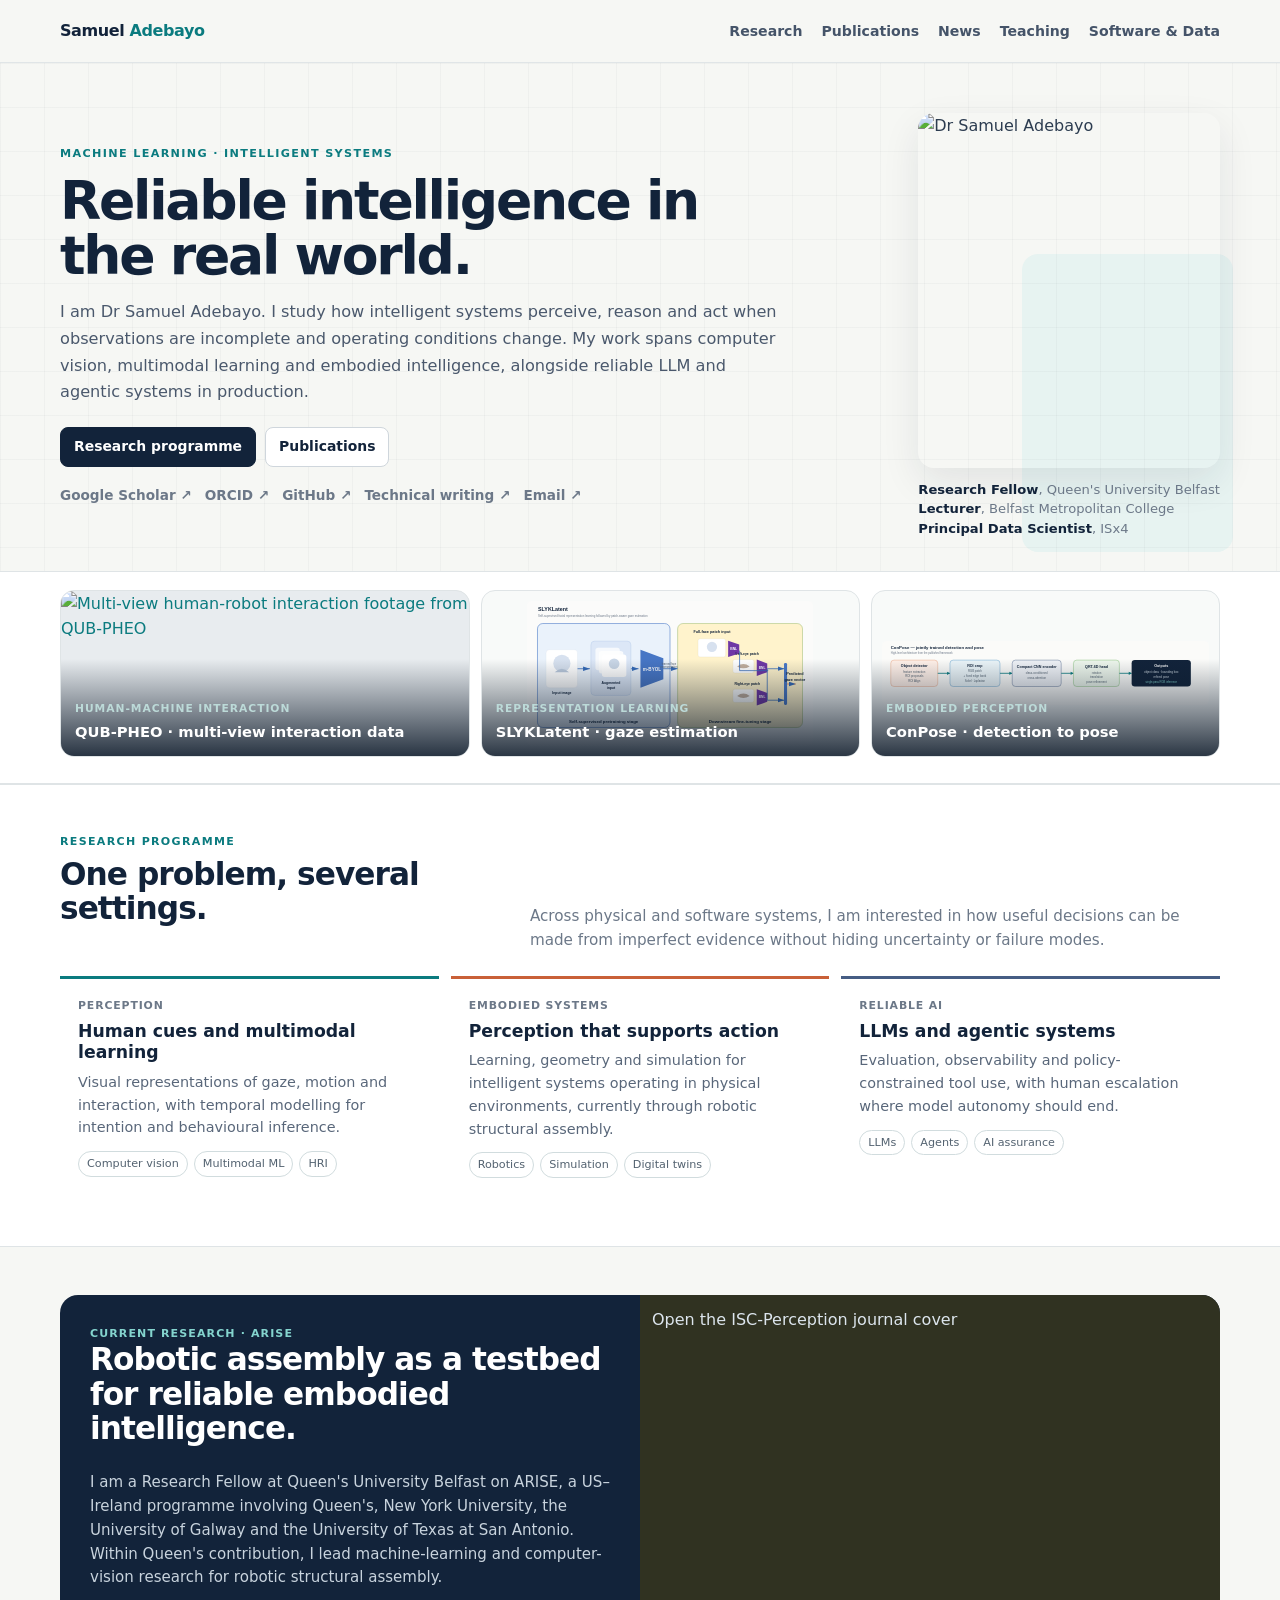
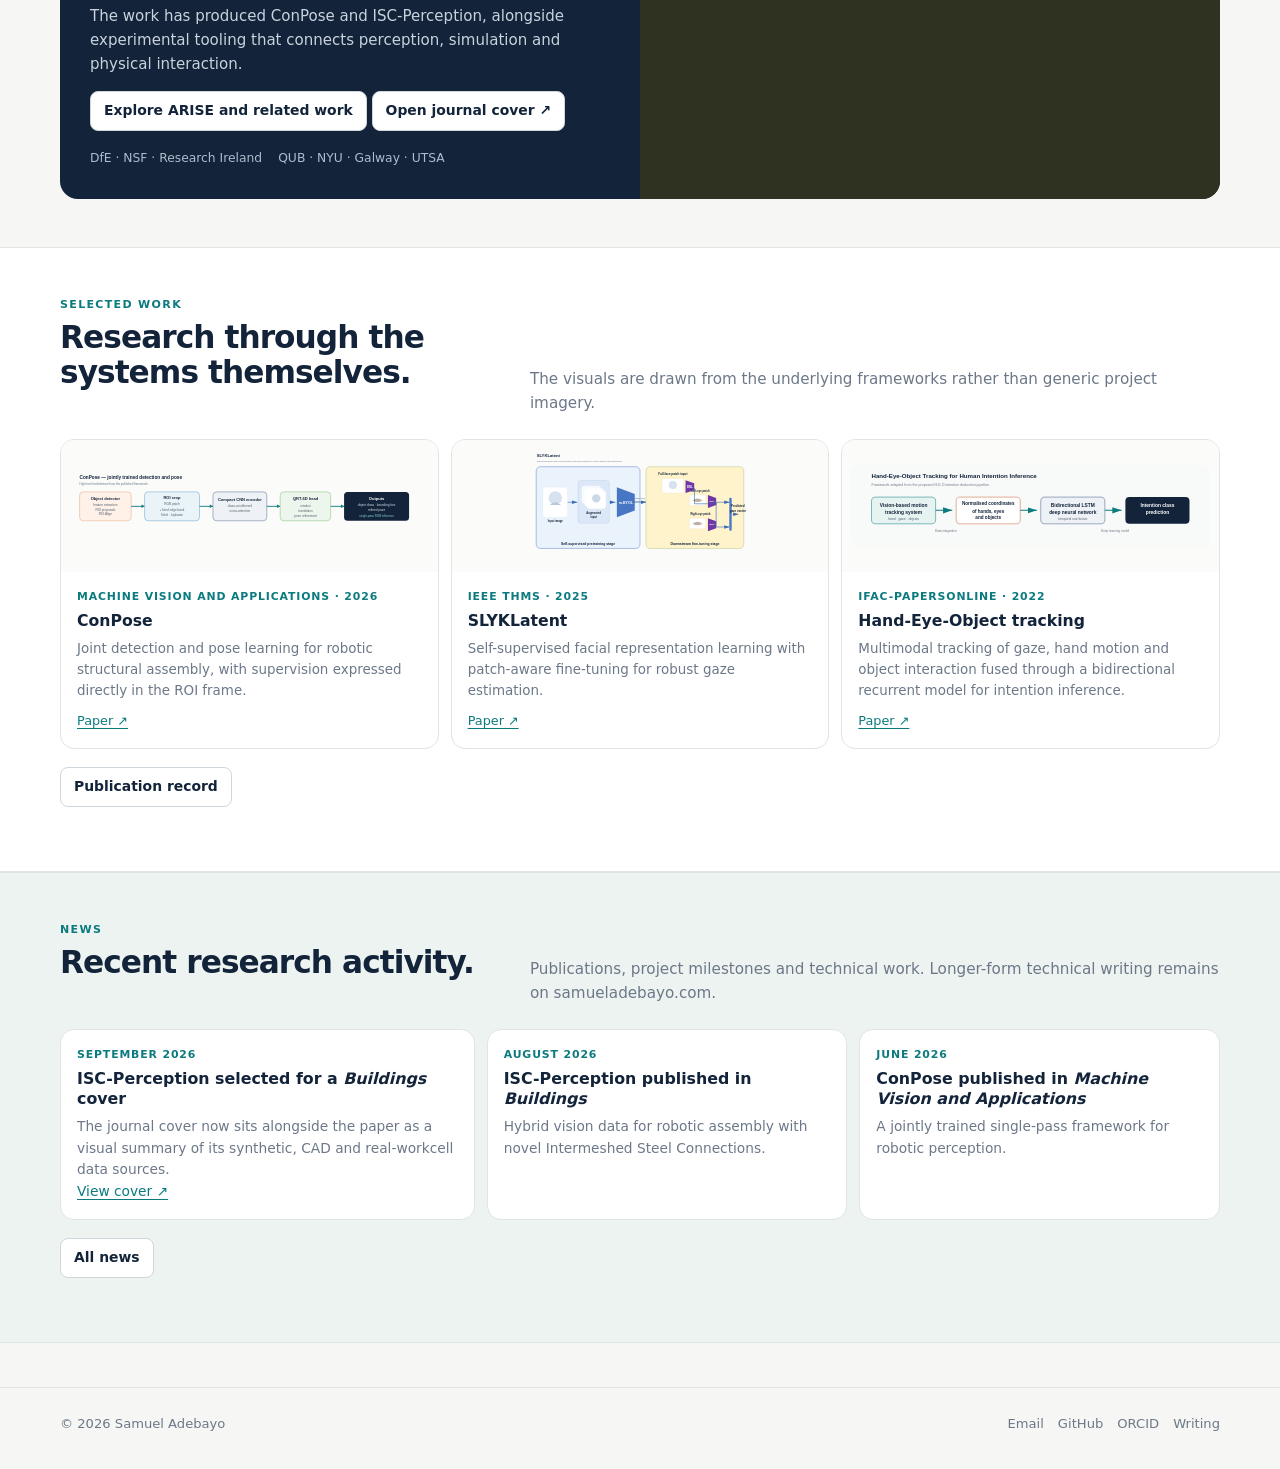
==== index.html @ 65650508 "Use authentic research graphics and correct ISC cover on homepage" ====
<!doctype html>
<html lang="en-GB">
<head>
  <meta charset="utf-8" />
  <meta name="viewport" content="width=device-width, initial-scale=1" />
  <title>Dr Samuel Adebayo — Machine Learning & Intelligent Systems</title>
  <meta name="description" content="Academic profile of Dr Samuel Adebayo: machine learning, intelligent systems, computer vision, embodied AI, agentic systems, research, teaching and software." />
  <link rel="canonical" href="https://academic.samueladebayo.com/" />
  <meta property="og:title" content="Dr Samuel Adebayo — Machine Learning & Intelligent Systems" />
  <meta property="og:description" content="Research in reliable intelligent systems, multimodal learning, embodied intelligence and agentic AI." />
  <meta property="og:type" content="website" />
  <meta property="og:url" content="https://academic.samueladebayo.com/" />
  <link rel="icon" href="assets/favicon.svg" type="image/svg+xml" />
  <link rel="stylesheet" href="assets/styles.css" />
  <script defer src="assets/site.js"></script>
</head>
<body>
<header class="site-header"><div class="container nav"><a class="brand" href="index.html">Samuel <span>Adebayo</span></a><button class="nav-toggle" data-nav-toggle aria-expanded="false" aria-label="Open navigation">☰</button><nav class="nav-links" data-nav-menu aria-label="Primary"><a href="research.html">Research</a><a href="publications.html">Publications</a><a href="news.html">News</a><a href="teaching.html">Teaching</a><a href="software.html">Software & Data</a></nav></div></header>
<main>
  <section class="hero">
    <div class="container hero-grid">
      <div>
        <p class="eyebrow">Machine learning · intelligent systems</p>
        <h1>Reliable intelligence in the real world.</h1>
        <p class="lead">I am Dr Samuel Adebayo. I study how intelligent systems perceive, reason and act when observations are incomplete and operating conditions change. My work spans computer vision, multimodal learning and embodied intelligence, alongside reliable LLM and agentic systems in production.</p>
        <div class="hero-actions"><a class="button primary" href="research.html">Research programme</a><a class="button" href="publications.html">Publications</a></div>
        <div class="social-row"><a href="https://scholar.google.com/citations?user=spfLwBEAAAAJ&hl=en">Google Scholar ↗</a><a href="https://orcid.org/0000-0002-8592-1196">ORCID ↗</a><a href="https://github.com/exponentialR">GitHub ↗</a><a href="https://samueladebayo.com/">Technical writing ↗</a><a href="mailto:samueladebayo@ieee.org">Email ↗</a></div>
      </div>
      <div class="profile-card"><img class="headshot" src="https://avatars.githubusercontent.com/u/73752977?v=4" alt="Dr Samuel Adebayo" /><p class="role-note"><strong>Research Fellow</strong>, Queen's University Belfast<br><strong>Lecturer</strong>, Belfast Metropolitan College<br><strong>Principal Data Scientist</strong>, ISx4</p></div>
    </div>
  </section>

  <section class="visual-strip" aria-label="Research visuals">
    <div class="container visual-grid">
      <a class="visual-tile" href="https://github.com/exponentialR/QUB-PHEO" aria-label="QUB-PHEO dataset"><img src="https://raw.githubusercontent.com/exponentialR/QUB-PHEO/master/media/qub-pheo.gif" alt="Multi-view human-robot interaction footage from QUB-PHEO" /><div class="shade"><small>Human-machine interaction</small><strong>QUB-PHEO · multi-view interaction data</strong></div></a>
      <a class="visual-tile diagram" href="publications.html#slyklatent" aria-label="SLYKLatent"><img src="assets/slyklatent-framework.svg" alt="SLYKLatent self-supervised gaze-estimation framework" /><div class="shade"><small>Representation learning</small><strong>SLYKLatent · gaze estimation</strong></div></a>
      <a class="visual-tile diagram" href="publications.html#conpose" aria-label="ConPose"><img src="assets/conpose-architecture.svg" alt="ConPose detection and pose architecture" /><div class="shade"><small>Embodied perception</small><strong>ConPose · detection to pose</strong></div></a>
    </div>
  </section>

  <section class="section white">
    <div class="container">
      <div class="section-heading"><div><div class="section-kicker">Research programme</div><h2>One problem, several settings.</h2></div><p>Across physical and software systems, I am interested in how useful decisions can be made from imperfect evidence without hiding uncertainty or failure modes.</p></div>
      <div class="research-lines">
        <article class="research-line"><div class="label">Perception</div><h3>Human cues and multimodal learning</h3><p>Visual representations of gaze, motion and interaction, with temporal modelling for intention and behavioural inference.</p><div class="tags"><span class="tag">Computer vision</span><span class="tag">Multimodal ML</span><span class="tag">HRI</span></div></article>
        <article class="research-line"><div class="label">Embodied systems</div><h3>Perception that supports action</h3><p>Learning, geometry and simulation for intelligent systems operating in physical environments, currently through robotic structural assembly.</p><div class="tags"><span class="tag">Robotics</span><span class="tag">Simulation</span><span class="tag">Digital twins</span></div></article>
        <article class="research-line"><div class="label">Reliable AI</div><h3>LLMs and agentic systems</h3><p>Evaluation, observability and policy-constrained tool use, with human escalation where model autonomy should end.</p><div class="tags"><span class="tag">LLMs</span><span class="tag">Agents</span><span class="tag">AI assurance</span></div></article>
      </div>
    </div>
  </section>

  <section class="section">
    <div class="container feature">
      <div class="feature-copy"><div class="feature-label">Current research · ARISE</div><h2>Robotic assembly as a testbed for reliable embodied intelligence.</h2><p>I am a Research Fellow at Queen's University Belfast on ARISE, a US–Ireland programme involving Queen's, New York University, the University of Galway and the University of Texas at San Antonio. Within Queen's contribution, I lead machine-learning and computer-vision research for robotic structural assembly.</p><p>The work has produced ConPose and ISC-Perception, alongside experimental tooling that connects perception, simulation and physical interaction.</p><p><a class="button" href="research.html#arise">Explore ARISE and related work</a> <a class="button" href="assets/isc-perception-cover-art.pdf">Open journal cover ↗</a></p><div class="feature-meta"><span>DfE · NSF · Research Ireland</span><span>QUB · NYU · Galway · UTSA</span></div></div>
      <a class="feature-image cover-preview cover-link" href="assets/isc-perception-cover-art.pdf" aria-label="Open the ISC-Perception Buildings cover"><object data="assets/isc-perception-cover-art.pdf#page=1&toolbar=0&navpanes=0&scrollbar=0" type="application/pdf" aria-label="ISC-Perception Buildings journal cover"><span>Open the ISC-Perception journal cover</span></object></a>
    </div>
  </section>

  <section class="section white">
    <div class="container">
      <div class="section-heading"><div><div class="section-kicker">Selected work</div><h2>Research through the systems themselves.</h2></div><p>The visuals are drawn from the underlying frameworks rather than generic project imagery.</p></div>
      <div class="paper-grid">
        <article class="paper-card" id="conpose"><div class="thumb diagram-thumb"><img src="assets/conpose-architecture.svg" alt="ConPose detection and pose architecture" /></div><div class="body"><div class="venue">Machine Vision and Applications · 2026</div><h3>ConPose</h3><p>Joint detection and pose learning for robotic structural assembly, with supervision expressed directly in the ROI frame.</p><div class="links"><a href="https://doi.org/10.1007/s00138-026-01863-4">Paper ↗</a></div></div></article>
        <article class="paper-card" id="slyklatent"><div class="thumb diagram-thumb"><img src="assets/slyklatent-framework.svg" alt="SLYKLatent framework for self-supervised gaze estimation" /></div><div class="body"><div class="venue">IEEE THMS · 2025</div><h3>SLYKLatent</h3><p>Self-supervised facial representation learning with patch-aware fine-tuning for robust gaze estimation.</p><div class="links"><a href="https://doi.org/10.1109/THMS.2025.3553404">Paper ↗</a></div></div></article>
        <article class="paper-card"><div class="thumb diagram-thumb"><img src="assets/hand-eye-object-framework.svg" alt="Hand-Eye-Object intention inference framework" /></div><div class="body"><div class="venue">IFAC-PapersOnLine · 2022</div><h3>Hand-Eye-Object tracking</h3><p>Multimodal tracking of gaze, hand motion and object interaction fused through a bidirectional recurrent model for intention inference.</p><div class="links"><a href="https://doi.org/10.1016/j.ifacol.2022.07.627">Paper ↗</a></div></div></article>
      </div>
      <p style="margin-top:18px"><a class="button" href="publications.html">Publication record</a></p>
    </div>
  </section>

  <section class="section tint">
    <div class="container">
      <div class="section-heading"><div><div class="section-kicker">News</div><h2>Recent research activity.</h2></div><p>Publications, project milestones and technical work. Longer-form technical writing remains on samueladebayo.com.</p></div>
      <div class="news-grid">
        <article class="news-card"><div class="news-card-body"><div class="news-date">September 2026</div><h3>ISC-Perception selected for a <em>Buildings</em> cover</h3><p>The journal cover now sits alongside the paper as a visual summary of its synthetic, CAD and real-workcell data sources.</p><p><a href="assets/isc-perception-cover-art.pdf">View cover ↗</a></p></div></article>
        <article class="news-card"><div class="news-card-body"><div class="news-date">August 2026</div><h3>ISC-Perception published in <em>Buildings</em></h3><p>Hybrid vision data for robotic assembly with novel Intermeshed Steel Connections.</p></div></article>
        <article class="news-card"><div class="news-card-body"><div class="news-date">June 2026</div><h3>ConPose published in <em>Machine Vision and Applications</em></h3><p>A jointly trained single-pass framework for robotic perception.</p></div></article>
      </div>
      <p style="margin-top:18px"><a class="button" href="news.html">All news</a></p>
    </div>
  </section>
</main>
<footer class="site-footer"><div class="container footer-row"><span>© 2026 Samuel Adebayo</span><div class="footer-links"><a href="mailto:samueladebayo@ieee.org">Email</a><a href="https://github.com/exponentialR">GitHub</a><a href="https://orcid.org/0000-0002-8592-1196">ORCID</a><a href="https://samueladebayo.com/">Writing</a></div></div></footer>
</body>
</html>
---- assets/styles.css ----
:root{
  --ink:#12233a;--text:#2c3c50;--muted:#6c7888;--accent:#0b7b7f;--accent-soft:#e7f3f1;
  --warm:#c96038;--paper:#f6f7f4;--surface:#fff;--line:#dfe4e6;--dark:#12233a;
  --shadow:0 14px 38px rgba(18,35,58,.09);--radius:16px;--max:1160px
}
*{box-sizing:border-box}html{scroll-behavior:smooth}body{margin:0;color:var(--text);background:var(--paper);font-family:Aptos,"Segoe UI",Inter,system-ui,-apple-system,BlinkMacSystemFont,sans-serif;font-size:16px;line-height:1.58;-webkit-font-smoothing:antialiased}img{max-width:100%;display:block}a{color:var(--accent);text-underline-offset:3px}a:hover{color:var(--ink)}.container{width:min(calc(100% - 44px),var(--max));margin:0 auto}
.site-header{position:sticky;top:0;z-index:50;background:rgba(246,247,244,.95);backdrop-filter:blur(14px);border-bottom:1px solid rgba(223,228,230,.95)}.nav{height:62px;display:flex;align-items:center;justify-content:space-between;gap:24px}.brand{color:var(--ink);text-decoration:none;font-weight:800;letter-spacing:-.025em;font-size:1rem}.brand span{color:var(--accent)}.nav-links{display:flex;align-items:center;gap:19px}.nav-links a{text-decoration:none;color:#455469;font-size:.88rem;font-weight:620}.nav-links a:hover,.nav-links a[aria-current="page"]{color:var(--ink)}.nav-toggle{display:none;border:0;background:transparent;color:var(--ink);font-size:1.3rem;padding:7px}
.hero{padding:50px 0 32px;background:linear-gradient(rgba(18,35,58,.032) 1px,transparent 1px),linear-gradient(90deg,rgba(18,35,58,.032) 1px,transparent 1px);background-size:44px 44px;border-bottom:1px solid var(--line)}.hero-grid{display:grid;grid-template-columns:minmax(0,1.32fr) minmax(260px,.68fr);gap:54px;align-items:center}.eyebrow{margin:0 0 10px;color:var(--accent);font-weight:800;letter-spacing:.12em;text-transform:uppercase;font-size:.7rem}h1,h2,h3{color:var(--ink);margin-top:0}h1{font-size:clamp(2.35rem,4.2vw,3.35rem);line-height:1.03;letter-spacing:-.042em;margin-bottom:16px;max-width:760px}h2{font-size:clamp(1.55rem,2.45vw,1.95rem);line-height:1.1;letter-spacing:-.03em}h3{font-size:1.1rem;line-height:1.25}.hero .lead{max-width:760px;font-size:1.01rem;line-height:1.65;color:#4a586c;margin:0}.hero-actions{display:flex;gap:9px;flex-wrap:wrap;margin:21px 0 18px}.button{display:inline-flex;align-items:center;justify-content:center;gap:7px;border-radius:8px;padding:8px 13px;text-decoration:none;font-weight:720;font-size:.87rem;border:1px solid #cfd6dc;background:var(--surface);color:var(--ink)}.button.primary{background:var(--ink);border-color:var(--ink);color:#fff}.button:hover{transform:translateY(-1px)}.social-row{display:flex;flex-wrap:wrap;gap:13px;font-size:.85rem}.social-row a{color:var(--muted);text-decoration:none;font-weight:600}.social-row a:hover{color:var(--ink)}.profile-card{position:relative;max-width:350px;justify-self:end}.headshot{width:100%;aspect-ratio:4/4.7;object-fit:cover;border-radius:16px;box-shadow:var(--shadow)}.profile-card::after{content:"";position:absolute;z-index:-1;width:70%;height:70%;right:-13px;bottom:-13px;background:var(--accent-soft);border-radius:16px}.role-note{margin:12px 0 0;color:var(--muted);font-size:.82rem;line-height:1.5}.role-note strong{color:var(--ink)}
.visual-strip{padding:18px 0 26px;border-bottom:1px solid var(--line);background:#fff}.visual-grid{display:grid;grid-template-columns:1.08fr 1fr .92fr;gap:11px}.visual-tile{position:relative;min-height:165px;border-radius:14px;overflow:hidden;background:#e8ecef;border:1px solid var(--line)}.visual-tile img{width:100%;height:100%;object-fit:cover;position:absolute;inset:0}.visual-tile .shade{position:absolute;inset:auto 0 0;background:linear-gradient(transparent,rgba(9,22,38,.86));padding:42px 14px 12px;color:#fff}.visual-tile .shade small{display:block;color:#bcdad8;font-size:.67rem;letter-spacing:.09em;text-transform:uppercase;font-weight:800}.visual-tile .shade strong{display:block;font-size:.92rem;margin-top:2px}.visual-tile.diagram{background:#f8faf9;padding:10px;display:flex;align-items:center;justify-content:center}.visual-tile.diagram img{position:static;object-fit:contain;max-height:145px}.visual-tile.cover-tile{background:#323421}.visual-tile.cover-tile object{width:100%;height:100%;min-height:165px;border:0;pointer-events:none}
.section{padding:48px 0}.section.white{background:var(--surface);border-block:1px solid var(--line)}.section.tint{background:#edf3f1;border-block:1px solid #d9e6e3}.section-heading{display:grid;grid-template-columns:.62fr 1fr;gap:42px;align-items:end;margin-bottom:24px}.section-heading p{margin:0;color:var(--muted);max-width:700px;font-size:.95rem}.section-kicker{color:var(--accent);font-size:.69rem;font-weight:800;letter-spacing:.12em;text-transform:uppercase;margin-bottom:7px}
.research-lines{display:grid;grid-template-columns:repeat(3,1fr);gap:12px}.research-line{border-top:3px solid var(--accent);background:rgba(255,255,255,.78);padding:18px 18px 20px;min-height:175px}.research-line:nth-child(2){border-top-color:var(--warm)}.research-line:nth-child(3){border-top-color:#465d84}.research-line .label{font-size:.68rem;text-transform:uppercase;letter-spacing:.08em;color:var(--muted);font-weight:800}.research-line h3{margin:7px 0;font-size:1.08rem}.research-line p{margin:0;color:#59677a;font-size:.9rem}.tags{display:flex;gap:6px;flex-wrap:wrap;margin-top:12px}.tag{border:1px solid #d1dcde;border-radius:999px;padding:3px 8px;font-size:.7rem;color:#536270;background:#fff}
.feature{display:grid;grid-template-columns:1fr 1fr;gap:0;background:var(--dark);border-radius:18px;overflow:hidden;color:#dce5ed}.feature-copy{padding:30px}.feature h2,.feature h3{color:#fff}.feature p{color:#c8d3dd;font-size:.94rem}.feature .feature-label{color:#84d4ce;text-transform:uppercase;font-weight:800;font-size:.69rem;letter-spacing:.1em}.feature-image{min-height:310px;background:#d9e2e8;display:flex;align-items:center;justify-content:center;overflow:hidden}.feature-image img{width:100%;height:100%;object-fit:cover}.feature-image.contain img{object-fit:contain;padding:18px;background:#fff}.feature-image.cover-preview{background:#303221;padding:12px}.feature-image.cover-preview object{width:100%;height:100%;min-height:310px;border:0;background:#303221;pointer-events:none}.feature-meta{display:flex;gap:16px;flex-wrap:wrap;margin-top:18px;font-size:.77rem;color:#aebdcc}
.paper-grid{display:grid;grid-template-columns:repeat(3,1fr);gap:12px}.paper-grid.four{grid-template-columns:repeat(4,1fr)}.paper-card{background:#fff;border:1px solid var(--line);border-radius:14px;overflow:hidden}.paper-card .thumb{height:132px;background:#e7ebee;overflow:hidden;display:flex;align-items:center;justify-content:center}.paper-card .thumb img{width:100%;height:100%;object-fit:cover}.paper-card .thumb.diagram-thumb{background:#fbfbfa;padding:9px}.paper-card .thumb.diagram-thumb img{object-fit:contain}.paper-card .body{padding:16px}.paper-card .venue{font-size:.68rem;text-transform:uppercase;letter-spacing:.08em;font-weight:800;color:var(--accent)}.paper-card h3{margin:6px 0 7px;font-size:.98rem}.paper-card p{margin:0;color:var(--muted);font-size:.84rem}.paper-card .links{margin-top:10px;font-size:.8rem;display:flex;gap:9px}
.pub-list{display:grid;gap:0;border-top:1px solid var(--line)}.pub{display:grid;grid-template-columns:76px 1fr;gap:20px;padding:18px 0;border-bottom:1px solid var(--line)}.pub-year{color:var(--muted);font-weight:700;font-size:.9rem}.pub-title{color:var(--ink);font-weight:750;line-height:1.35;font-size:.94rem}.pub-meta{color:var(--muted);font-size:.86rem;margin-top:4px}.pub-links{display:flex;gap:11px;margin-top:6px;font-size:.8rem}
.news-grid{display:grid;grid-template-columns:1.15fr 1fr 1fr;gap:12px}.news-card{background:#fff;border:1px solid var(--line);border-radius:14px;overflow:hidden}.news-card img{width:100%;aspect-ratio:16/9;object-fit:cover}.news-card-body{padding:16px}.news-date{color:var(--accent);font-size:.68rem;text-transform:uppercase;font-weight:800;letter-spacing:.08em}.news-card h3{margin:6px 0 7px;font-size:.99rem}.news-card p{color:var(--muted);margin:0;font-size:.86rem}
.page-hero{padding:42px 0 25px;border-bottom:1px solid var(--line)}.page-hero h1{max-width:830px;font-size:clamp(2rem,3.5vw,2.55rem);margin-bottom:11px}.page-hero p{max-width:820px;font-size:.97rem;color:var(--muted);margin-bottom:0}.content-grid{display:grid;grid-template-columns:200px 1fr;gap:46px}.side-index{position:sticky;top:86px;align-self:start;border-top:1px solid var(--line)}.side-index a{display:block;padding:8px 0;border-bottom:1px solid var(--line);color:var(--muted);text-decoration:none;font-size:.84rem}.side-index a:hover{color:var(--ink)}.prose{max-width:820px}.prose h2{font-size:1.48rem;letter-spacing:-.02em;margin-top:44px}.prose h2:first-child{margin-top:0}.prose h3{margin-top:23px;font-size:1.08rem}.prose p,.prose li{color:#526176;font-size:.95rem}.callout{border-left:3px solid var(--accent);background:#edf6f4;padding:14px 18px;border-radius:0 10px 10px 0;margin:20px 0}.research-visual{margin:20px 0;border-radius:14px;overflow:hidden;border:1px solid var(--line);background:#fff}.research-visual img{width:100%;max-height:410px;object-fit:cover}.research-visual.diagram{max-width:780px;margin:20px auto}.research-visual.diagram img{max-height:330px;object-fit:contain;padding:12px;background:#fff}.research-visual.compact{max-width:740px;margin:20px auto}.research-visual figcaption{padding:9px 13px;color:var(--muted);font-size:.76rem;border-top:1px solid var(--line)}.research-pair{display:grid;grid-template-columns:1fr 1fr;gap:12px;margin:20px 0}.research-pair .research-visual{margin:0}.cover-object{display:block;width:100%;height:100%;min-height:420px;border:0;background:#303221}.cover-link{display:block;text-decoration:none;color:inherit}
.timeline{border-left:1px solid var(--line);margin-left:7px;padding-left:22px}.timeline-item{position:relative;margin-bottom:26px}.timeline-item::before{content:"";position:absolute;width:8px;height:8px;border-radius:50%;background:var(--accent);left:-26px;top:7px;box-shadow:0 0 0 4px var(--paper)}.timeline-item .date{color:var(--accent);text-transform:uppercase;font-size:.68rem;letter-spacing:.08em;font-weight:800}.timeline-item h2,.timeline-item h3{margin:3px 0 6px;font-size:1.05rem}.timeline-item p{margin:.3em 0;color:var(--muted);font-size:.9rem}
.tool-grid{display:grid;grid-template-columns:repeat(2,1fr);gap:12px}.tool-card{border:1px solid var(--line);background:#fff;border-radius:14px;overflow:hidden}.tool-card .tool-visual{height:155px;background:#e8ecef;overflow:hidden}.tool-card .tool-visual img{width:100%;height:100%;object-fit:cover}.tool-card .tool-body{padding:18px}.tool-card h3{margin:0 0 7px}.tool-card p{color:var(--muted);margin:0;font-size:.9rem}.tool-card .links{display:flex;gap:11px;margin-top:11px;font-size:.82rem}.tool-terminal{height:100%;background:#14233a;padding:18px;color:#d9e7e5;font-family:ui-monospace,SFMono-Regular,Menlo,monospace;font-size:.76rem;line-height:1.65}.tool-terminal .green{color:#78d6cb}
.split{display:grid;grid-template-columns:1fr 1fr;gap:16px}.cards{display:grid;grid-template-columns:repeat(3,1fr);gap:12px}.card{background:#fff;border:1px solid var(--line);border-radius:14px;padding:20px}.number{font-size:.68rem;text-transform:uppercase;letter-spacing:.08em;font-weight:800;color:var(--accent)}.card h2{font-size:1.25rem}.card h3{margin:8px 0 7px}.card p{color:var(--muted);font-size:.9rem}.module-list{columns:2;column-gap:25px;padding-left:18px}.cta{padding:22px;border-radius:14px;border:1px solid var(--line);background:#fff;display:flex;justify-content:space-between;align-items:center;gap:20px}.cta h3{margin-bottom:4px}.cta p{margin:0;color:var(--muted)}
.site-footer{border-top:1px solid var(--line);padding:26px 0 34px;margin-top:44px;color:var(--muted);font-size:.82rem}.footer-row{display:flex;justify-content:space-between;gap:18px;flex-wrap:wrap}.footer-links{display:flex;gap:14px;flex-wrap:wrap}.footer-links a{color:var(--muted);text-decoration:none}
@media(max-width:980px){.paper-grid.four{grid-template-columns:repeat(2,1fr)}}
@media(max-width:900px){.hero-grid,.section-heading,.feature,.content-grid,.split{grid-template-columns:1fr}.hero-grid{gap:30px}.profile-card{max-width:360px;justify-self:start}.visual-grid{grid-template-columns:1fr 1fr}.visual-tile:last-child{grid-column:1/-1}.research-lines,.paper-grid,.cards{grid-template-columns:1fr}.news-grid{grid-template-columns:1fr 1fr}.side-index{position:static}.feature-image{min-height:280px}.tool-grid{grid-template-columns:1fr}.research-pair{grid-template-columns:1fr}}
@media(max-width:720px){.container{width:min(calc(100% - 28px),var(--max))}.nav-toggle{display:block}.nav-links{display:none;position:absolute;left:14px;right:14px;top:56px;background:#fff;border:1px solid var(--line);border-radius:12px;padding:9px;box-shadow:var(--shadow);flex-direction:column;align-items:stretch;gap:2px}.nav-links.is-open{display:flex}.nav-links a{padding:8px}.hero{padding-top:34px}h1{font-size:clamp(2rem,10vw,2.7rem)}.section{padding:39px 0}.visual-grid,.news-grid,.paper-grid.four{grid-template-columns:1fr}.visual-tile:last-child{grid-column:auto}.pub{grid-template-columns:1fr;gap:4px}.module-list{columns:1}.cta{align-items:flex-start;flex-direction:column}.page-hero{padding-top:34px}.cover-object{min-height:360px}}
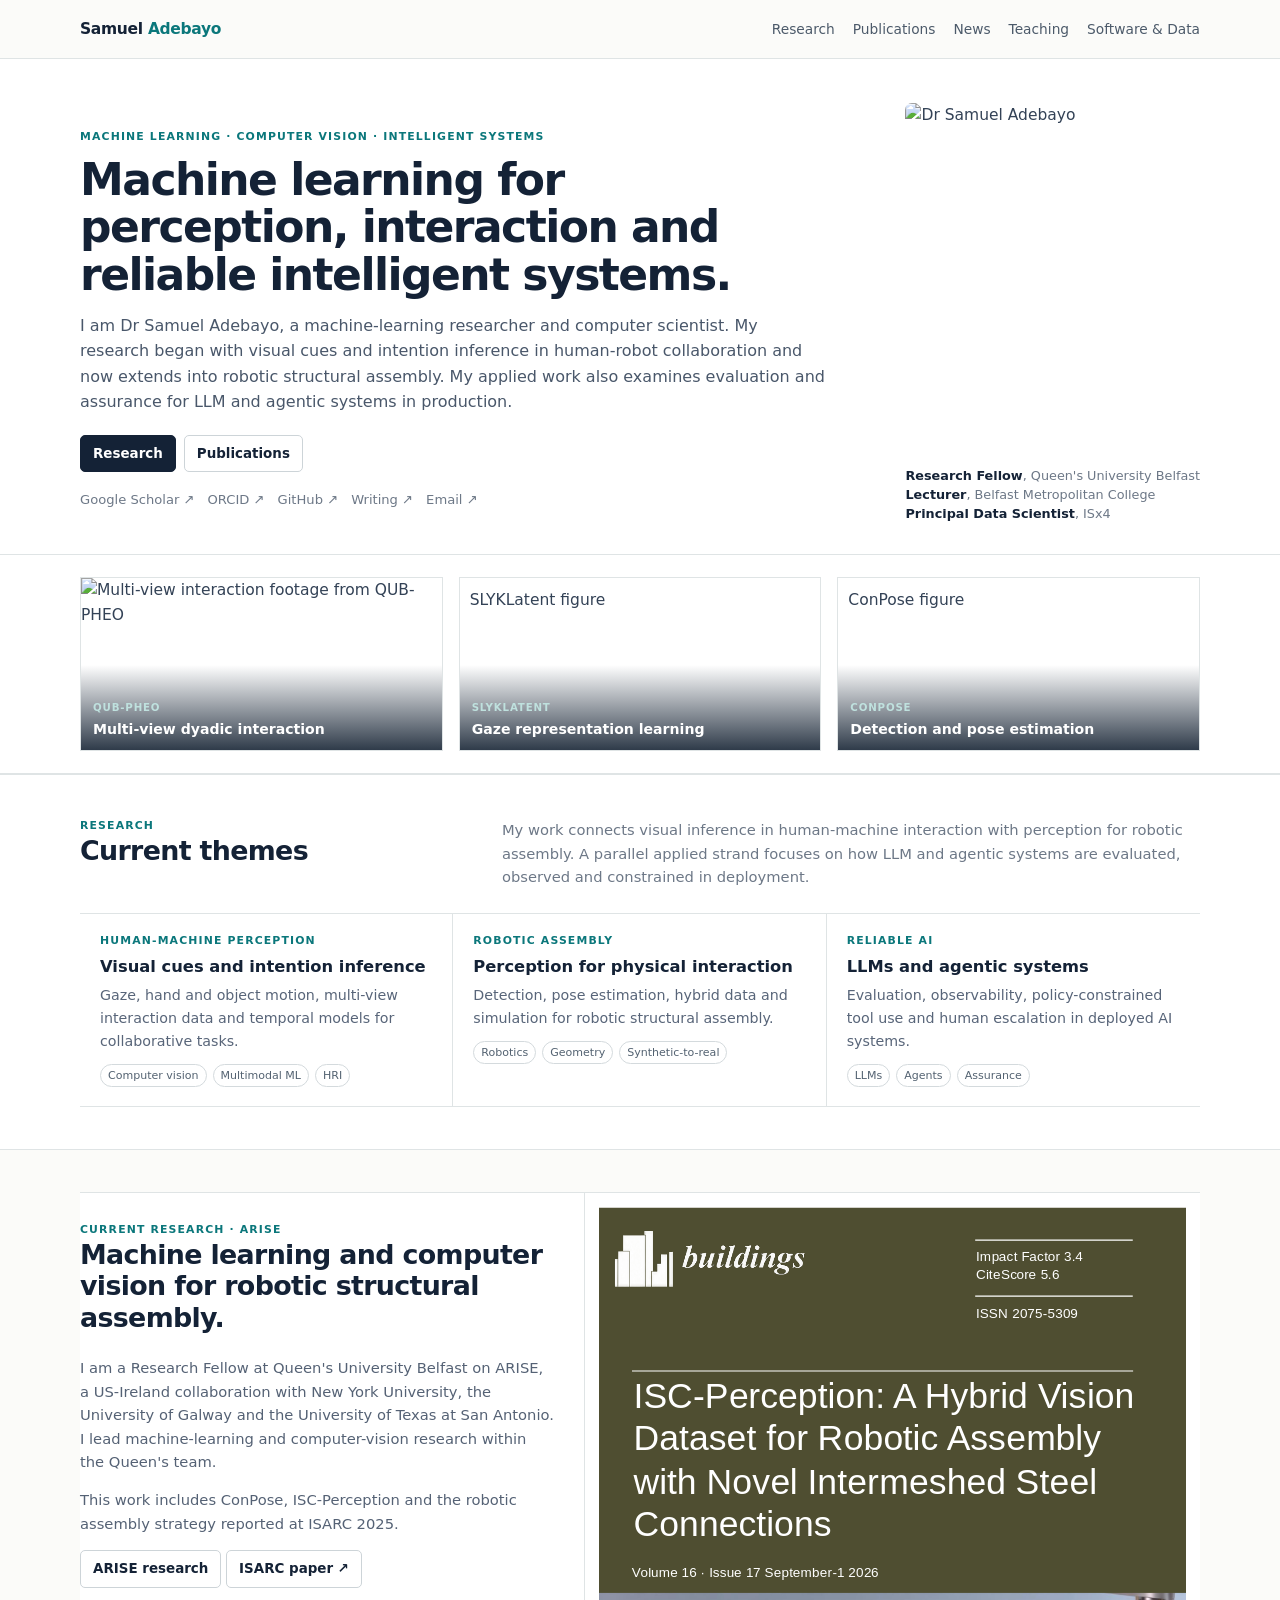
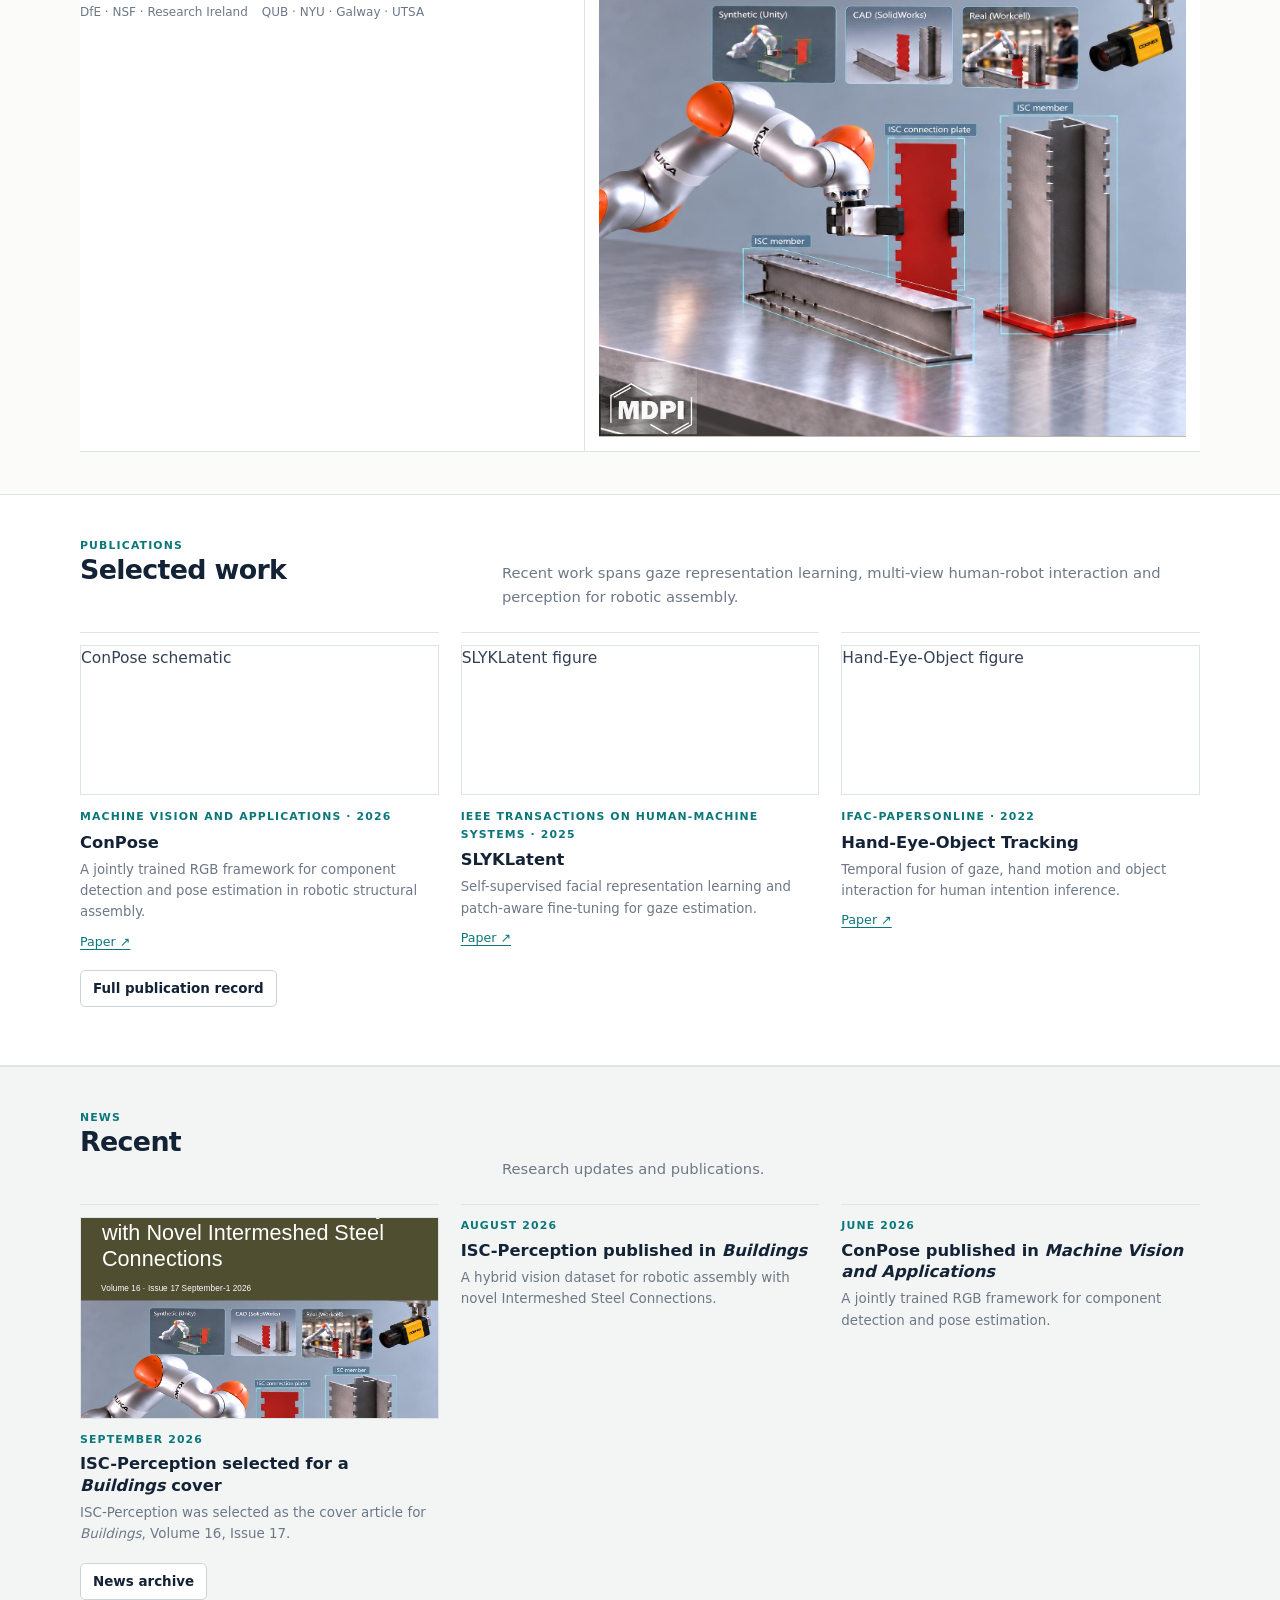
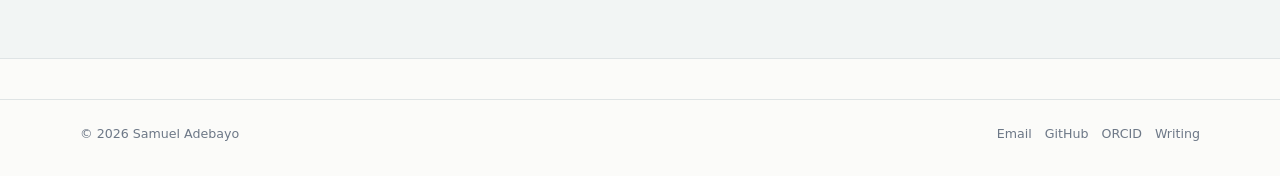
==== commit d2bf877f: "Clean homepage copy and use paper figures" ====
--- a/index.html
+++ b/index.html
@@ -4,10 +4,10 @@
   <meta charset="utf-8" />
   <meta name="viewport" content="width=device-width, initial-scale=1" />
   <title>Dr Samuel Adebayo — Machine Learning & Intelligent Systems</title>
-  <meta name="description" content="Academic profile of Dr Samuel Adebayo: machine learning, intelligent systems, computer vision, embodied AI, agentic systems, research, teaching and software." />
+  <meta name="description" content="Academic profile of Dr Samuel Adebayo: machine learning, computer vision, human-machine interaction, robotic perception and reliable AI systems." />
   <link rel="canonical" href="https://academic.samueladebayo.com/" />
   <meta property="og:title" content="Dr Samuel Adebayo — Machine Learning & Intelligent Systems" />
-  <meta property="og:description" content="Research in reliable intelligent systems, multimodal learning, embodied intelligence and agentic AI." />
+  <meta property="og:description" content="Research in machine learning, visual perception, human-machine interaction, robotic assembly and reliable AI systems." />
   <meta property="og:type" content="website" />
   <meta property="og:url" content="https://academic.samueladebayo.com/" />
   <link rel="icon" href="assets/favicon.svg" type="image/svg+xml" />
@@ -17,69 +17,18 @@
 <body>
 <header class="site-header"><div class="container nav"><a class="brand" href="index.html">Samuel <span>Adebayo</span></a><button class="nav-toggle" data-nav-toggle aria-expanded="false" aria-label="Open navigation">☰</button><nav class="nav-links" data-nav-menu aria-label="Primary"><a href="research.html">Research</a><a href="publications.html">Publications</a><a href="news.html">News</a><a href="teaching.html">Teaching</a><a href="software.html">Software & Data</a></nav></div></header>
 <main>
-  <section class="hero">
-    <div class="container hero-grid">
-      <div>
-        <p class="eyebrow">Machine learning · intelligent systems</p>
-        <h1>Reliable intelligence in the real world.</h1>
-        <p class="lead">I am Dr Samuel Adebayo. I study how intelligent systems perceive, reason and act when observations are incomplete and operating conditions change. My work spans computer vision, multimodal learning and embodied intelligence, alongside reliable LLM and agentic systems in production.</p>
-        <div class="hero-actions"><a class="button primary" href="research.html">Research programme</a><a class="button" href="publications.html">Publications</a></div>
-        <div class="social-row"><a href="https://scholar.google.com/citations?user=spfLwBEAAAAJ&hl=en">Google Scholar ↗</a><a href="https://orcid.org/0000-0002-8592-1196">ORCID ↗</a><a href="https://github.com/exponentialR">GitHub ↗</a><a href="https://samueladebayo.com/">Technical writing ↗</a><a href="mailto:samueladebayo@ieee.org">Email ↗</a></div>
-      </div>
-      <div class="profile-card"><img class="headshot" src="https://avatars.githubusercontent.com/u/73752977?v=4" alt="Dr Samuel Adebayo" /><p class="role-note"><strong>Research Fellow</strong>, Queen's University Belfast<br><strong>Lecturer</strong>, Belfast Metropolitan College<br><strong>Principal Data Scientist</strong>, ISx4</p></div>
-    </div>
-  </section>
+<section class="hero"><div class="container hero-grid"><div><p class="eyebrow">Machine learning · computer vision · intelligent systems</p><h1>Machine learning for perception, interaction and reliable intelligent systems.</h1><p class="lead">I am Dr Samuel Adebayo, a machine-learning researcher and computer scientist. My research began with visual cues and intention inference in human-robot collaboration and now extends into robotic structural assembly. My applied work also examines evaluation and assurance for LLM and agentic systems in production.</p><div class="hero-actions"><a class="button primary" href="research.html">Research</a><a class="button" href="publications.html">Publications</a></div><div class="social-row"><a href="https://scholar.google.com/citations?user=spfLwBEAAAAJ&hl=en">Google Scholar ↗</a><a href="https://orcid.org/0000-0002-8592-1196">ORCID ↗</a><a href="https://github.com/exponentialR">GitHub ↗</a><a href="https://samueladebayo.com/">Writing ↗</a><a href="mailto:samueladebayo@ieee.org">Email ↗</a></div></div><div class="profile-card"><img class="headshot" src="https://avatars.githubusercontent.com/u/73752977?v=4" alt="Dr Samuel Adebayo" /><p class="role-note"><strong>Research Fellow</strong>, Queen's University Belfast<br><strong>Lecturer</strong>, Belfast Metropolitan College<br><strong>Principal Data Scientist</strong>, ISx4</p></div></div></section>
 
-  <section class="visual-strip" aria-label="Research visuals">
-    <div class="container visual-grid">
-      <a class="visual-tile" href="https://github.com/exponentialR/QUB-PHEO" aria-label="QUB-PHEO dataset"><img src="https://raw.githubusercontent.com/exponentialR/QUB-PHEO/master/media/qub-pheo.gif" alt="Multi-view human-robot interaction footage from QUB-PHEO" /><div class="shade"><small>Human-machine interaction</small><strong>QUB-PHEO · multi-view interaction data</strong></div></a>
-      <a class="visual-tile diagram" href="publications.html#slyklatent" aria-label="SLYKLatent"><img src="assets/slyklatent-framework.svg" alt="SLYKLatent self-supervised gaze-estimation framework" /><div class="shade"><small>Representation learning</small><strong>SLYKLatent · gaze estimation</strong></div></a>
-      <a class="visual-tile diagram" href="publications.html#conpose" aria-label="ConPose"><img src="assets/conpose-architecture.svg" alt="ConPose detection and pose architecture" /><div class="shade"><small>Embodied perception</small><strong>ConPose · detection to pose</strong></div></a>
-    </div>
-  </section>
+<section class="visual-strip" aria-label="Research figures"><div class="container visual-grid"><a class="visual-tile" href="https://github.com/exponentialR/QUB-PHEO"><img src="https://raw.githubusercontent.com/exponentialR/QUB-PHEO/master/media/qub-pheo.gif" alt="Multi-view interaction footage from QUB-PHEO"/><div class="shade"><small>QUB-PHEO</small><strong>Multi-view dyadic interaction</strong></div></a><a class="visual-tile figure-tile" href="publications.html#slyklatent"><object data="assets/papers/slyklatent/highlevel-view.pdf#page=1&toolbar=0&navpanes=0&scrollbar=0&view=FitH" type="application/pdf" aria-label="SLYKLatent high-level framework"><span>SLYKLatent figure</span></object><div class="shade"><small>SLYKLatent</small><strong>Gaze representation learning</strong></div></a><a class="visual-tile figure-tile" href="publications.html#conpose"><object data="assets/papers/conpose/conpose_schematic.pdf#page=1&toolbar=0&navpanes=0&scrollbar=0&view=FitH" type="application/pdf" aria-label="ConPose architecture"><span>ConPose figure</span></object><div class="shade"><small>ConPose</small><strong>Detection and pose estimation</strong></div></a></div></section>
 
-  <section class="section white">
-    <div class="container">
-      <div class="section-heading"><div><div class="section-kicker">Research programme</div><h2>One problem, several settings.</h2></div><p>Across physical and software systems, I am interested in how useful decisions can be made from imperfect evidence without hiding uncertainty or failure modes.</p></div>
-      <div class="research-lines">
-        <article class="research-line"><div class="label">Perception</div><h3>Human cues and multimodal learning</h3><p>Visual representations of gaze, motion and interaction, with temporal modelling for intention and behavioural inference.</p><div class="tags"><span class="tag">Computer vision</span><span class="tag">Multimodal ML</span><span class="tag">HRI</span></div></article>
-        <article class="research-line"><div class="label">Embodied systems</div><h3>Perception that supports action</h3><p>Learning, geometry and simulation for intelligent systems operating in physical environments, currently through robotic structural assembly.</p><div class="tags"><span class="tag">Robotics</span><span class="tag">Simulation</span><span class="tag">Digital twins</span></div></article>
-        <article class="research-line"><div class="label">Reliable AI</div><h3>LLMs and agentic systems</h3><p>Evaluation, observability and policy-constrained tool use, with human escalation where model autonomy should end.</p><div class="tags"><span class="tag">LLMs</span><span class="tag">Agents</span><span class="tag">AI assurance</span></div></article>
-      </div>
-    </div>
-  </section>
+<section class="section white"><div class="container"><div class="section-heading"><div><div class="section-kicker">Research</div><h2>Current themes</h2></div><p>My work connects visual inference in human-machine interaction with perception for robotic assembly. A parallel applied strand focuses on how LLM and agentic systems are evaluated, observed and constrained in deployment.</p></div><div class="research-lines"><article class="research-line"><div class="label">Human-machine perception</div><h3>Visual cues and intention inference</h3><p>Gaze, hand and object motion, multi-view interaction data and temporal models for collaborative tasks.</p><div class="tags"><span class="tag">Computer vision</span><span class="tag">Multimodal ML</span><span class="tag">HRI</span></div></article><article class="research-line"><div class="label">Robotic assembly</div><h3>Perception for physical interaction</h3><p>Detection, pose estimation, hybrid data and simulation for robotic structural assembly.</p><div class="tags"><span class="tag">Robotics</span><span class="tag">Geometry</span><span class="tag">Synthetic-to-real</span></div></article><article class="research-line"><div class="label">Reliable AI</div><h3>LLMs and agentic systems</h3><p>Evaluation, observability, policy-constrained tool use and human escalation in deployed AI systems.</p><div class="tags"><span class="tag">LLMs</span><span class="tag">Agents</span><span class="tag">Assurance</span></div></article></div></div></section>
 
-  <section class="section">
-    <div class="container feature">
-      <div class="feature-copy"><div class="feature-label">Current research · ARISE</div><h2>Robotic assembly as a testbed for reliable embodied intelligence.</h2><p>I am a Research Fellow at Queen's University Belfast on ARISE, a US–Ireland programme involving Queen's, New York University, the University of Galway and the University of Texas at San Antonio. Within Queen's contribution, I lead machine-learning and computer-vision research for robotic structural assembly.</p><p>The work has produced ConPose and ISC-Perception, alongside experimental tooling that connects perception, simulation and physical interaction.</p><p><a class="button" href="research.html#arise">Explore ARISE and related work</a> <a class="button" href="assets/isc-perception-cover-art.pdf">Open journal cover ↗</a></p><div class="feature-meta"><span>DfE · NSF · Research Ireland</span><span>QUB · NYU · Galway · UTSA</span></div></div>
-      <a class="feature-image cover-preview cover-link" href="assets/isc-perception-cover-art.pdf" aria-label="Open the ISC-Perception Buildings cover"><object data="assets/isc-perception-cover-art.pdf#page=1&toolbar=0&navpanes=0&scrollbar=0" type="application/pdf" aria-label="ISC-Perception Buildings journal cover"><span>Open the ISC-Perception journal cover</span></object></a>
-    </div>
-  </section>
+<section class="section"><div class="container feature"><div class="feature-copy"><div class="feature-label">Current research · ARISE</div><h2>Machine learning and computer vision for robotic structural assembly.</h2><p>I am a Research Fellow at Queen's University Belfast on ARISE, a US-Ireland collaboration with New York University, the University of Galway and the University of Texas at San Antonio. I lead machine-learning and computer-vision research within the Queen's team.</p><p>This work includes ConPose, ISC-Perception and the robotic assembly strategy reported at ISARC 2025.</p><p><a class="button" href="research.html#arise">ARISE research</a> <a class="button" href="https://doi.org/10.22260/ISARC2025/0063">ISARC paper ↗</a></p><div class="feature-meta"><span>DfE · NSF · Research Ireland</span><span>QUB · NYU · Galway · UTSA</span></div></div><a class="feature-image cover-preview" href="assets/papers/isc-perception/isc-perception-cover-art.pdf" aria-label="Open ISC-Perception Buildings cover"><img src="assets/papers/isc-perception/isc-perception-cover-art.svg" alt="ISC-Perception Buildings cover artwork"/></a></div></section>
 
-  <section class="section white">
-    <div class="container">
-      <div class="section-heading"><div><div class="section-kicker">Selected work</div><h2>Research through the systems themselves.</h2></div><p>The visuals are drawn from the underlying frameworks rather than generic project imagery.</p></div>
-      <div class="paper-grid">
-        <article class="paper-card" id="conpose"><div class="thumb diagram-thumb"><img src="assets/conpose-architecture.svg" alt="ConPose detection and pose architecture" /></div><div class="body"><div class="venue">Machine Vision and Applications · 2026</div><h3>ConPose</h3><p>Joint detection and pose learning for robotic structural assembly, with supervision expressed directly in the ROI frame.</p><div class="links"><a href="https://doi.org/10.1007/s00138-026-01863-4">Paper ↗</a></div></div></article>
-        <article class="paper-card" id="slyklatent"><div class="thumb diagram-thumb"><img src="assets/slyklatent-framework.svg" alt="SLYKLatent framework for self-supervised gaze estimation" /></div><div class="body"><div class="venue">IEEE THMS · 2025</div><h3>SLYKLatent</h3><p>Self-supervised facial representation learning with patch-aware fine-tuning for robust gaze estimation.</p><div class="links"><a href="https://doi.org/10.1109/THMS.2025.3553404">Paper ↗</a></div></div></article>
-        <article class="paper-card"><div class="thumb diagram-thumb"><img src="assets/hand-eye-object-framework.svg" alt="Hand-Eye-Object intention inference framework" /></div><div class="body"><div class="venue">IFAC-PapersOnLine · 2022</div><h3>Hand-Eye-Object tracking</h3><p>Multimodal tracking of gaze, hand motion and object interaction fused through a bidirectional recurrent model for intention inference.</p><div class="links"><a href="https://doi.org/10.1016/j.ifacol.2022.07.627">Paper ↗</a></div></div></article>
-      </div>
-      <p style="margin-top:18px"><a class="button" href="publications.html">Publication record</a></p>
-    </div>
-  </section>
+<section class="section white"><div class="container"><div class="section-heading"><div><div class="section-kicker">Publications</div><h2>Selected work</h2></div><p>Recent work spans gaze representation learning, multi-view human-robot interaction and perception for robotic assembly.</p></div><div class="paper-grid"><article class="paper-card" id="conpose"><div class="thumb"><object data="assets/papers/conpose/conpose_schematic.pdf#page=1&toolbar=0&navpanes=0&scrollbar=0&view=FitH" type="application/pdf" aria-label="ConPose schematic"><span>ConPose schematic</span></object></div><div class="body"><div class="venue">Machine Vision and Applications · 2026</div><h3>ConPose</h3><p>A jointly trained RGB framework for component detection and pose estimation in robotic structural assembly.</p><div class="links"><a href="https://doi.org/10.1007/s00138-026-01863-4">Paper ↗</a></div></div></article><article class="paper-card" id="slyklatent"><div class="thumb"><object data="assets/papers/slyklatent/highlevel-view.pdf#page=1&toolbar=0&navpanes=0&scrollbar=0&view=FitH" type="application/pdf" aria-label="SLYKLatent framework"><span>SLYKLatent figure</span></object></div><div class="body"><div class="venue">IEEE Transactions on Human-Machine Systems · 2025</div><h3>SLYKLatent</h3><p>Self-supervised facial representation learning and patch-aware fine-tuning for gaze estimation.</p><div class="links"><a href="https://doi.org/10.1109/THMS.2025.3553404">Paper ↗</a></div></div></article><article class="paper-card"><div class="thumb"><object data="assets/papers/hand-eye-object/data_generation_HEO.pdf#page=1&toolbar=0&navpanes=0&scrollbar=0&view=FitH" type="application/pdf" aria-label="Hand-Eye-Object data generation framework"><span>Hand-Eye-Object figure</span></object></div><div class="body"><div class="venue">IFAC-PapersOnLine · 2022</div><h3>Hand-Eye-Object Tracking</h3><p>Temporal fusion of gaze, hand motion and object interaction for human intention inference.</p><div class="links"><a href="https://doi.org/10.1016/j.ifacol.2022.07.627">Paper ↗</a></div></div></article></div><p style="margin-top:18px"><a class="button" href="publications.html">Full publication record</a></p></div></section>
 
-  <section class="section tint">
-    <div class="container">
-      <div class="section-heading"><div><div class="section-kicker">News</div><h2>Recent research activity.</h2></div><p>Publications, project milestones and technical work. Longer-form technical writing remains on samueladebayo.com.</p></div>
-      <div class="news-grid">
-        <article class="news-card"><div class="news-card-body"><div class="news-date">September 2026</div><h3>ISC-Perception selected for a <em>Buildings</em> cover</h3><p>The journal cover now sits alongside the paper as a visual summary of its synthetic, CAD and real-workcell data sources.</p><p><a href="assets/isc-perception-cover-art.pdf">View cover ↗</a></p></div></article>
-        <article class="news-card"><div class="news-card-body"><div class="news-date">August 2026</div><h3>ISC-Perception published in <em>Buildings</em></h3><p>Hybrid vision data for robotic assembly with novel Intermeshed Steel Connections.</p></div></article>
-        <article class="news-card"><div class="news-card-body"><div class="news-date">June 2026</div><h3>ConPose published in <em>Machine Vision and Applications</em></h3><p>A jointly trained single-pass framework for robotic perception.</p></div></article>
-      </div>
-      <p style="margin-top:18px"><a class="button" href="news.html">All news</a></p>
-    </div>
-  </section>
+<section class="section tint"><div class="container"><div class="section-heading"><div><div class="section-kicker">News</div><h2>Recent</h2></div><p>Research updates and publications.</p></div><div class="news-grid"><article class="news-card"><img src="assets/papers/isc-perception/isc-perception-cover-art.svg" alt="ISC-Perception Buildings cover"/><div class="news-card-body"><div class="news-date">September 2026</div><h3>ISC-Perception selected for a <em>Buildings</em> cover</h3><p>ISC-Perception was selected as the cover article for <em>Buildings</em>, Volume 16, Issue 17.</p></div></article><article class="news-card"><div class="news-card-body"><div class="news-date">August 2026</div><h3>ISC-Perception published in <em>Buildings</em></h3><p>A hybrid vision dataset for robotic assembly with novel Intermeshed Steel Connections.</p></div></article><article class="news-card"><div class="news-card-body"><div class="news-date">June 2026</div><h3>ConPose published in <em>Machine Vision and Applications</em></h3><p>A jointly trained RGB framework for component detection and pose estimation.</p></div></article></div><p style="margin-top:18px"><a class="button" href="news.html">News archive</a></p></div></section>
 </main>
 <footer class="site-footer"><div class="container footer-row"><span>© 2026 Samuel Adebayo</span><div class="footer-links"><a href="mailto:samueladebayo@ieee.org">Email</a><a href="https://github.com/exponentialR">GitHub</a><a href="https://orcid.org/0000-0002-8592-1196">ORCID</a><a href="https://samueladebayo.com/">Writing</a></div></div></footer>
 </body>
-</html>
+</html>
--- a/assets/styles.css
+++ b/assets/styles.css
@@ -1,23 +1,35 @@
 :root{
-  --ink:#12233a;--text:#2c3c50;--muted:#6c7888;--accent:#0b7b7f;--accent-soft:#e7f3f1;
-  --warm:#c96038;--paper:#f6f7f4;--surface:#fff;--line:#dfe4e6;--dark:#12233a;
-  --shadow:0 14px 38px rgba(18,35,58,.09);--radius:16px;--max:1160px
+  --ink:#142236;
+  --text:#334256;
+  --muted:#6d7887;
+  --accent:#0b777b;
+  --paper:#fbfbf9;
+  --surface:#ffffff;
+  --line:#dfe4e5;
+  --soft:#f2f5f4;
+  --max:1120px;
 }
-*{box-sizing:border-box}html{scroll-behavior:smooth}body{margin:0;color:var(--text);background:var(--paper);font-family:Aptos,"Segoe UI",Inter,system-ui,-apple-system,BlinkMacSystemFont,sans-serif;font-size:16px;line-height:1.58;-webkit-font-smoothing:antialiased}img{max-width:100%;display:block}a{color:var(--accent);text-underline-offset:3px}a:hover{color:var(--ink)}.container{width:min(calc(100% - 44px),var(--max));margin:0 auto}
-.site-header{position:sticky;top:0;z-index:50;background:rgba(246,247,244,.95);backdrop-filter:blur(14px);border-bottom:1px solid rgba(223,228,230,.95)}.nav{height:62px;display:flex;align-items:center;justify-content:space-between;gap:24px}.brand{color:var(--ink);text-decoration:none;font-weight:800;letter-spacing:-.025em;font-size:1rem}.brand span{color:var(--accent)}.nav-links{display:flex;align-items:center;gap:19px}.nav-links a{text-decoration:none;color:#455469;font-size:.88rem;font-weight:620}.nav-links a:hover,.nav-links a[aria-current="page"]{color:var(--ink)}.nav-toggle{display:none;border:0;background:transparent;color:var(--ink);font-size:1.3rem;padding:7px}
-.hero{padding:50px 0 32px;background:linear-gradient(rgba(18,35,58,.032) 1px,transparent 1px),linear-gradient(90deg,rgba(18,35,58,.032) 1px,transparent 1px);background-size:44px 44px;border-bottom:1px solid var(--line)}.hero-grid{display:grid;grid-template-columns:minmax(0,1.32fr) minmax(260px,.68fr);gap:54px;align-items:center}.eyebrow{margin:0 0 10px;color:var(--accent);font-weight:800;letter-spacing:.12em;text-transform:uppercase;font-size:.7rem}h1,h2,h3{color:var(--ink);margin-top:0}h1{font-size:clamp(2.35rem,4.2vw,3.35rem);line-height:1.03;letter-spacing:-.042em;margin-bottom:16px;max-width:760px}h2{font-size:clamp(1.55rem,2.45vw,1.95rem);line-height:1.1;letter-spacing:-.03em}h3{font-size:1.1rem;line-height:1.25}.hero .lead{max-width:760px;font-size:1.01rem;line-height:1.65;color:#4a586c;margin:0}.hero-actions{display:flex;gap:9px;flex-wrap:wrap;margin:21px 0 18px}.button{display:inline-flex;align-items:center;justify-content:center;gap:7px;border-radius:8px;padding:8px 13px;text-decoration:none;font-weight:720;font-size:.87rem;border:1px solid #cfd6dc;background:var(--surface);color:var(--ink)}.button.primary{background:var(--ink);border-color:var(--ink);color:#fff}.button:hover{transform:translateY(-1px)}.social-row{display:flex;flex-wrap:wrap;gap:13px;font-size:.85rem}.social-row a{color:var(--muted);text-decoration:none;font-weight:600}.social-row a:hover{color:var(--ink)}.profile-card{position:relative;max-width:350px;justify-self:end}.headshot{width:100%;aspect-ratio:4/4.7;object-fit:cover;border-radius:16px;box-shadow:var(--shadow)}.profile-card::after{content:"";position:absolute;z-index:-1;width:70%;height:70%;right:-13px;bottom:-13px;background:var(--accent-soft);border-radius:16px}.role-note{margin:12px 0 0;color:var(--muted);font-size:.82rem;line-height:1.5}.role-note strong{color:var(--ink)}
-.visual-strip{padding:18px 0 26px;border-bottom:1px solid var(--line);background:#fff}.visual-grid{display:grid;grid-template-columns:1.08fr 1fr .92fr;gap:11px}.visual-tile{position:relative;min-height:165px;border-radius:14px;overflow:hidden;background:#e8ecef;border:1px solid var(--line)}.visual-tile img{width:100%;height:100%;object-fit:cover;position:absolute;inset:0}.visual-tile .shade{position:absolute;inset:auto 0 0;background:linear-gradient(transparent,rgba(9,22,38,.86));padding:42px 14px 12px;color:#fff}.visual-tile .shade small{display:block;color:#bcdad8;font-size:.67rem;letter-spacing:.09em;text-transform:uppercase;font-weight:800}.visual-tile .shade strong{display:block;font-size:.92rem;margin-top:2px}.visual-tile.diagram{background:#f8faf9;padding:10px;display:flex;align-items:center;justify-content:center}.visual-tile.diagram img{position:static;object-fit:contain;max-height:145px}.visual-tile.cover-tile{background:#323421}.visual-tile.cover-tile object{width:100%;height:100%;min-height:165px;border:0;pointer-events:none}
-.section{padding:48px 0}.section.white{background:var(--surface);border-block:1px solid var(--line)}.section.tint{background:#edf3f1;border-block:1px solid #d9e6e3}.section-heading{display:grid;grid-template-columns:.62fr 1fr;gap:42px;align-items:end;margin-bottom:24px}.section-heading p{margin:0;color:var(--muted);max-width:700px;font-size:.95rem}.section-kicker{color:var(--accent);font-size:.69rem;font-weight:800;letter-spacing:.12em;text-transform:uppercase;margin-bottom:7px}
-.research-lines{display:grid;grid-template-columns:repeat(3,1fr);gap:12px}.research-line{border-top:3px solid var(--accent);background:rgba(255,255,255,.78);padding:18px 18px 20px;min-height:175px}.research-line:nth-child(2){border-top-color:var(--warm)}.research-line:nth-child(3){border-top-color:#465d84}.research-line .label{font-size:.68rem;text-transform:uppercase;letter-spacing:.08em;color:var(--muted);font-weight:800}.research-line h3{margin:7px 0;font-size:1.08rem}.research-line p{margin:0;color:#59677a;font-size:.9rem}.tags{display:flex;gap:6px;flex-wrap:wrap;margin-top:12px}.tag{border:1px solid #d1dcde;border-radius:999px;padding:3px 8px;font-size:.7rem;color:#536270;background:#fff}
-.feature{display:grid;grid-template-columns:1fr 1fr;gap:0;background:var(--dark);border-radius:18px;overflow:hidden;color:#dce5ed}.feature-copy{padding:30px}.feature h2,.feature h3{color:#fff}.feature p{color:#c8d3dd;font-size:.94rem}.feature .feature-label{color:#84d4ce;text-transform:uppercase;font-weight:800;font-size:.69rem;letter-spacing:.1em}.feature-image{min-height:310px;background:#d9e2e8;display:flex;align-items:center;justify-content:center;overflow:hidden}.feature-image img{width:100%;height:100%;object-fit:cover}.feature-image.contain img{object-fit:contain;padding:18px;background:#fff}.feature-image.cover-preview{background:#303221;padding:12px}.feature-image.cover-preview object{width:100%;height:100%;min-height:310px;border:0;background:#303221;pointer-events:none}.feature-meta{display:flex;gap:16px;flex-wrap:wrap;margin-top:18px;font-size:.77rem;color:#aebdcc}
-.paper-grid{display:grid;grid-template-columns:repeat(3,1fr);gap:12px}.paper-grid.four{grid-template-columns:repeat(4,1fr)}.paper-card{background:#fff;border:1px solid var(--line);border-radius:14px;overflow:hidden}.paper-card .thumb{height:132px;background:#e7ebee;overflow:hidden;display:flex;align-items:center;justify-content:center}.paper-card .thumb img{width:100%;height:100%;object-fit:cover}.paper-card .thumb.diagram-thumb{background:#fbfbfa;padding:9px}.paper-card .thumb.diagram-thumb img{object-fit:contain}.paper-card .body{padding:16px}.paper-card .venue{font-size:.68rem;text-transform:uppercase;letter-spacing:.08em;font-weight:800;color:var(--accent)}.paper-card h3{margin:6px 0 7px;font-size:.98rem}.paper-card p{margin:0;color:var(--muted);font-size:.84rem}.paper-card .links{margin-top:10px;font-size:.8rem;display:flex;gap:9px}
-.pub-list{display:grid;gap:0;border-top:1px solid var(--line)}.pub{display:grid;grid-template-columns:76px 1fr;gap:20px;padding:18px 0;border-bottom:1px solid var(--line)}.pub-year{color:var(--muted);font-weight:700;font-size:.9rem}.pub-title{color:var(--ink);font-weight:750;line-height:1.35;font-size:.94rem}.pub-meta{color:var(--muted);font-size:.86rem;margin-top:4px}.pub-links{display:flex;gap:11px;margin-top:6px;font-size:.8rem}
-.news-grid{display:grid;grid-template-columns:1.15fr 1fr 1fr;gap:12px}.news-card{background:#fff;border:1px solid var(--line);border-radius:14px;overflow:hidden}.news-card img{width:100%;aspect-ratio:16/9;object-fit:cover}.news-card-body{padding:16px}.news-date{color:var(--accent);font-size:.68rem;text-transform:uppercase;font-weight:800;letter-spacing:.08em}.news-card h3{margin:6px 0 7px;font-size:.99rem}.news-card p{color:var(--muted);margin:0;font-size:.86rem}
-.page-hero{padding:42px 0 25px;border-bottom:1px solid var(--line)}.page-hero h1{max-width:830px;font-size:clamp(2rem,3.5vw,2.55rem);margin-bottom:11px}.page-hero p{max-width:820px;font-size:.97rem;color:var(--muted);margin-bottom:0}.content-grid{display:grid;grid-template-columns:200px 1fr;gap:46px}.side-index{position:sticky;top:86px;align-self:start;border-top:1px solid var(--line)}.side-index a{display:block;padding:8px 0;border-bottom:1px solid var(--line);color:var(--muted);text-decoration:none;font-size:.84rem}.side-index a:hover{color:var(--ink)}.prose{max-width:820px}.prose h2{font-size:1.48rem;letter-spacing:-.02em;margin-top:44px}.prose h2:first-child{margin-top:0}.prose h3{margin-top:23px;font-size:1.08rem}.prose p,.prose li{color:#526176;font-size:.95rem}.callout{border-left:3px solid var(--accent);background:#edf6f4;padding:14px 18px;border-radius:0 10px 10px 0;margin:20px 0}.research-visual{margin:20px 0;border-radius:14px;overflow:hidden;border:1px solid var(--line);background:#fff}.research-visual img{width:100%;max-height:410px;object-fit:cover}.research-visual.diagram{max-width:780px;margin:20px auto}.research-visual.diagram img{max-height:330px;object-fit:contain;padding:12px;background:#fff}.research-visual.compact{max-width:740px;margin:20px auto}.research-visual figcaption{padding:9px 13px;color:var(--muted);font-size:.76rem;border-top:1px solid var(--line)}.research-pair{display:grid;grid-template-columns:1fr 1fr;gap:12px;margin:20px 0}.research-pair .research-visual{margin:0}.cover-object{display:block;width:100%;height:100%;min-height:420px;border:0;background:#303221}.cover-link{display:block;text-decoration:none;color:inherit}
-.timeline{border-left:1px solid var(--line);margin-left:7px;padding-left:22px}.timeline-item{position:relative;margin-bottom:26px}.timeline-item::before{content:"";position:absolute;width:8px;height:8px;border-radius:50%;background:var(--accent);left:-26px;top:7px;box-shadow:0 0 0 4px var(--paper)}.timeline-item .date{color:var(--accent);text-transform:uppercase;font-size:.68rem;letter-spacing:.08em;font-weight:800}.timeline-item h2,.timeline-item h3{margin:3px 0 6px;font-size:1.05rem}.timeline-item p{margin:.3em 0;color:var(--muted);font-size:.9rem}
-.tool-grid{display:grid;grid-template-columns:repeat(2,1fr);gap:12px}.tool-card{border:1px solid var(--line);background:#fff;border-radius:14px;overflow:hidden}.tool-card .tool-visual{height:155px;background:#e8ecef;overflow:hidden}.tool-card .tool-visual img{width:100%;height:100%;object-fit:cover}.tool-card .tool-body{padding:18px}.tool-card h3{margin:0 0 7px}.tool-card p{color:var(--muted);margin:0;font-size:.9rem}.tool-card .links{display:flex;gap:11px;margin-top:11px;font-size:.82rem}.tool-terminal{height:100%;background:#14233a;padding:18px;color:#d9e7e5;font-family:ui-monospace,SFMono-Regular,Menlo,monospace;font-size:.76rem;line-height:1.65}.tool-terminal .green{color:#78d6cb}
-.split{display:grid;grid-template-columns:1fr 1fr;gap:16px}.cards{display:grid;grid-template-columns:repeat(3,1fr);gap:12px}.card{background:#fff;border:1px solid var(--line);border-radius:14px;padding:20px}.number{font-size:.68rem;text-transform:uppercase;letter-spacing:.08em;font-weight:800;color:var(--accent)}.card h2{font-size:1.25rem}.card h3{margin:8px 0 7px}.card p{color:var(--muted);font-size:.9rem}.module-list{columns:2;column-gap:25px;padding-left:18px}.cta{padding:22px;border-radius:14px;border:1px solid var(--line);background:#fff;display:flex;justify-content:space-between;align-items:center;gap:20px}.cta h3{margin-bottom:4px}.cta p{margin:0;color:var(--muted)}
-.site-footer{border-top:1px solid var(--line);padding:26px 0 34px;margin-top:44px;color:var(--muted);font-size:.82rem}.footer-row{display:flex;justify-content:space-between;gap:18px;flex-wrap:wrap}.footer-links{display:flex;gap:14px;flex-wrap:wrap}.footer-links a{color:var(--muted);text-decoration:none}
-@media(max-width:980px){.paper-grid.four{grid-template-columns:repeat(2,1fr)}}
-@media(max-width:900px){.hero-grid,.section-heading,.feature,.content-grid,.split{grid-template-columns:1fr}.hero-grid{gap:30px}.profile-card{max-width:360px;justify-self:start}.visual-grid{grid-template-columns:1fr 1fr}.visual-tile:last-child{grid-column:1/-1}.research-lines,.paper-grid,.cards{grid-template-columns:1fr}.news-grid{grid-template-columns:1fr 1fr}.side-index{position:static}.feature-image{min-height:280px}.tool-grid{grid-template-columns:1fr}.research-pair{grid-template-columns:1fr}}
-@media(max-width:720px){.container{width:min(calc(100% - 28px),var(--max))}.nav-toggle{display:block}.nav-links{display:none;position:absolute;left:14px;right:14px;top:56px;background:#fff;border:1px solid var(--line);border-radius:12px;padding:9px;box-shadow:var(--shadow);flex-direction:column;align-items:stretch;gap:2px}.nav-links.is-open{display:flex}.nav-links a{padding:8px}.hero{padding-top:34px}h1{font-size:clamp(2rem,10vw,2.7rem)}.section{padding:39px 0}.visual-grid,.news-grid,.paper-grid.four{grid-template-columns:1fr}.visual-tile:last-child{grid-column:auto}.pub{grid-template-columns:1fr;gap:4px}.module-list{columns:1}.cta{align-items:flex-start;flex-direction:column}.page-hero{padding-top:34px}.cover-object{min-height:360px}}
+*{box-sizing:border-box}
+html{scroll-behavior:smooth}
+body{margin:0;background:var(--paper);color:var(--text);font-family:Aptos,"Segoe UI",Inter,system-ui,-apple-system,BlinkMacSystemFont,sans-serif;font-size:15.5px;line-height:1.6;-webkit-font-smoothing:antialiased}
+img{max-width:100%;display:block}a{color:var(--accent);text-underline-offset:3px}.container{width:min(calc(100% - 48px),var(--max));margin:0 auto}
+.site-header{position:sticky;top:0;z-index:40;background:rgba(251,251,249,.95);backdrop-filter:blur(12px);border-bottom:1px solid var(--line)}
+.nav{height:58px;display:flex;align-items:center;justify-content:space-between;gap:24px}.brand{font-weight:800;text-decoration:none;color:var(--ink);letter-spacing:-.02em}.brand span{color:var(--accent)}.nav-links{display:flex;gap:18px;align-items:center}.nav-links a{font-size:.86rem;color:#4c5a6a;text-decoration:none}.nav-links a:hover,.nav-links a[aria-current="page"]{color:var(--ink)}.nav-toggle{display:none;border:0;background:transparent;color:var(--ink);font-size:1.25rem;padding:6px}
+.eyebrow,.section-kicker,.feature-label,.venue,.news-date,.number,.label{font-size:.68rem;font-weight:800;letter-spacing:.105em;text-transform:uppercase;color:var(--accent)}
+h1,h2,h3{color:var(--ink);margin-top:0}h1{font-size:clamp(2.05rem,3.8vw,2.75rem);line-height:1.08;letter-spacing:-.035em;margin-bottom:14px;max-width:820px}h2{font-size:clamp(1.4rem,2.1vw,1.7rem);line-height:1.18;letter-spacing:-.025em}h3{font-size:1.02rem;line-height:1.3}
+.hero{padding:44px 0 30px;background:var(--surface);border-bottom:1px solid var(--line)}.hero-grid{display:grid;grid-template-columns:minmax(0,1.4fr) minmax(245px,.6fr);gap:48px;align-items:center}.hero .lead{max-width:760px;font-size:1rem;color:#49576a;margin:0}.hero-actions{display:flex;gap:8px;flex-wrap:wrap;margin:20px 0 17px}.button{display:inline-flex;align-items:center;justify-content:center;padding:7px 12px;border:1px solid #cdd4d8;border-radius:5px;background:#fff;color:var(--ink);text-decoration:none;font-size:.84rem;font-weight:700}.button.primary{background:var(--ink);border-color:var(--ink);color:#fff}.social-row{display:flex;flex-wrap:wrap;gap:13px;font-size:.82rem}.social-row a{color:var(--muted);text-decoration:none}.social-row a:hover{color:var(--ink)}.profile-card{max-width:310px;justify-self:end}.headshot{width:100%;aspect-ratio:4/4.8;object-fit:cover;border-radius:7px}.role-note{margin:11px 0 0;color:var(--muted);font-size:.8rem;line-height:1.48}.role-note strong{color:var(--ink)}
+.visual-strip{padding:22px 0;background:#fff;border-bottom:1px solid var(--line)}.visual-grid{display:grid;grid-template-columns:repeat(3,1fr);gap:16px}.visual-tile{position:relative;min-height:172px;border:1px solid var(--line);background:#fff;overflow:hidden;text-decoration:none;color:inherit}.visual-tile img{width:100%;height:100%;object-fit:cover;position:absolute;inset:0}.visual-tile.figure-tile{padding:10px;display:flex;align-items:center;justify-content:center}.visual-tile object{width:100%;height:152px;border:0;pointer-events:none;background:#fff}.visual-tile .shade{position:absolute;left:0;right:0;bottom:0;padding:34px 12px 10px;background:linear-gradient(transparent,rgba(13,27,44,.86));color:#fff}.visual-tile .shade small{display:block;font-size:.64rem;letter-spacing:.08em;text-transform:uppercase;color:#bfe1de;font-weight:800}.visual-tile .shade strong{display:block;font-size:.88rem;margin-top:2px}
+.section{padding:42px 0}.section.white{background:#fff;border-block:1px solid var(--line)}.section.tint{background:var(--soft);border-block:1px solid var(--line)}.section.tight{padding:32px 0}.section-heading{display:grid;grid-template-columns:.55fr 1fr;gap:38px;align-items:end;margin-bottom:24px}.section-heading p{margin:0;color:var(--muted);font-size:.92rem;max-width:690px}
+.research-lines{display:grid;grid-template-columns:repeat(3,1fr);gap:0;border-top:1px solid var(--line);border-bottom:1px solid var(--line)}.research-line{padding:18px 20px 19px;border-right:1px solid var(--line);background:transparent;min-height:160px}.research-line:last-child{border-right:0}.research-line h3{margin:7px 0 7px}.research-line p{margin:0;color:#586579;font-size:.89rem}.tags{display:flex;gap:6px;flex-wrap:wrap;margin-top:11px}.tag{font-size:.69rem;color:#536271;border:1px solid #d4dadd;padding:2px 7px;border-radius:999px;background:#fff}
+.feature{display:grid;grid-template-columns:.9fr 1.1fr;border-top:1px solid var(--line);border-bottom:1px solid var(--line);background:#fff}.feature-copy{padding:28px 30px 28px 0}.feature h2,.feature h3{color:var(--ink)}.feature p{font-size:.92rem;color:#556275}.feature-image{min-height:300px;display:flex;align-items:center;justify-content:center;border-left:1px solid var(--line);background:#fff;overflow:hidden}.feature-image img{width:100%;height:100%;object-fit:cover}.feature-image.cover-preview img{object-fit:contain;padding:14px}.feature-image object{width:100%;height:300px;border:0;pointer-events:none}.feature-meta{display:flex;gap:14px;flex-wrap:wrap;margin-top:15px;font-size:.75rem;color:var(--muted)}
+.paper-grid{display:grid;grid-template-columns:repeat(3,1fr);gap:22px}.paper-grid.four{grid-template-columns:repeat(4,1fr)}.paper-card{border-top:1px solid var(--line);padding-top:12px}.paper-card .thumb{height:150px;background:#fff;border:1px solid var(--line);display:flex;align-items:center;justify-content:center;overflow:hidden}.paper-card .thumb img{width:100%;height:100%;object-fit:cover}.paper-card .thumb.contain img{object-fit:contain;padding:9px}.paper-card .thumb object{width:100%;height:148px;border:0;pointer-events:none;background:#fff}.paper-card .body{padding:13px 0 0}.paper-card h3{margin:6px 0}.paper-card p{margin:0;color:var(--muted);font-size:.83rem}.paper-card .links{display:flex;gap:10px;margin-top:9px;font-size:.79rem}
+.pub-list{border-top:1px solid var(--line)}.pub{display:grid;grid-template-columns:68px 1fr;gap:18px;padding:16px 0;border-bottom:1px solid var(--line)}.pub-year{font-size:.86rem;color:var(--muted);font-weight:700}.pub-title{font-size:.92rem;line-height:1.38;color:var(--ink);font-weight:730}.pub-meta{font-size:.83rem;color:var(--muted);margin-top:3px}.pub-links{display:flex;gap:11px;margin-top:5px;font-size:.78rem}
+.news-grid{display:grid;grid-template-columns:repeat(3,1fr);gap:22px}.news-card{border-top:1px solid var(--line);padding-top:12px}.news-card img{width:100%;aspect-ratio:16/9;object-fit:cover;border:1px solid var(--line);margin-bottom:12px}.news-card-body{padding:0}.news-card h3{margin:5px 0 6px}.news-card p{margin:0;color:var(--muted);font-size:.84rem}
+.page-hero{padding:38px 0 24px;background:#fff;border-bottom:1px solid var(--line)}.page-hero h1{font-size:clamp(1.9rem,3.2vw,2.35rem);margin-bottom:10px}.page-hero p{max-width:830px;margin:0;color:var(--muted);font-size:.94rem}.content-grid{display:grid;grid-template-columns:180px 1fr;gap:44px}.side-index{position:sticky;top:80px;align-self:start;border-top:1px solid var(--line)}.side-index a{display:block;padding:7px 0;border-bottom:1px solid var(--line);font-size:.81rem;color:var(--muted);text-decoration:none}.side-index a:hover{color:var(--ink)}.prose{max-width:830px}.prose h2{font-size:1.36rem;margin-top:40px;margin-bottom:10px}.prose h2:first-child{margin-top:0}.prose h3{font-size:1.02rem;margin-top:22px}.prose p,.prose li{font-size:.92rem;color:#536176}.research-visual{margin:18px 0 24px;border:1px solid var(--line);background:#fff}.research-visual img{width:100%;max-height:380px;object-fit:contain;background:#fff}.research-visual object{display:block;width:100%;height:330px;border:0;pointer-events:none;background:#fff}.research-visual.compact object{height:260px}.research-visual figcaption{padding:8px 11px;border-top:1px solid var(--line);font-size:.75rem;color:var(--muted)}.research-pair{display:grid;grid-template-columns:1fr 1fr;gap:16px;margin:18px 0 24px}.research-pair .research-visual{margin:0}.cover-link{display:block;color:inherit;text-decoration:none}.cover-object{width:100%;height:410px;border:0;pointer-events:none}
+.timeline{border-left:1px solid var(--line);padding-left:22px;margin-left:4px}.timeline-item{position:relative;margin-bottom:24px}.timeline-item::before{content:"";position:absolute;width:7px;height:7px;border-radius:50%;background:var(--accent);left:-26px;top:7px}.timeline-item h2,.timeline-item h3{font-size:1rem;margin:4px 0 5px}.timeline-item p{font-size:.87rem;color:var(--muted);margin:.25em 0}
+.tool-grid{display:grid;grid-template-columns:repeat(2,1fr);gap:18px}.tool-card{background:#fff;border:1px solid var(--line)}.tool-card .tool-visual{height:155px;overflow:hidden;background:#fff;border-bottom:1px solid var(--line)}.tool-card .tool-visual img{width:100%;height:100%;object-fit:cover}.tool-card .tool-visual.contain img{object-fit:contain;padding:10px}.tool-card .tool-body{padding:16px}.tool-card h3{margin:0 0 6px}.tool-card p{font-size:.88rem;color:var(--muted);margin:0}.tool-card .links{display:flex;gap:10px;margin-top:10px;font-size:.8rem}.tool-terminal{height:100%;background:#17283d;color:#dbe7e5;font-family:ui-monospace,SFMono-Regular,Menlo,monospace;font-size:.74rem;line-height:1.65;padding:16px}.tool-terminal .green{color:#77d4ca}
+.split{display:grid;grid-template-columns:1fr 1fr;gap:18px}.cards{display:grid;grid-template-columns:repeat(3,1fr);gap:18px}.card{background:#fff;border-top:1px solid var(--line);padding:16px 0}.card h2{font-size:1.18rem}.card h3{margin:7px 0 6px}.card p{font-size:.88rem;color:var(--muted)}.module-list{columns:2;column-gap:24px;padding-left:18px}.cta{padding:18px 0;border-top:1px solid var(--line);border-bottom:1px solid var(--line)}.cta h3{margin-bottom:4px}.cta p{margin:0;color:var(--muted);font-size:.88rem}
+.site-footer{border-top:1px solid var(--line);padding:24px 0 32px;margin-top:40px;color:var(--muted);font-size:.79rem}.footer-row{display:flex;justify-content:space-between;gap:16px;flex-wrap:wrap}.footer-links{display:flex;gap:13px;flex-wrap:wrap}.footer-links a{color:var(--muted);text-decoration:none}
+@media(max-width:960px){.paper-grid.four{grid-template-columns:repeat(2,1fr)}}
+@media(max-width:860px){.hero-grid,.section-heading,.feature,.content-grid,.split{grid-template-columns:1fr}.profile-card{justify-self:start;max-width:300px}.visual-grid,.research-lines,.news-grid,.tool-grid,.cards{grid-template-columns:1fr}.research-line{border-right:0;border-bottom:1px solid var(--line)}.research-line:last-child{border-bottom:0}.feature-copy{padding-right:0}.feature-image{border-left:0;border-top:1px solid var(--line)}.side-index{position:static}.research-pair{grid-template-columns:1fr}.paper-grid{grid-template-columns:1fr 1fr}}
+@media(max-width:640px){.container{width:min(calc(100% - 28px),var(--max))}.nav-toggle{display:block}.nav-links{display:none;position:absolute;left:14px;right:14px;top:54px;background:#fff;border:1px solid var(--line);padding:8px;flex-direction:column;align-items:stretch}.nav-links.is-open{display:flex}.nav-links a{padding:8px}.hero{padding-top:34px}.hero-grid{gap:24px}h1{font-size:2.05rem}.page-hero h1{font-size:1.85rem}.paper-grid,.paper-grid.four{grid-template-columns:1fr}.pub{grid-template-columns:1fr;gap:4px}.module-list{columns:1}.visual-tile object{height:145px}.research-visual object{height:245px}.feature-image object{height:260px}}
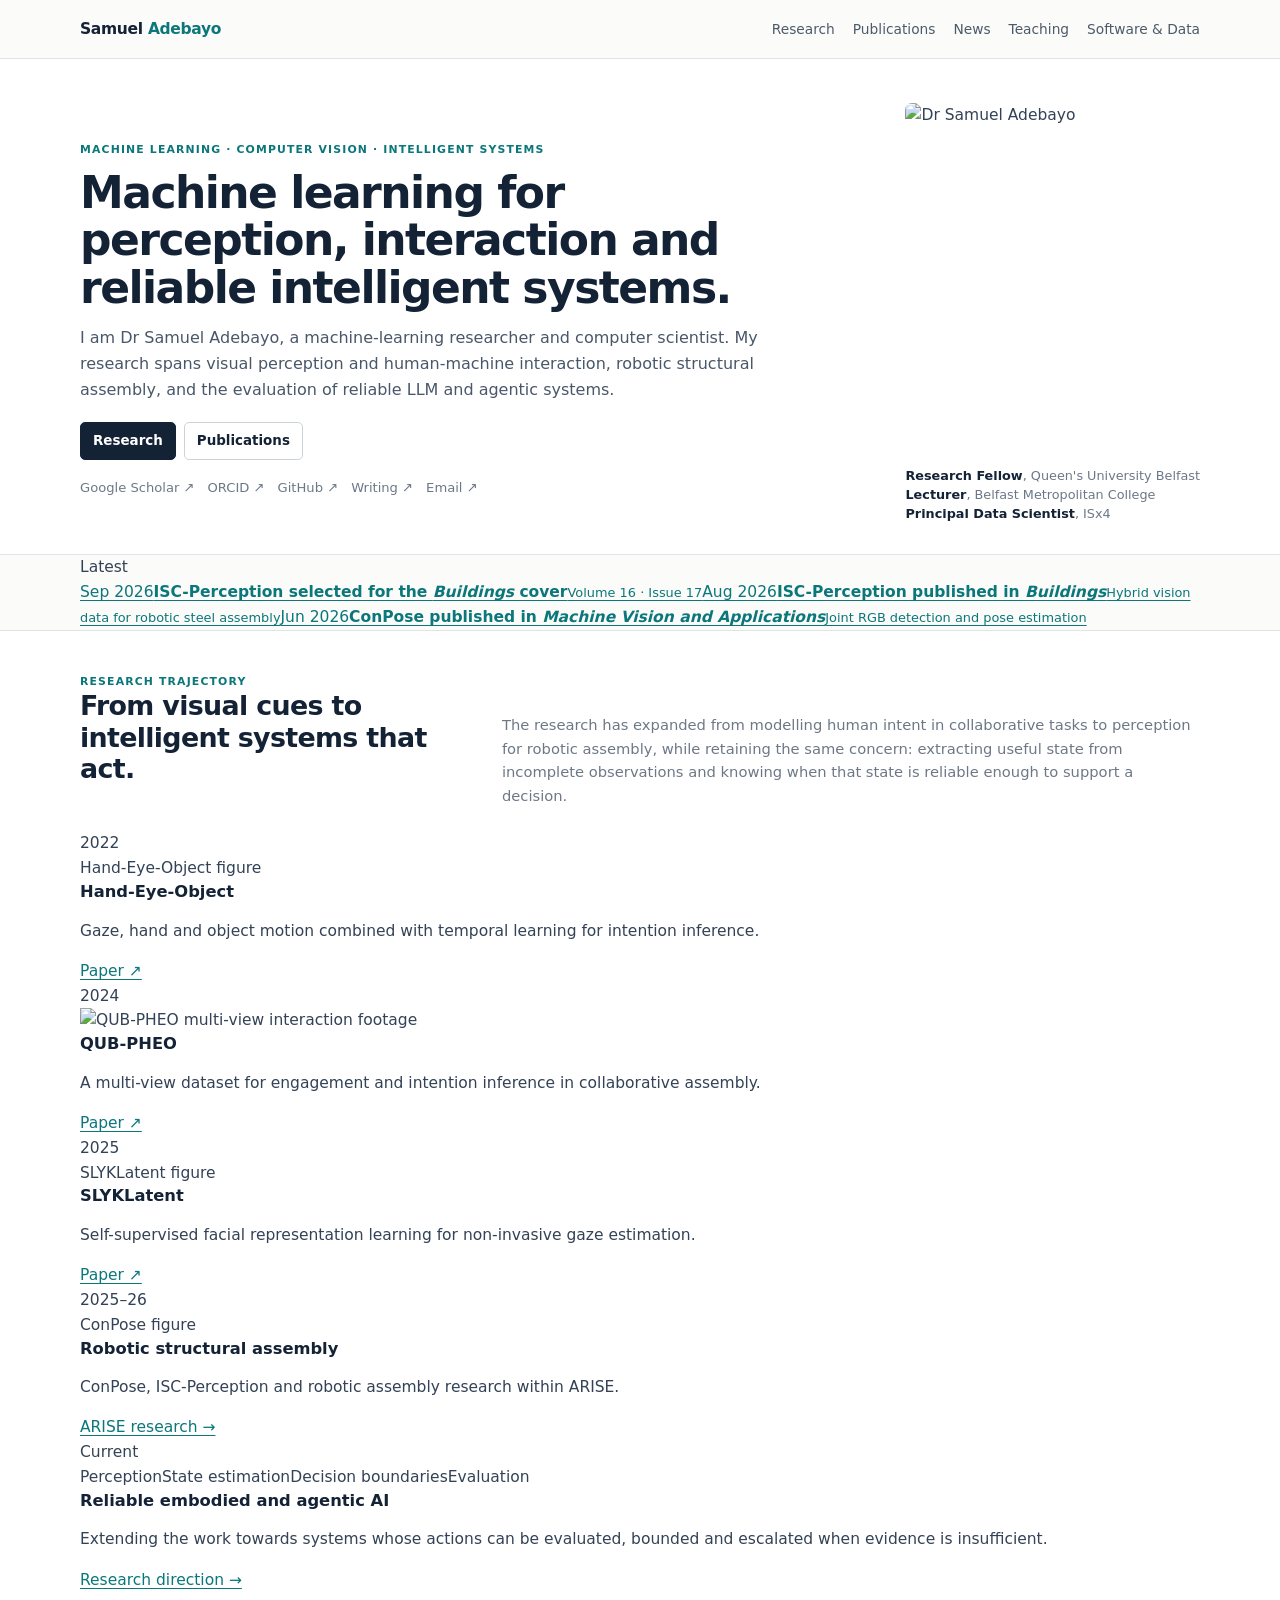
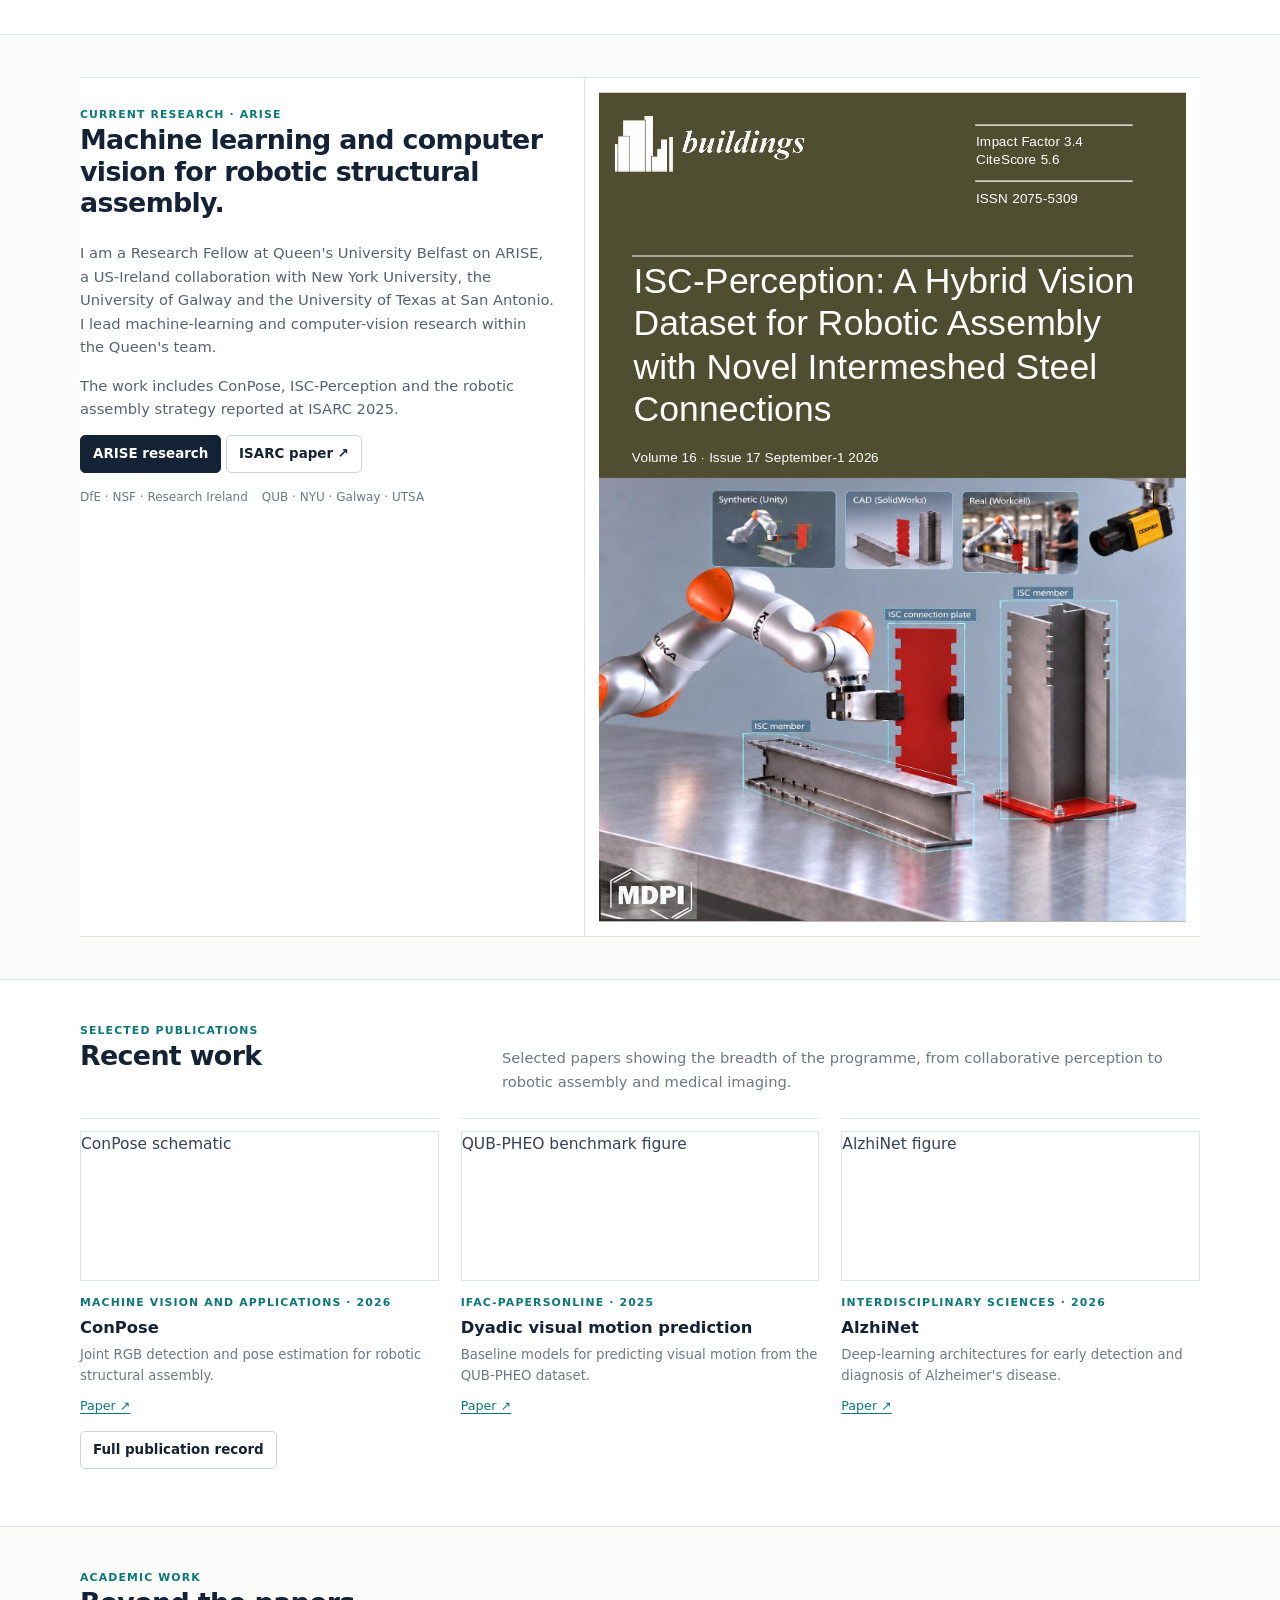
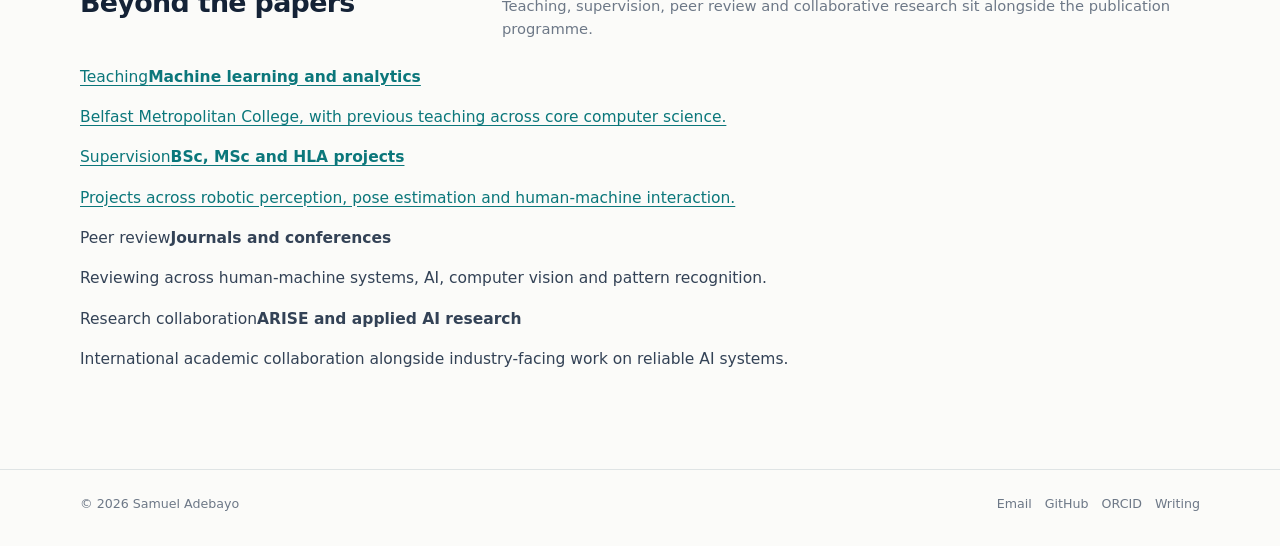
==== commit daf6ef92: "Restructure homepage around latest work and research trajectory" ====
--- a/index.html
+++ b/index.html
@@ -17,17 +17,28 @@
 <body>
 <header class="site-header"><div class="container nav"><a class="brand" href="index.html">Samuel <span>Adebayo</span></a><button class="nav-toggle" data-nav-toggle aria-expanded="false" aria-label="Open navigation">☰</button><nav class="nav-links" data-nav-menu aria-label="Primary"><a href="research.html">Research</a><a href="publications.html">Publications</a><a href="news.html">News</a><a href="teaching.html">Teaching</a><a href="software.html">Software & Data</a></nav></div></header>
 <main>
-<section class="hero"><div class="container hero-grid"><div><p class="eyebrow">Machine learning · computer vision · intelligent systems</p><h1>Machine learning for perception, interaction and reliable intelligent systems.</h1><p class="lead">I am Dr Samuel Adebayo, a machine-learning researcher and computer scientist. My research began with visual cues and intention inference in human-robot collaboration and now extends into robotic structural assembly. My applied work also examines evaluation and assurance for LLM and agentic systems in production.</p><div class="hero-actions"><a class="button primary" href="research.html">Research</a><a class="button" href="publications.html">Publications</a></div><div class="social-row"><a href="https://scholar.google.com/citations?user=spfLwBEAAAAJ&hl=en">Google Scholar ↗</a><a href="https://orcid.org/0000-0002-8592-1196">ORCID ↗</a><a href="https://github.com/exponentialR">GitHub ↗</a><a href="https://samueladebayo.com/">Writing ↗</a><a href="mailto:samueladebayo@ieee.org">Email ↗</a></div></div><div class="profile-card"><img class="headshot" src="https://avatars.githubusercontent.com/u/73752977?v=4" alt="Dr Samuel Adebayo" /><p class="role-note"><strong>Research Fellow</strong>, Queen's University Belfast<br><strong>Lecturer</strong>, Belfast Metropolitan College<br><strong>Principal Data Scientist</strong>, ISx4</p></div></div></section>
+<section class="hero"><div class="container hero-grid"><div><p class="eyebrow">Machine learning · computer vision · intelligent systems</p><h1>Machine learning for perception, interaction and reliable intelligent systems.</h1><p class="lead">I am Dr Samuel Adebayo, a machine-learning researcher and computer scientist. My research spans visual perception and human-machine interaction, robotic structural assembly, and the evaluation of reliable LLM and agentic systems.</p><div class="hero-actions"><a class="button primary" href="research.html">Research</a><a class="button" href="publications.html">Publications</a></div><div class="social-row"><a href="https://scholar.google.com/citations?user=spfLwBEAAAAJ&hl=en">Google Scholar ↗</a><a href="https://orcid.org/0000-0002-8592-1196">ORCID ↗</a><a href="https://github.com/exponentialR">GitHub ↗</a><a href="https://samueladebayo.com/">Writing ↗</a><a href="mailto:samueladebayo@ieee.org">Email ↗</a></div></div><div class="profile-card"><img class="headshot" src="https://avatars.githubusercontent.com/u/73752977?v=4" alt="Dr Samuel Adebayo" /><p class="role-note"><strong>Research Fellow</strong>, Queen's University Belfast<br><strong>Lecturer</strong>, Belfast Metropolitan College<br><strong>Principal Data Scientist</strong>, ISx4</p></div></div></section>
 
-<section class="visual-strip" aria-label="Research figures"><div class="container visual-grid"><a class="visual-tile" href="https://github.com/exponentialR/QUB-PHEO"><img src="https://raw.githubusercontent.com/exponentialR/QUB-PHEO/master/media/qub-pheo.gif" alt="Multi-view interaction footage from QUB-PHEO"/><div class="shade"><small>QUB-PHEO</small><strong>Multi-view dyadic interaction</strong></div></a><a class="visual-tile figure-tile" href="publications.html#slyklatent"><object data="assets/papers/slyklatent/highlevel-view.pdf#page=1&toolbar=0&navpanes=0&scrollbar=0&view=FitH" type="application/pdf" aria-label="SLYKLatent high-level framework"><span>SLYKLatent figure</span></object><div class="shade"><small>SLYKLatent</small><strong>Gaze representation learning</strong></div></a><a class="visual-tile figure-tile" href="publications.html#conpose"><object data="assets/papers/conpose/conpose_schematic.pdf#page=1&toolbar=0&navpanes=0&scrollbar=0&view=FitH" type="application/pdf" aria-label="ConPose architecture"><span>ConPose figure</span></object><div class="shade"><small>ConPose</small><strong>Detection and pose estimation</strong></div></a></div></section>
+<section class="latest"><div class="container"><div class="latest-label">Latest</div><div class="latest-grid"><a class="latest-item" href="news.html"><span>Sep 2026</span><strong>ISC-Perception selected for the <em>Buildings</em> cover</strong><small>Volume 16 · Issue 17</small></a><a class="latest-item" href="https://doi.org/10.3390/buildings16173407"><span>Aug 2026</span><strong>ISC-Perception published in <em>Buildings</em></strong><small>Hybrid vision data for robotic steel assembly</small></a><a class="latest-item" href="https://doi.org/10.1007/s00138-026-01863-4"><span>Jun 2026</span><strong>ConPose published in <em>Machine Vision and Applications</em></strong><small>Joint RGB detection and pose estimation</small></a></div></div></section>
 
-<section class="section white"><div class="container"><div class="section-heading"><div><div class="section-kicker">Research</div><h2>Current themes</h2></div><p>My work connects visual inference in human-machine interaction with perception for robotic assembly. A parallel applied strand focuses on how LLM and agentic systems are evaluated, observed and constrained in deployment.</p></div><div class="research-lines"><article class="research-line"><div class="label">Human-machine perception</div><h3>Visual cues and intention inference</h3><p>Gaze, hand and object motion, multi-view interaction data and temporal models for collaborative tasks.</p><div class="tags"><span class="tag">Computer vision</span><span class="tag">Multimodal ML</span><span class="tag">HRI</span></div></article><article class="research-line"><div class="label">Robotic assembly</div><h3>Perception for physical interaction</h3><p>Detection, pose estimation, hybrid data and simulation for robotic structural assembly.</p><div class="tags"><span class="tag">Robotics</span><span class="tag">Geometry</span><span class="tag">Synthetic-to-real</span></div></article><article class="research-line"><div class="label">Reliable AI</div><h3>LLMs and agentic systems</h3><p>Evaluation, observability, policy-constrained tool use and human escalation in deployed AI systems.</p><div class="tags"><span class="tag">LLMs</span><span class="tag">Agents</span><span class="tag">Assurance</span></div></article></div></div></section>
+<section class="section white"><div class="container"><div class="section-heading"><div><div class="section-kicker">Research trajectory</div><h2>From visual cues to intelligent systems that act.</h2></div><p>The research has expanded from modelling human intent in collaborative tasks to perception for robotic assembly, while retaining the same concern: extracting useful state from incomplete observations and knowing when that state is reliable enough to support a decision.</p></div>
+<div class="trajectory">
+  <article class="trajectory-item"><div class="trajectory-year">2022</div><div class="trajectory-media"><object data="assets/papers/hand-eye-object/data_generation_HEO.pdf#page=1&toolbar=0&navpanes=0&scrollbar=0&view=FitH" type="application/pdf" aria-label="Hand-Eye-Object data generation framework"><span>Hand-Eye-Object figure</span></object></div><h3>Hand-Eye-Object</h3><p>Gaze, hand and object motion combined with temporal learning for intention inference.</p><a href="https://doi.org/10.1016/j.ifacol.2022.07.627">Paper ↗</a></article>
+  <article class="trajectory-item"><div class="trajectory-year">2024</div><div class="trajectory-media image"><img src="https://raw.githubusercontent.com/exponentialR/QUB-PHEO/master/media/qub-pheo.gif" alt="QUB-PHEO multi-view interaction footage"/></div><h3>QUB-PHEO</h3><p>A multi-view dataset for engagement and intention inference in collaborative assembly.</p><a href="https://doi.org/10.1109/ACCESS.2024.3485162">Paper ↗</a></article>
+  <article class="trajectory-item"><div class="trajectory-year">2025</div><div class="trajectory-media"><object data="assets/papers/slyklatent/highlevel-view.pdf#page=1&toolbar=0&navpanes=0&scrollbar=0&view=FitH" type="application/pdf" aria-label="SLYKLatent framework"><span>SLYKLatent figure</span></object></div><h3>SLYKLatent</h3><p>Self-supervised facial representation learning for non-invasive gaze estimation.</p><a href="https://doi.org/10.1109/THMS.2025.3553404">Paper ↗</a></article>
+  <article class="trajectory-item"><div class="trajectory-year">2025–26</div><div class="trajectory-media"><object data="assets/papers/conpose/conpose_schematic.pdf#page=1&toolbar=0&navpanes=0&scrollbar=0&view=FitH" type="application/pdf" aria-label="ConPose architecture"><span>ConPose figure</span></object></div><h3>Robotic structural assembly</h3><p>ConPose, ISC-Perception and robotic assembly research within ARISE.</p><a href="research.html#arise">ARISE research →</a></article>
+  <article class="trajectory-item current"><div class="trajectory-year">Current</div><div class="trajectory-current"><span>Perception</span><span>State estimation</span><span>Decision boundaries</span><span>Evaluation</span></div><h3>Reliable embodied and agentic AI</h3><p>Extending the work towards systems whose actions can be evaluated, bounded and escalated when evidence is insufficient.</p><a href="research.html#agentic">Research direction →</a></article>
+</div></div></section>
 
-<section class="section"><div class="container feature"><div class="feature-copy"><div class="feature-label">Current research · ARISE</div><h2>Machine learning and computer vision for robotic structural assembly.</h2><p>I am a Research Fellow at Queen's University Belfast on ARISE, a US-Ireland collaboration with New York University, the University of Galway and the University of Texas at San Antonio. I lead machine-learning and computer-vision research within the Queen's team.</p><p>This work includes ConPose, ISC-Perception and the robotic assembly strategy reported at ISARC 2025.</p><p><a class="button" href="research.html#arise">ARISE research</a> <a class="button" href="https://doi.org/10.22260/ISARC2025/0063">ISARC paper ↗</a></p><div class="feature-meta"><span>DfE · NSF · Research Ireland</span><span>QUB · NYU · Galway · UTSA</span></div></div><a class="feature-image cover-preview" href="assets/papers/isc-perception/isc-perception-cover-art.pdf" aria-label="Open ISC-Perception Buildings cover"><img src="assets/papers/isc-perception/isc-perception-cover-art.svg" alt="ISC-Perception Buildings cover artwork"/></a></div></section>
+<section class="section arise-section"><div class="container feature"><div class="feature-copy"><div class="feature-label">Current research · ARISE</div><h2>Machine learning and computer vision for robotic structural assembly.</h2><p>I am a Research Fellow at Queen's University Belfast on ARISE, a US-Ireland collaboration with New York University, the University of Galway and the University of Texas at San Antonio. I lead machine-learning and computer-vision research within the Queen's team.</p><p>The work includes ConPose, ISC-Perception and the robotic assembly strategy reported at ISARC 2025.</p><p><a class="button primary" href="research.html#arise">ARISE research</a> <a class="button" href="https://doi.org/10.22260/ISARC2025/0063">ISARC paper ↗</a></p><div class="feature-meta"><span>DfE · NSF · Research Ireland</span><span>QUB · NYU · Galway · UTSA</span></div></div><a class="feature-image cover-preview" href="assets/papers/isc-perception/isc-perception-cover-art.pdf" aria-label="Open ISC-Perception Buildings cover"><img src="assets/papers/isc-perception/isc-perception-cover-art.svg" alt="ISC-Perception Buildings cover artwork"/></a></div></section>
 
-<section class="section white"><div class="container"><div class="section-heading"><div><div class="section-kicker">Publications</div><h2>Selected work</h2></div><p>Recent work spans gaze representation learning, multi-view human-robot interaction and perception for robotic assembly.</p></div><div class="paper-grid"><article class="paper-card" id="conpose"><div class="thumb"><object data="assets/papers/conpose/conpose_schematic.pdf#page=1&toolbar=0&navpanes=0&scrollbar=0&view=FitH" type="application/pdf" aria-label="ConPose schematic"><span>ConPose schematic</span></object></div><div class="body"><div class="venue">Machine Vision and Applications · 2026</div><h3>ConPose</h3><p>A jointly trained RGB framework for component detection and pose estimation in robotic structural assembly.</p><div class="links"><a href="https://doi.org/10.1007/s00138-026-01863-4">Paper ↗</a></div></div></article><article class="paper-card" id="slyklatent"><div class="thumb"><object data="assets/papers/slyklatent/highlevel-view.pdf#page=1&toolbar=0&navpanes=0&scrollbar=0&view=FitH" type="application/pdf" aria-label="SLYKLatent framework"><span>SLYKLatent figure</span></object></div><div class="body"><div class="venue">IEEE Transactions on Human-Machine Systems · 2025</div><h3>SLYKLatent</h3><p>Self-supervised facial representation learning and patch-aware fine-tuning for gaze estimation.</p><div class="links"><a href="https://doi.org/10.1109/THMS.2025.3553404">Paper ↗</a></div></div></article><article class="paper-card"><div class="thumb"><object data="assets/papers/hand-eye-object/data_generation_HEO.pdf#page=1&toolbar=0&navpanes=0&scrollbar=0&view=FitH" type="application/pdf" aria-label="Hand-Eye-Object data generation framework"><span>Hand-Eye-Object figure</span></object></div><div class="body"><div class="venue">IFAC-PapersOnLine · 2022</div><h3>Hand-Eye-Object Tracking</h3><p>Temporal fusion of gaze, hand motion and object interaction for human intention inference.</p><div class="links"><a href="https://doi.org/10.1016/j.ifacol.2022.07.627">Paper ↗</a></div></div></article></div><p style="margin-top:18px"><a class="button" href="publications.html">Full publication record</a></p></div></section>
+<section class="section white"><div class="container"><div class="section-heading"><div><div class="section-kicker">Selected publications</div><h2>Recent work</h2></div><p>Selected papers showing the breadth of the programme, from collaborative perception to robotic assembly and medical imaging.</p></div><div class="paper-grid">
+<article class="paper-card"><div class="thumb"><object data="assets/papers/conpose/conpose_schematic.pdf#page=1&toolbar=0&navpanes=0&scrollbar=0&view=FitH" type="application/pdf" aria-label="ConPose schematic"><span>ConPose schematic</span></object></div><div class="body"><div class="venue">Machine Vision and Applications · 2026</div><h3>ConPose</h3><p>Joint RGB detection and pose estimation for robotic structural assembly.</p><div class="links"><a href="https://doi.org/10.1007/s00138-026-01863-4">Paper ↗</a></div></div></article>
+<article class="paper-card"><div class="thumb"><object data="assets/papers/qub-pheo-benchmark/schematic-benchmark.pdf#page=1&toolbar=0&navpanes=0&scrollbar=0&view=FitH" type="application/pdf" aria-label="QUB-PHEO benchmark schematic"><span>QUB-PHEO benchmark figure</span></object></div><div class="body"><div class="venue">IFAC-PapersOnLine · 2025</div><h3>Dyadic visual motion prediction</h3><p>Baseline models for predicting visual motion from the QUB-PHEO dataset.</p><div class="links"><a href="https://doi.org/10.1016/j.ifacol.2025.12.064">Paper ↗</a></div></div></article>
+<article class="paper-card"><div class="thumb"><object data="assets/papers/alzhinet/High-Level-AlzhiNet.pdf#page=1&toolbar=0&navpanes=0&scrollbar=0&view=FitH" type="application/pdf" aria-label="AlzhiNet high-level architecture"><span>AlzhiNet figure</span></object></div><div class="body"><div class="venue">Interdisciplinary Sciences · 2026</div><h3>AlzhiNet</h3><p>Deep-learning architectures for early detection and diagnosis of Alzheimer's disease.</p><div class="links"><a href="https://doi.org/10.1007/s12539-025-00764-w">Paper ↗</a></div></div></article>
+</div><p class="section-action"><a class="button" href="publications.html">Full publication record</a></p></div></section>
 
-<section class="section tint"><div class="container"><div class="section-heading"><div><div class="section-kicker">News</div><h2>Recent</h2></div><p>Research updates and publications.</p></div><div class="news-grid"><article class="news-card"><img src="assets/papers/isc-perception/isc-perception-cover-art.svg" alt="ISC-Perception Buildings cover"/><div class="news-card-body"><div class="news-date">September 2026</div><h3>ISC-Perception selected for a <em>Buildings</em> cover</h3><p>ISC-Perception was selected as the cover article for <em>Buildings</em>, Volume 16, Issue 17.</p></div></article><article class="news-card"><div class="news-card-body"><div class="news-date">August 2026</div><h3>ISC-Perception published in <em>Buildings</em></h3><p>A hybrid vision dataset for robotic assembly with novel Intermeshed Steel Connections.</p></div></article><article class="news-card"><div class="news-card-body"><div class="news-date">June 2026</div><h3>ConPose published in <em>Machine Vision and Applications</em></h3><p>A jointly trained RGB framework for component detection and pose estimation.</p></div></article></div><p style="margin-top:18px"><a class="button" href="news.html">News archive</a></p></div></section>
+<section class="section academic-footprint"><div class="container"><div class="section-heading"><div><div class="section-kicker">Academic work</div><h2>Beyond the papers</h2></div><p>Teaching, supervision, peer review and collaborative research sit alongside the publication programme.</p></div><div class="footprint-grid"><a href="teaching.html"><span>Teaching</span><strong>Machine learning and analytics</strong><p>Belfast Metropolitan College, with previous teaching across core computer science.</p></a><a href="teaching.html"><span>Supervision</span><strong>BSc, MSc and HLA projects</strong><p>Projects across robotic perception, pose estimation and human-machine interaction.</p></a><div><span>Peer review</span><strong>Journals and conferences</strong><p>Reviewing across human-machine systems, AI, computer vision and pattern recognition.</p></div><div><span>Research collaboration</span><strong>ARISE and applied AI research</strong><p>International academic collaboration alongside industry-facing work on reliable AI systems.</p></div></div></div></section>
 </main>
 <footer class="site-footer"><div class="container footer-row"><span>© 2026 Samuel Adebayo</span><div class="footer-links"><a href="mailto:samueladebayo@ieee.org">Email</a><a href="https://github.com/exponentialR">GitHub</a><a href="https://orcid.org/0000-0002-8592-1196">ORCID</a><a href="https://samueladebayo.com/">Writing</a></div></div></footer>
 </body>
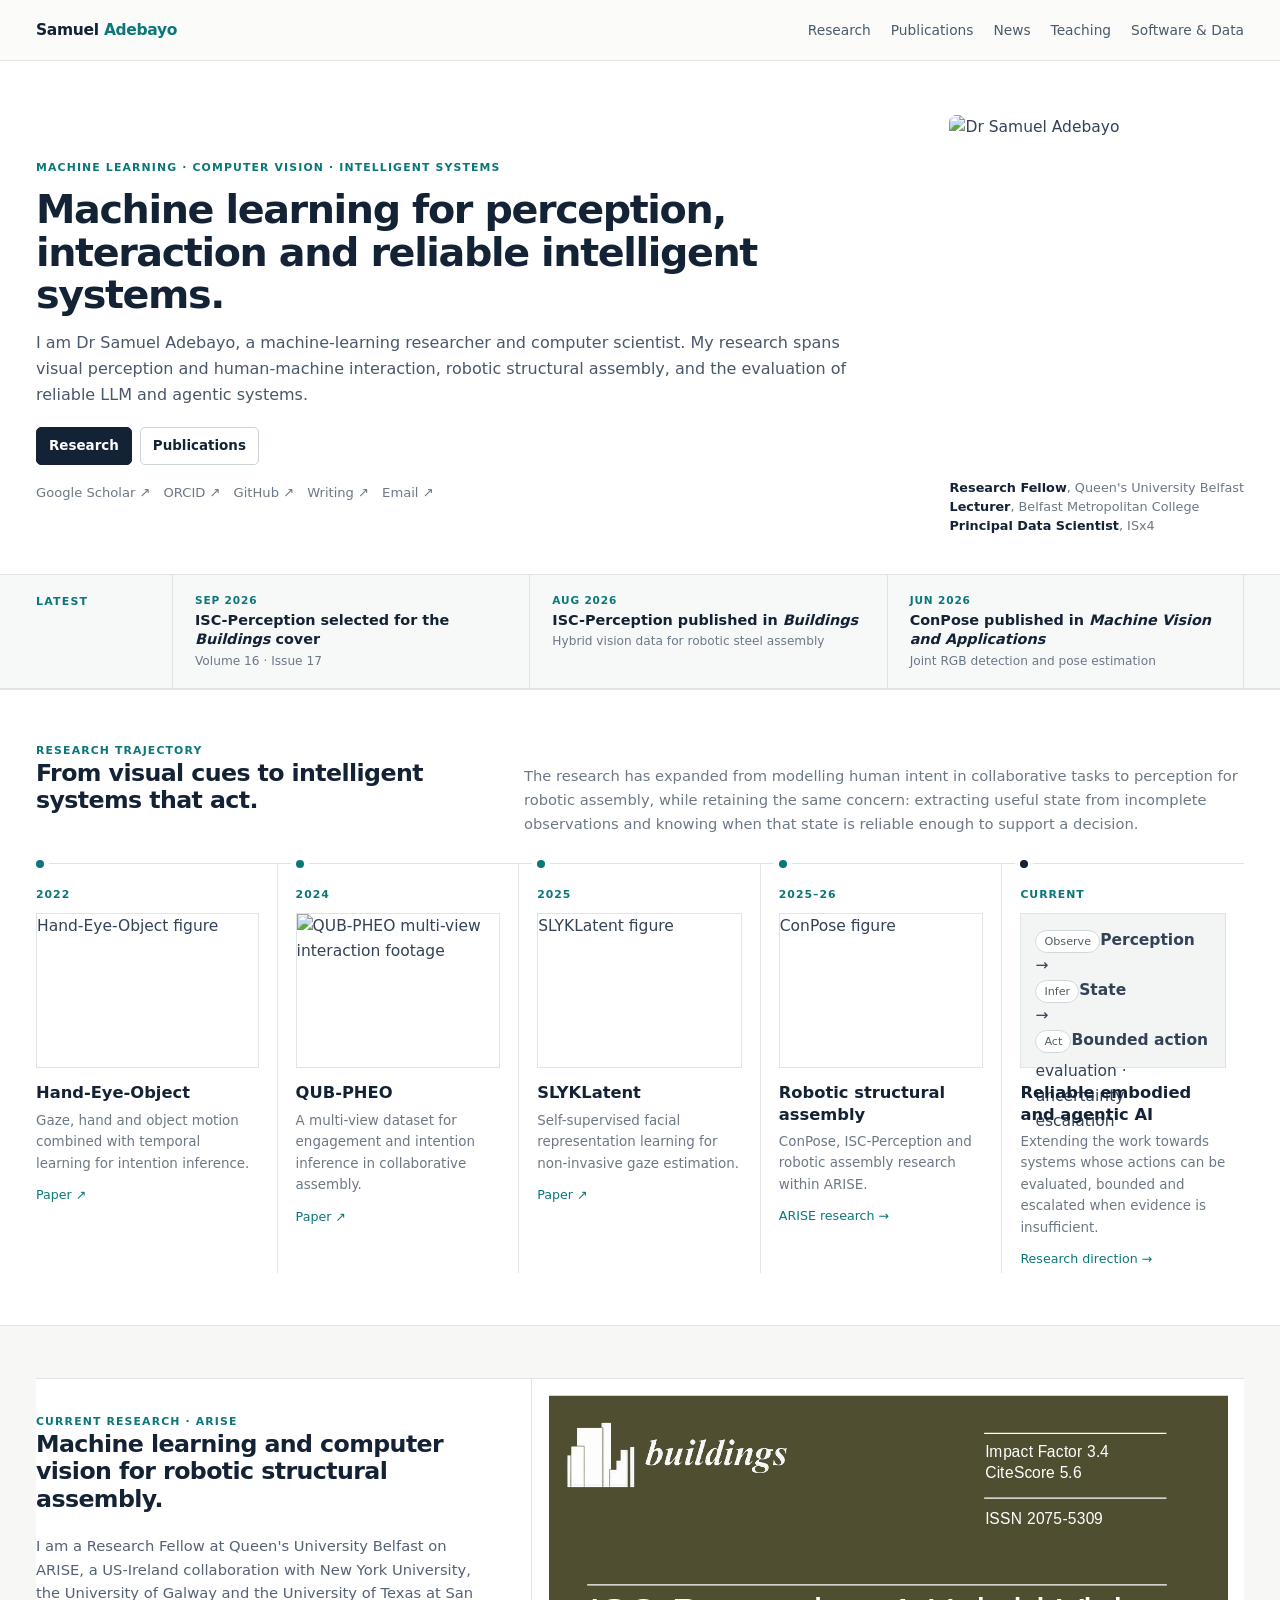
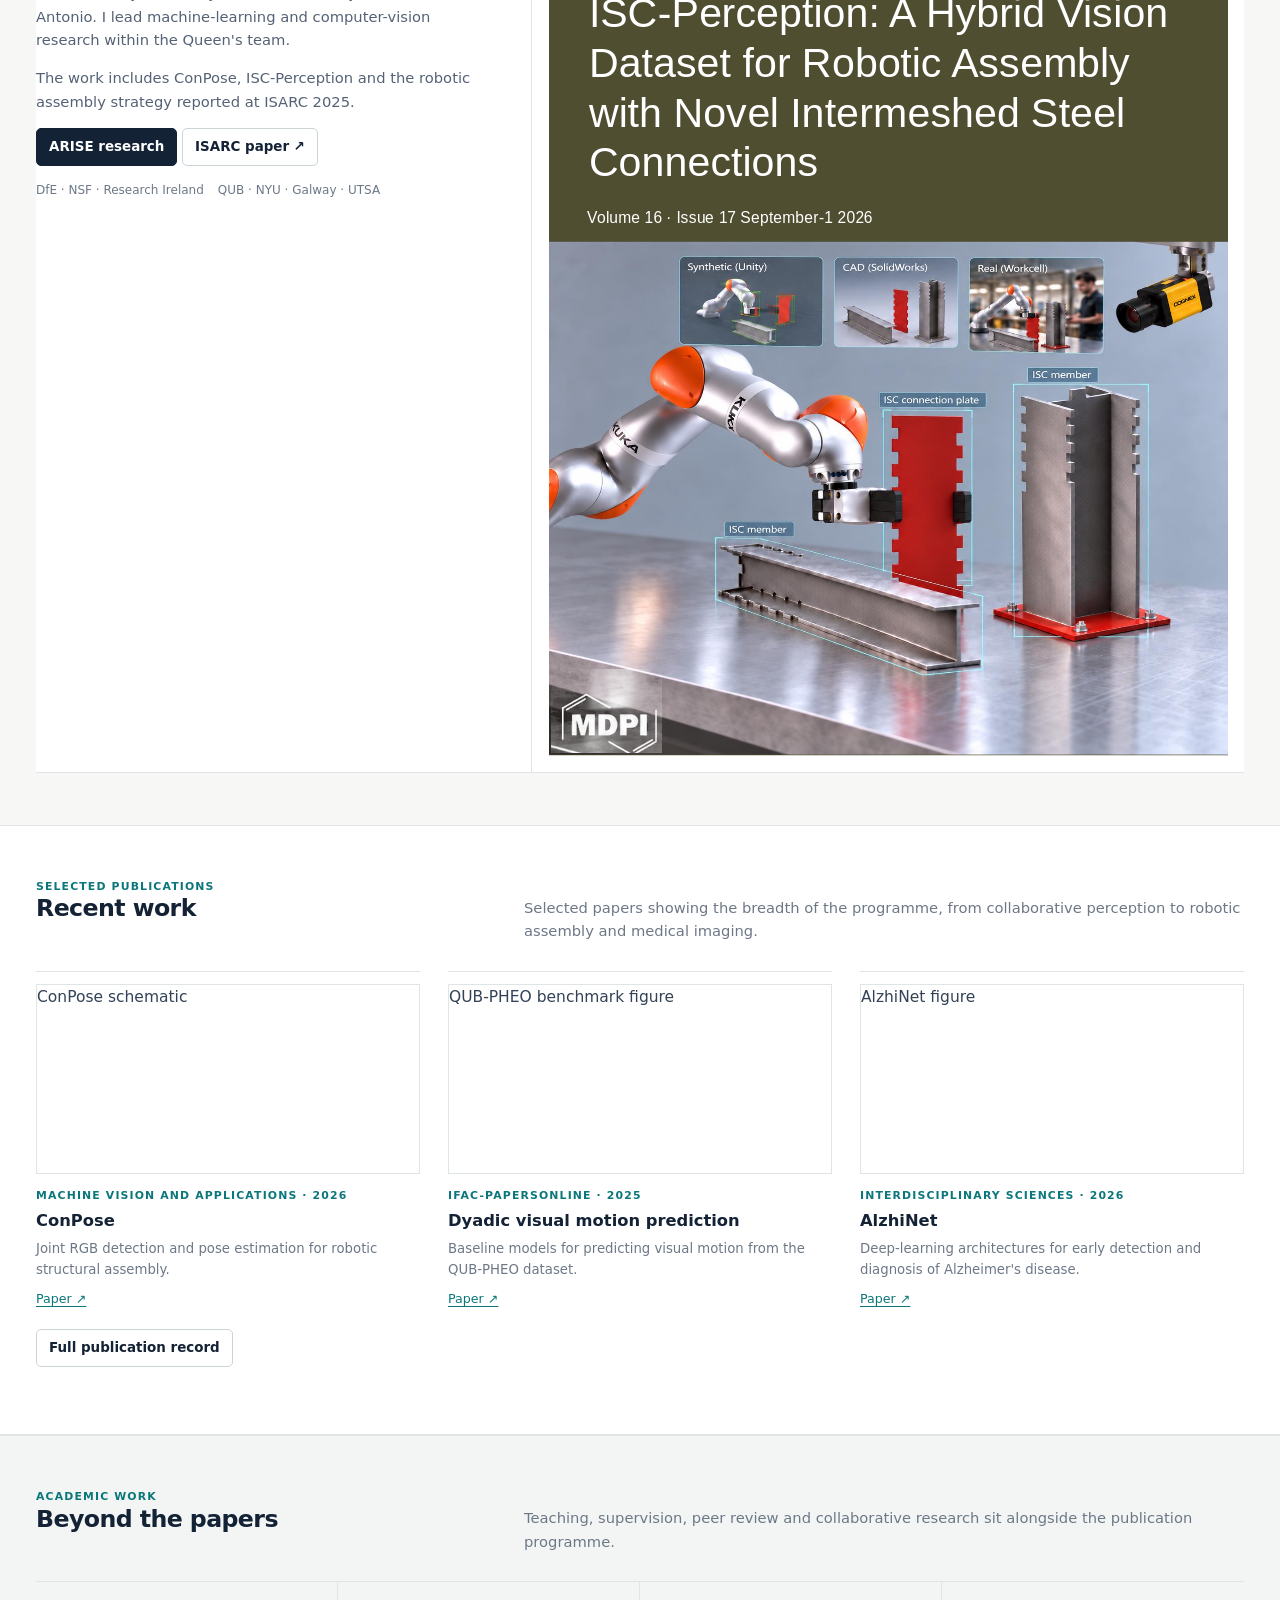
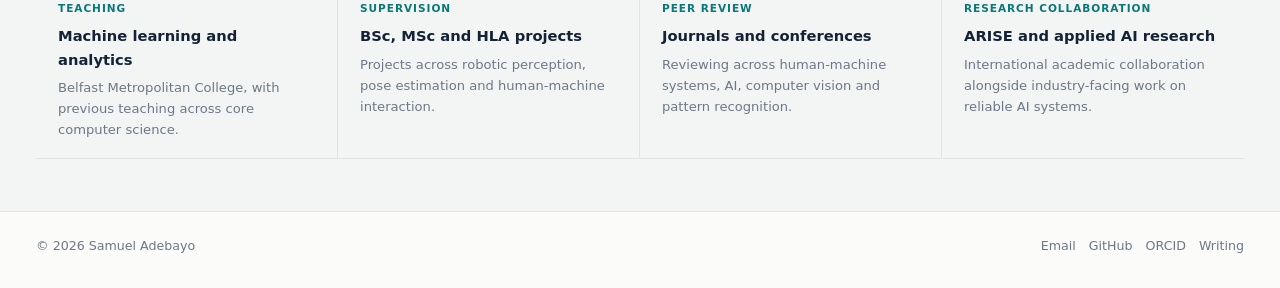
==== commit 909be17c: "Rebalance homepage visual hierarchy" ====
--- a/index.html
+++ b/index.html
@@ -27,12 +27,12 @@
   <article class="trajectory-item"><div class="trajectory-year">2024</div><div class="trajectory-media image"><img src="https://raw.githubusercontent.com/exponentialR/QUB-PHEO/master/media/qub-pheo.gif" alt="QUB-PHEO multi-view interaction footage"/></div><h3>QUB-PHEO</h3><p>A multi-view dataset for engagement and intention inference in collaborative assembly.</p><a href="https://doi.org/10.1109/ACCESS.2024.3485162">Paper ↗</a></article>
   <article class="trajectory-item"><div class="trajectory-year">2025</div><div class="trajectory-media"><object data="assets/papers/slyklatent/highlevel-view.pdf#page=1&toolbar=0&navpanes=0&scrollbar=0&view=FitH" type="application/pdf" aria-label="SLYKLatent framework"><span>SLYKLatent figure</span></object></div><h3>SLYKLatent</h3><p>Self-supervised facial representation learning for non-invasive gaze estimation.</p><a href="https://doi.org/10.1109/THMS.2025.3553404">Paper ↗</a></article>
   <article class="trajectory-item"><div class="trajectory-year">2025–26</div><div class="trajectory-media"><object data="assets/papers/conpose/conpose_schematic.pdf#page=1&toolbar=0&navpanes=0&scrollbar=0&view=FitH" type="application/pdf" aria-label="ConPose architecture"><span>ConPose figure</span></object></div><h3>Robotic structural assembly</h3><p>ConPose, ISC-Perception and robotic assembly research within ARISE.</p><a href="research.html#arise">ARISE research →</a></article>
-  <article class="trajectory-item current"><div class="trajectory-year">Current</div><div class="trajectory-current"><span>Perception</span><span>State estimation</span><span>Decision boundaries</span><span>Evaluation</span></div><h3>Reliable embodied and agentic AI</h3><p>Extending the work towards systems whose actions can be evaluated, bounded and escalated when evidence is insufficient.</p><a href="research.html#agentic">Research direction →</a></article>
+  <article class="trajectory-item current"><div class="trajectory-year">Current</div><div class="trajectory-current" aria-label="Current research direction"><div class="system-stages"><div class="system-stage"><span>Observe</span><strong>Perception</strong></div><div class="system-arrow">→</div><div class="system-stage"><span>Infer</span><strong>State</strong></div><div class="system-arrow">→</div><div class="system-stage"><span>Act</span><strong>Bounded action</strong></div></div><div class="system-loop">evaluation · uncertainty · escalation</div></div><h3>Reliable embodied and agentic AI</h3><p>Extending the work towards systems whose actions can be evaluated, bounded and escalated when evidence is insufficient.</p><a href="research.html#agentic">Research direction →</a></article>
 </div></div></section>
 
 <section class="section arise-section"><div class="container feature"><div class="feature-copy"><div class="feature-label">Current research · ARISE</div><h2>Machine learning and computer vision for robotic structural assembly.</h2><p>I am a Research Fellow at Queen's University Belfast on ARISE, a US-Ireland collaboration with New York University, the University of Galway and the University of Texas at San Antonio. I lead machine-learning and computer-vision research within the Queen's team.</p><p>The work includes ConPose, ISC-Perception and the robotic assembly strategy reported at ISARC 2025.</p><p><a class="button primary" href="research.html#arise">ARISE research</a> <a class="button" href="https://doi.org/10.22260/ISARC2025/0063">ISARC paper ↗</a></p><div class="feature-meta"><span>DfE · NSF · Research Ireland</span><span>QUB · NYU · Galway · UTSA</span></div></div><a class="feature-image cover-preview" href="assets/papers/isc-perception/isc-perception-cover-art.pdf" aria-label="Open ISC-Perception Buildings cover"><img src="assets/papers/isc-perception/isc-perception-cover-art.svg" alt="ISC-Perception Buildings cover artwork"/></a></div></section>
 
-<section class="section white"><div class="container"><div class="section-heading"><div><div class="section-kicker">Selected publications</div><h2>Recent work</h2></div><p>Selected papers showing the breadth of the programme, from collaborative perception to robotic assembly and medical imaging.</p></div><div class="paper-grid">
+<section class="section white selected-publications"><div class="container"><div class="section-heading"><div><div class="section-kicker">Selected publications</div><h2>Recent work</h2></div><p>Selected papers showing the breadth of the programme, from collaborative perception to robotic assembly and medical imaging.</p></div><div class="paper-grid">
 <article class="paper-card"><div class="thumb"><object data="assets/papers/conpose/conpose_schematic.pdf#page=1&toolbar=0&navpanes=0&scrollbar=0&view=FitH" type="application/pdf" aria-label="ConPose schematic"><span>ConPose schematic</span></object></div><div class="body"><div class="venue">Machine Vision and Applications · 2026</div><h3>ConPose</h3><p>Joint RGB detection and pose estimation for robotic structural assembly.</p><div class="links"><a href="https://doi.org/10.1007/s00138-026-01863-4">Paper ↗</a></div></div></article>
 <article class="paper-card"><div class="thumb"><object data="assets/papers/qub-pheo-benchmark/schematic-benchmark.pdf#page=1&toolbar=0&navpanes=0&scrollbar=0&view=FitH" type="application/pdf" aria-label="QUB-PHEO benchmark schematic"><span>QUB-PHEO benchmark figure</span></object></div><div class="body"><div class="venue">IFAC-PapersOnLine · 2025</div><h3>Dyadic visual motion prediction</h3><p>Baseline models for predicting visual motion from the QUB-PHEO dataset.</p><div class="links"><a href="https://doi.org/10.1016/j.ifacol.2025.12.064">Paper ↗</a></div></div></article>
 <article class="paper-card"><div class="thumb"><object data="assets/papers/alzhinet/High-Level-AlzhiNet.pdf#page=1&toolbar=0&navpanes=0&scrollbar=0&view=FitH" type="application/pdf" aria-label="AlzhiNet high-level architecture"><span>AlzhiNet figure</span></object></div><div class="body"><div class="venue">Interdisciplinary Sciences · 2026</div><h3>AlzhiNet</h3><p>Deep-learning architectures for early detection and diagnosis of Alzheimer's disease.</p><div class="links"><a href="https://doi.org/10.1007/s12539-025-00764-w">Paper ↗</a></div></div></article>
--- a/assets/styles.css
+++ b/assets/styles.css
@@ -7,29 +7,35 @@
   --surface:#ffffff;
   --line:#dfe4e5;
   --soft:#f2f5f4;
-  --max:1120px;
+  --max:1600px;
+  --read:860px;
 }
 *{box-sizing:border-box}
 html{scroll-behavior:smooth}
 body{margin:0;background:var(--paper);color:var(--text);font-family:Aptos,"Segoe UI",Inter,system-ui,-apple-system,BlinkMacSystemFont,sans-serif;font-size:15.5px;line-height:1.6;-webkit-font-smoothing:antialiased}
-img{max-width:100%;display:block}a{color:var(--accent);text-underline-offset:3px}.container{width:min(calc(100% - 48px),var(--max));margin:0 auto}
+img{max-width:100%;display:block}a{color:var(--accent);text-underline-offset:3px}.container{width:min(calc(100% - 72px),var(--max));margin:0 auto}
 .site-header{position:sticky;top:0;z-index:40;background:rgba(251,251,249,.95);backdrop-filter:blur(12px);border-bottom:1px solid var(--line)}
-.nav{height:58px;display:flex;align-items:center;justify-content:space-between;gap:24px}.brand{font-weight:800;text-decoration:none;color:var(--ink);letter-spacing:-.02em}.brand span{color:var(--accent)}.nav-links{display:flex;gap:18px;align-items:center}.nav-links a{font-size:.86rem;color:#4c5a6a;text-decoration:none}.nav-links a:hover,.nav-links a[aria-current="page"]{color:var(--ink)}.nav-toggle{display:none;border:0;background:transparent;color:var(--ink);font-size:1.25rem;padding:6px}
+.nav{height:60px;display:flex;align-items:center;justify-content:space-between;gap:24px}.brand{font-weight:800;text-decoration:none;color:var(--ink);letter-spacing:-.02em}.brand span{color:var(--accent)}.nav-links{display:flex;gap:20px;align-items:center}.nav-links a{font-size:.86rem;color:#4c5a6a;text-decoration:none}.nav-links a:hover,.nav-links a[aria-current="page"]{color:var(--ink)}.nav-toggle{display:none;border:0;background:transparent;color:var(--ink);font-size:1.25rem;padding:6px}
 .eyebrow,.section-kicker,.feature-label,.venue,.news-date,.number,.label{font-size:.68rem;font-weight:800;letter-spacing:.105em;text-transform:uppercase;color:var(--accent)}
-h1,h2,h3{color:var(--ink);margin-top:0}h1{font-size:clamp(2.05rem,3.8vw,2.75rem);line-height:1.08;letter-spacing:-.035em;margin-bottom:14px;max-width:820px}h2{font-size:clamp(1.4rem,2.1vw,1.7rem);line-height:1.18;letter-spacing:-.025em}h3{font-size:1.02rem;line-height:1.3}
-.hero{padding:44px 0 30px;background:var(--surface);border-bottom:1px solid var(--line)}.hero-grid{display:grid;grid-template-columns:minmax(0,1.4fr) minmax(245px,.6fr);gap:48px;align-items:center}.hero .lead{max-width:760px;font-size:1rem;color:#49576a;margin:0}.hero-actions{display:flex;gap:8px;flex-wrap:wrap;margin:20px 0 17px}.button{display:inline-flex;align-items:center;justify-content:center;padding:7px 12px;border:1px solid #cdd4d8;border-radius:5px;background:#fff;color:var(--ink);text-decoration:none;font-size:.84rem;font-weight:700}.button.primary{background:var(--ink);border-color:var(--ink);color:#fff}.social-row{display:flex;flex-wrap:wrap;gap:13px;font-size:.82rem}.social-row a{color:var(--muted);text-decoration:none}.social-row a:hover{color:var(--ink)}.profile-card{max-width:310px;justify-self:end}.headshot{width:100%;aspect-ratio:4/4.8;object-fit:cover;border-radius:7px}.role-note{margin:11px 0 0;color:var(--muted);font-size:.8rem;line-height:1.48}.role-note strong{color:var(--ink)}
+h1,h2,h3{color:var(--ink);margin-top:0}h1{font-size:clamp(2.05rem,3.1vw,2.9rem);line-height:1.08;letter-spacing:-.035em;margin-bottom:14px;max-width:900px}h2{font-size:clamp(1.4rem,1.85vw,1.78rem);line-height:1.18;letter-spacing:-.025em}h3{font-size:1.02rem;line-height:1.3}
+.hero{padding:54px 0 38px;background:var(--surface);border-bottom:1px solid var(--line)}.hero-grid{display:grid;grid-template-columns:minmax(0,1.45fr) minmax(270px,.55fr);gap:72px;align-items:center}.hero .lead{max-width:820px;font-size:1rem;color:#49576a;margin:0}.hero-actions{display:flex;gap:8px;flex-wrap:wrap;margin:20px 0 17px}.button{display:inline-flex;align-items:center;justify-content:center;padding:7px 12px;border:1px solid #cdd4d8;border-radius:5px;background:#fff;color:var(--ink);text-decoration:none;font-size:.84rem;font-weight:700}.button.primary{background:var(--ink);border-color:var(--ink);color:#fff}.social-row{display:flex;flex-wrap:wrap;gap:13px;font-size:.82rem}.social-row a{color:var(--muted);text-decoration:none}.social-row a:hover{color:var(--ink)}.profile-card{max-width:330px;justify-self:end}.headshot{width:100%;aspect-ratio:4/4.8;object-fit:cover;border-radius:7px}.role-note{margin:11px 0 0;color:var(--muted);font-size:.8rem;line-height:1.48}.role-note strong{color:var(--ink)}
+.latest{background:#f7f9f8;border-bottom:1px solid var(--line)}.latest .container{display:grid;grid-template-columns:110px 1fr;gap:26px;align-items:stretch}.latest-label{padding:18px 0;font-size:.69rem;font-weight:800;text-transform:uppercase;letter-spacing:.105em;color:var(--accent)}.latest-grid{display:grid;grid-template-columns:repeat(3,1fr)}.latest-item{display:flex;flex-direction:column;gap:2px;padding:17px 22px;border-left:1px solid var(--line);text-decoration:none;color:inherit}.latest-item:last-child{border-right:1px solid var(--line)}.latest-item span{font-size:.66rem;font-weight:800;text-transform:uppercase;letter-spacing:.08em;color:var(--accent)}.latest-item strong{font-size:.9rem;line-height:1.34;color:var(--ink);font-weight:720}.latest-item small{font-size:.76rem;color:var(--muted)}.latest-item:hover{background:#fff}
 .visual-strip{padding:22px 0;background:#fff;border-bottom:1px solid var(--line)}.visual-grid{display:grid;grid-template-columns:repeat(3,1fr);gap:16px}.visual-tile{position:relative;min-height:172px;border:1px solid var(--line);background:#fff;overflow:hidden;text-decoration:none;color:inherit}.visual-tile img{width:100%;height:100%;object-fit:cover;position:absolute;inset:0}.visual-tile.figure-tile{padding:10px;display:flex;align-items:center;justify-content:center}.visual-tile object{width:100%;height:152px;border:0;pointer-events:none;background:#fff}.visual-tile .shade{position:absolute;left:0;right:0;bottom:0;padding:34px 12px 10px;background:linear-gradient(transparent,rgba(13,27,44,.86));color:#fff}.visual-tile .shade small{display:block;font-size:.64rem;letter-spacing:.08em;text-transform:uppercase;color:#bfe1de;font-weight:800}.visual-tile .shade strong{display:block;font-size:.88rem;margin-top:2px}
-.section{padding:42px 0}.section.white{background:#fff;border-block:1px solid var(--line)}.section.tint{background:var(--soft);border-block:1px solid var(--line)}.section.tight{padding:32px 0}.section-heading{display:grid;grid-template-columns:.55fr 1fr;gap:38px;align-items:end;margin-bottom:24px}.section-heading p{margin:0;color:var(--muted);font-size:.92rem;max-width:690px}
+.section{padding:52px 0}.section.white{background:#fff;border-block:1px solid var(--line)}.section.tint{background:var(--soft);border-block:1px solid var(--line)}.section.tight{padding:32px 0}.section-heading{display:grid;grid-template-columns:minmax(260px,.6fr) minmax(420px,1fr);gap:56px;align-items:end;margin-bottom:28px}.section-heading p{margin:0;color:var(--muted);font-size:.92rem;max-width:760px}.section-action{margin-top:20px}
+.trajectory{display:grid;grid-template-columns:repeat(5,minmax(0,1fr));border-top:1px solid var(--line);gap:0}.trajectory-item{position:relative;padding:22px 18px 2px 0;border-right:1px solid var(--line);min-width:0}.trajectory-item:not(:first-child){padding-left:18px}.trajectory-item:last-child{border-right:0}.trajectory-item::before{content:"";position:absolute;width:8px;height:8px;border-radius:50%;background:var(--accent);top:-4px;left:0;box-shadow:0 0 0 5px #fff}.trajectory-item:not(:first-child)::before{left:18px}.trajectory-year{font-size:.68rem;font-weight:800;letter-spacing:.09em;text-transform:uppercase;color:var(--accent);margin-bottom:10px}.trajectory-media{height:155px;border:1px solid var(--line);background:#fff;overflow:hidden;display:flex;align-items:center;justify-content:center;margin-bottom:14px}.trajectory-media object{width:100%;height:153px;border:0;pointer-events:none;background:#fff}.trajectory-media.image img{width:100%;height:100%;object-fit:cover}.trajectory-item h3{margin:0 0 6px}.trajectory-item p{font-size:.84rem;color:var(--muted);margin:0 0 8px}.trajectory-item>a{font-size:.79rem;text-decoration:none}.trajectory-current{height:155px;border:1px solid var(--line);background:var(--soft);padding:14px;display:flex;align-content:flex-start;gap:7px;flex-wrap:wrap;margin-bottom:14px}.trajectory-current span{border:1px solid #ced8d6;background:#fff;color:#4e6066;border-radius:999px;padding:4px 8px;font-size:.7rem}.trajectory-item.current::before{background:var(--ink)}
 .research-lines{display:grid;grid-template-columns:repeat(3,1fr);gap:0;border-top:1px solid var(--line);border-bottom:1px solid var(--line)}.research-line{padding:18px 20px 19px;border-right:1px solid var(--line);background:transparent;min-height:160px}.research-line:last-child{border-right:0}.research-line h3{margin:7px 0 7px}.research-line p{margin:0;color:#586579;font-size:.89rem}.tags{display:flex;gap:6px;flex-wrap:wrap;margin-top:11px}.tag{font-size:.69rem;color:#536271;border:1px solid #d4dadd;padding:2px 7px;border-radius:999px;background:#fff}
-.feature{display:grid;grid-template-columns:.9fr 1.1fr;border-top:1px solid var(--line);border-bottom:1px solid var(--line);background:#fff}.feature-copy{padding:28px 30px 28px 0}.feature h2,.feature h3{color:var(--ink)}.feature p{font-size:.92rem;color:#556275}.feature-image{min-height:300px;display:flex;align-items:center;justify-content:center;border-left:1px solid var(--line);background:#fff;overflow:hidden}.feature-image img{width:100%;height:100%;object-fit:cover}.feature-image.cover-preview img{object-fit:contain;padding:14px}.feature-image object{width:100%;height:300px;border:0;pointer-events:none}.feature-meta{display:flex;gap:14px;flex-wrap:wrap;margin-top:15px;font-size:.75rem;color:var(--muted)}
-.paper-grid{display:grid;grid-template-columns:repeat(3,1fr);gap:22px}.paper-grid.four{grid-template-columns:repeat(4,1fr)}.paper-card{border-top:1px solid var(--line);padding-top:12px}.paper-card .thumb{height:150px;background:#fff;border:1px solid var(--line);display:flex;align-items:center;justify-content:center;overflow:hidden}.paper-card .thumb img{width:100%;height:100%;object-fit:cover}.paper-card .thumb.contain img{object-fit:contain;padding:9px}.paper-card .thumb object{width:100%;height:148px;border:0;pointer-events:none;background:#fff}.paper-card .body{padding:13px 0 0}.paper-card h3{margin:6px 0}.paper-card p{margin:0;color:var(--muted);font-size:.83rem}.paper-card .links{display:flex;gap:10px;margin-top:9px;font-size:.79rem}
+.arise-section{background:#f7f8f6}.feature{display:grid;grid-template-columns:minmax(0,.82fr) minmax(480px,1.18fr);border-top:1px solid var(--line);border-bottom:1px solid var(--line);background:#fff}.feature-copy{padding:34px 42px 34px 0}.feature-copy p{max-width:690px}.feature h2,.feature h3{color:var(--ink)}.feature p{font-size:.92rem;color:#556275}.feature-image{min-height:360px;display:flex;align-items:center;justify-content:center;border-left:1px solid var(--line);background:#fff;overflow:hidden}.feature-image img{width:100%;height:100%;object-fit:cover}.feature-image.cover-preview img{object-fit:contain;padding:16px}.feature-image object{width:100%;height:360px;border:0;pointer-events:none}.feature-meta{display:flex;gap:14px;flex-wrap:wrap;margin-top:15px;font-size:.75rem;color:var(--muted)}
+.paper-grid{display:grid;grid-template-columns:repeat(3,1fr);gap:28px}.paper-grid.four{grid-template-columns:repeat(4,1fr)}.paper-card{border-top:1px solid var(--line);padding-top:12px}.paper-card .thumb{height:190px;background:#fff;border:1px solid var(--line);display:flex;align-items:center;justify-content:center;overflow:hidden}.paper-card .thumb img{width:100%;height:100%;object-fit:cover}.paper-card .thumb.contain img{object-fit:contain;padding:9px}.paper-card .thumb object{width:100%;height:188px;border:0;pointer-events:none;background:#fff}.paper-card .body{padding:13px 0 0}.paper-card h3{margin:6px 0}.paper-card p{margin:0;color:var(--muted);font-size:.83rem}.paper-card .links{display:flex;gap:10px;margin-top:9px;font-size:.79rem}
 .pub-list{border-top:1px solid var(--line)}.pub{display:grid;grid-template-columns:68px 1fr;gap:18px;padding:16px 0;border-bottom:1px solid var(--line)}.pub-year{font-size:.86rem;color:var(--muted);font-weight:700}.pub-title{font-size:.92rem;line-height:1.38;color:var(--ink);font-weight:730}.pub-meta{font-size:.83rem;color:var(--muted);margin-top:3px}.pub-links{display:flex;gap:11px;margin-top:5px;font-size:.78rem}
 .news-grid{display:grid;grid-template-columns:repeat(3,1fr);gap:22px}.news-card{border-top:1px solid var(--line);padding-top:12px}.news-card img{width:100%;aspect-ratio:16/9;object-fit:cover;border:1px solid var(--line);margin-bottom:12px}.news-card-body{padding:0}.news-card h3{margin:5px 0 6px}.news-card p{margin:0;color:var(--muted);font-size:.84rem}
-.page-hero{padding:38px 0 24px;background:#fff;border-bottom:1px solid var(--line)}.page-hero h1{font-size:clamp(1.9rem,3.2vw,2.35rem);margin-bottom:10px}.page-hero p{max-width:830px;margin:0;color:var(--muted);font-size:.94rem}.content-grid{display:grid;grid-template-columns:180px 1fr;gap:44px}.side-index{position:sticky;top:80px;align-self:start;border-top:1px solid var(--line)}.side-index a{display:block;padding:7px 0;border-bottom:1px solid var(--line);font-size:.81rem;color:var(--muted);text-decoration:none}.side-index a:hover{color:var(--ink)}.prose{max-width:830px}.prose h2{font-size:1.36rem;margin-top:40px;margin-bottom:10px}.prose h2:first-child{margin-top:0}.prose h3{font-size:1.02rem;margin-top:22px}.prose p,.prose li{font-size:.92rem;color:#536176}.research-visual{margin:18px 0 24px;border:1px solid var(--line);background:#fff}.research-visual img{width:100%;max-height:380px;object-fit:contain;background:#fff}.research-visual object{display:block;width:100%;height:330px;border:0;pointer-events:none;background:#fff}.research-visual.compact object{height:260px}.research-visual figcaption{padding:8px 11px;border-top:1px solid var(--line);font-size:.75rem;color:var(--muted)}.research-pair{display:grid;grid-template-columns:1fr 1fr;gap:16px;margin:18px 0 24px}.research-pair .research-visual{margin:0}.cover-link{display:block;color:inherit;text-decoration:none}.cover-object{width:100%;height:410px;border:0;pointer-events:none}
-.timeline{border-left:1px solid var(--line);padding-left:22px;margin-left:4px}.timeline-item{position:relative;margin-bottom:24px}.timeline-item::before{content:"";position:absolute;width:7px;height:7px;border-radius:50%;background:var(--accent);left:-26px;top:7px}.timeline-item h2,.timeline-item h3{font-size:1rem;margin:4px 0 5px}.timeline-item p{font-size:.87rem;color:var(--muted);margin:.25em 0}
-.tool-grid{display:grid;grid-template-columns:repeat(2,1fr);gap:18px}.tool-card{background:#fff;border:1px solid var(--line)}.tool-card .tool-visual{height:155px;overflow:hidden;background:#fff;border-bottom:1px solid var(--line)}.tool-card .tool-visual img{width:100%;height:100%;object-fit:cover}.tool-card .tool-visual.contain img{object-fit:contain;padding:10px}.tool-card .tool-body{padding:16px}.tool-card h3{margin:0 0 6px}.tool-card p{font-size:.88rem;color:var(--muted);margin:0}.tool-card .links{display:flex;gap:10px;margin-top:10px;font-size:.8rem}.tool-terminal{height:100%;background:#17283d;color:#dbe7e5;font-family:ui-monospace,SFMono-Regular,Menlo,monospace;font-size:.74rem;line-height:1.65;padding:16px}.tool-terminal .green{color:#77d4ca}
-.split{display:grid;grid-template-columns:1fr 1fr;gap:18px}.cards{display:grid;grid-template-columns:repeat(3,1fr);gap:18px}.card{background:#fff;border-top:1px solid var(--line);padding:16px 0}.card h2{font-size:1.18rem}.card h3{margin:7px 0 6px}.card p{font-size:.88rem;color:var(--muted)}.module-list{columns:2;column-gap:24px;padding-left:18px}.cta{padding:18px 0;border-top:1px solid var(--line);border-bottom:1px solid var(--line)}.cta h3{margin-bottom:4px}.cta p{margin:0;color:var(--muted);font-size:.88rem}
-.site-footer{border-top:1px solid var(--line);padding:24px 0 32px;margin-top:40px;color:var(--muted);font-size:.79rem}.footer-row{display:flex;justify-content:space-between;gap:16px;flex-wrap:wrap}.footer-links{display:flex;gap:13px;flex-wrap:wrap}.footer-links a{color:var(--muted);text-decoration:none}
-@media(max-width:960px){.paper-grid.four{grid-template-columns:repeat(2,1fr)}}
-@media(max-width:860px){.hero-grid,.section-heading,.feature,.content-grid,.split{grid-template-columns:1fr}.profile-card{justify-self:start;max-width:300px}.visual-grid,.research-lines,.news-grid,.tool-grid,.cards{grid-template-columns:1fr}.research-line{border-right:0;border-bottom:1px solid var(--line)}.research-line:last-child{border-bottom:0}.feature-copy{padding-right:0}.feature-image{border-left:0;border-top:1px solid var(--line)}.side-index{position:static}.research-pair{grid-template-columns:1fr}.paper-grid{grid-template-columns:1fr 1fr}}
-@media(max-width:640px){.container{width:min(calc(100% - 28px),var(--max))}.nav-toggle{display:block}.nav-links{display:none;position:absolute;left:14px;right:14px;top:54px;background:#fff;border:1px solid var(--line);padding:8px;flex-direction:column;align-items:stretch}.nav-links.is-open{display:flex}.nav-links a{padding:8px}.hero{padding-top:34px}.hero-grid{gap:24px}h1{font-size:2.05rem}.page-hero h1{font-size:1.85rem}.paper-grid,.paper-grid.four{grid-template-columns:1fr}.pub{grid-template-columns:1fr;gap:4px}.module-list{columns:1}.visual-tile object{height:145px}.research-visual object{height:245px}.feature-image object{height:260px}}
+.academic-footprint{background:var(--soft);border-top:1px solid var(--line)}.footprint-grid{display:grid;grid-template-columns:repeat(4,1fr);border-top:1px solid var(--line);border-bottom:1px solid var(--line)}.footprint-grid>a,.footprint-grid>div{padding:18px 22px;border-right:1px solid var(--line);text-decoration:none;color:inherit}.footprint-grid>*:last-child{border-right:0}.footprint-grid span{display:block;font-size:.66rem;color:var(--accent);font-weight:800;text-transform:uppercase;letter-spacing:.09em;margin-bottom:7px}.footprint-grid strong{display:block;color:var(--ink);font-size:.92rem}.footprint-grid p{font-size:.82rem;color:var(--muted);margin:6px 0 0}.footprint-grid>a:hover{background:#fff}
+.page-hero{padding:42px 0 26px;background:#fff;border-bottom:1px solid var(--line)}.page-hero h1{font-size:clamp(1.9rem,2.7vw,2.4rem);margin-bottom:10px;max-width:900px}.page-hero p{max-width:var(--read);margin:0;color:var(--muted);font-size:.94rem}.content-grid{display:grid;grid-template-columns:190px minmax(0,var(--read));gap:50px;justify-content:start}.side-index{position:sticky;top:80px;align-self:start;border-top:1px solid var(--line)}.side-index a{display:block;padding:7px 0;border-bottom:1px solid var(--line);font-size:.81rem;color:var(--muted);text-decoration:none}.side-index a:hover{color:var(--ink)}.prose{max-width:var(--read)}.prose h2{font-size:1.36rem;margin-top:40px;margin-bottom:10px}.prose h2:first-child{margin-top:0}.prose h3{font-size:1.02rem;margin-top:22px}.prose p,.prose li{font-size:.92rem;color:#536176}.research-visual{margin:18px 0 24px;border:1px solid var(--line);background:#fff}.research-visual img{width:100%;max-height:380px;object-fit:contain;background:#fff}.research-visual object{display:block;width:100%;height:330px;border:0;pointer-events:none;background:#fff}.research-visual.compact object{height:260px}.research-visual figcaption{padding:8px 11px;border-top:1px solid var(--line);font-size:.75rem;color:var(--muted)}.research-pair{display:grid;grid-template-columns:1fr 1fr;gap:16px;margin:18px 0 24px}.research-pair .research-visual{margin:0}.cover-link{display:block;color:inherit;text-decoration:none}.cover-object{width:100%;height:410px;border:0;pointer-events:none}
+.timeline{border-left:1px solid var(--line);padding-left:22px;margin-left:4px;max-width:var(--read)}.timeline-item{position:relative;margin-bottom:24px}.timeline-item::before{content:"";position:absolute;width:7px;height:7px;border-radius:50%;background:var(--accent);left:-26px;top:7px}.timeline-item h2,.timeline-item h3{font-size:1rem;margin:4px 0 5px}.timeline-item p{font-size:.87rem;color:var(--muted);margin:.25em 0}
+.tool-grid{display:grid;grid-template-columns:repeat(2,minmax(0,1fr));gap:22px}.tool-card{background:#fff;border:1px solid var(--line)}.tool-card .tool-visual{height:180px;overflow:hidden;background:#fff;border-bottom:1px solid var(--line)}.tool-card .tool-visual img{width:100%;height:100%;object-fit:cover}.tool-card .tool-visual.contain img{object-fit:contain;padding:10px}.tool-card .tool-body{padding:16px}.tool-card h3{margin:0 0 6px}.tool-card p{font-size:.88rem;color:var(--muted);margin:0}.tool-card .links{display:flex;gap:10px;margin-top:10px;font-size:.8rem}.tool-terminal{height:100%;background:#17283d;color:#dbe7e5;font-family:ui-monospace,SFMono-Regular,Menlo,monospace;font-size:.74rem;line-height:1.65;padding:16px}.tool-terminal .green{color:#77d4ca}
+.split{display:grid;grid-template-columns:1fr 1fr;gap:24px}.cards{display:grid;grid-template-columns:repeat(3,1fr);gap:22px}.card{background:#fff;border-top:1px solid var(--line);padding:16px 0}.card h2{font-size:1.18rem}.card h3{margin:7px 0 6px}.card p{font-size:.88rem;color:var(--muted)}.module-list{columns:2;column-gap:24px;padding-left:18px}.cta{padding:18px 0;border-top:1px solid var(--line);border-bottom:1px solid var(--line)}.cta h3{margin-bottom:4px}.cta p{margin:0;color:var(--muted);font-size:.88rem}
+.site-footer{border-top:1px solid var(--line);padding:24px 0 32px;margin-top:0;color:var(--muted);font-size:.79rem}.footer-row{display:flex;justify-content:space-between;gap:16px;flex-wrap:wrap}.footer-links{display:flex;gap:13px;flex-wrap:wrap}.footer-links a{color:var(--muted);text-decoration:none}
+@media(min-width:1700px){body{font-size:16px}.hero{padding-top:62px;padding-bottom:44px}.trajectory-media,.trajectory-current{height:175px}.trajectory-media object{height:173px}.paper-card .thumb{height:215px}.paper-card .thumb object{height:213px}}
+@media(max-width:1180px){.trajectory{grid-template-columns:repeat(3,1fr)}.trajectory-item:nth-child(3){border-right:0}.trajectory-item:nth-child(n+4){border-top:1px solid var(--line);margin-top:24px;padding-top:22px}.footprint-grid{grid-template-columns:repeat(2,1fr)}.footprint-grid>*:nth-child(2){border-right:0}.footprint-grid>*:nth-child(n+3){border-top:1px solid var(--line)}}
+@media(max-width:960px){.paper-grid.four{grid-template-columns:repeat(2,1fr)}.latest .container{grid-template-columns:1fr;gap:0}.latest-label{padding-bottom:5px}.latest-grid{grid-template-columns:1fr}.latest-item{border-left:0;border-top:1px solid var(--line);padding-left:0}.latest-item:last-child{border-right:0}.feature{grid-template-columns:1fr}.feature-copy{padding-right:0}.feature-image{border-left:0;border-top:1px solid var(--line)}}
+@media(max-width:860px){.container{width:min(calc(100% - 36px),var(--max))}.hero-grid,.section-heading,.content-grid,.split{grid-template-columns:1fr}.hero-grid{gap:28px}.profile-card{justify-self:start;max-width:300px}.visual-grid,.research-lines,.news-grid,.tool-grid,.cards,.paper-grid{grid-template-columns:1fr}.research-line{border-right:0;border-bottom:1px solid var(--line)}.research-line:last-child{border-bottom:0}.side-index{position:static}.research-pair{grid-template-columns:1fr}.trajectory{grid-template-columns:1fr}.trajectory-item,.trajectory-item:not(:first-child){padding:20px 0;border-right:0;border-bottom:1px solid var(--line);margin:0}.trajectory-item:nth-child(n+4){border-top:0;margin-top:0;padding-top:20px}.trajectory-item::before,.trajectory-item:not(:first-child)::before{left:0}.trajectory-item:last-child{border-bottom:0}.trajectory-media,.trajectory-current{max-width:620px}.footprint-grid{grid-template-columns:1fr}.footprint-grid>a,.footprint-grid>div{border-right:0;border-bottom:1px solid var(--line)}.footprint-grid>*:last-child{border-bottom:0}.page-hero p,.prose{max-width:100%}}
+@media(max-width:640px){.container{width:min(calc(100% - 28px),var(--max))}.nav-toggle{display:block}.nav-links{display:none;position:absolute;left:14px;right:14px;top:54px;background:#fff;border:1px solid var(--line);padding:8px;flex-direction:column;align-items:stretch}.nav-links.is-open{display:flex}.nav-links a{padding:8px}.hero{padding-top:34px}.hero-grid{gap:24px}h1{font-size:2.05rem}.page-hero h1{font-size:1.85rem}.paper-grid,.paper-grid.four{grid-template-columns:1fr}.pub{grid-template-columns:1fr;gap:4px}.module-list{columns:1}.visual-tile object{height:145px}.research-visual object{height:245px}.feature-image object{height:260px}.trajectory-media,.trajectory-current{height:145px}.trajectory-media object{height:143px}}
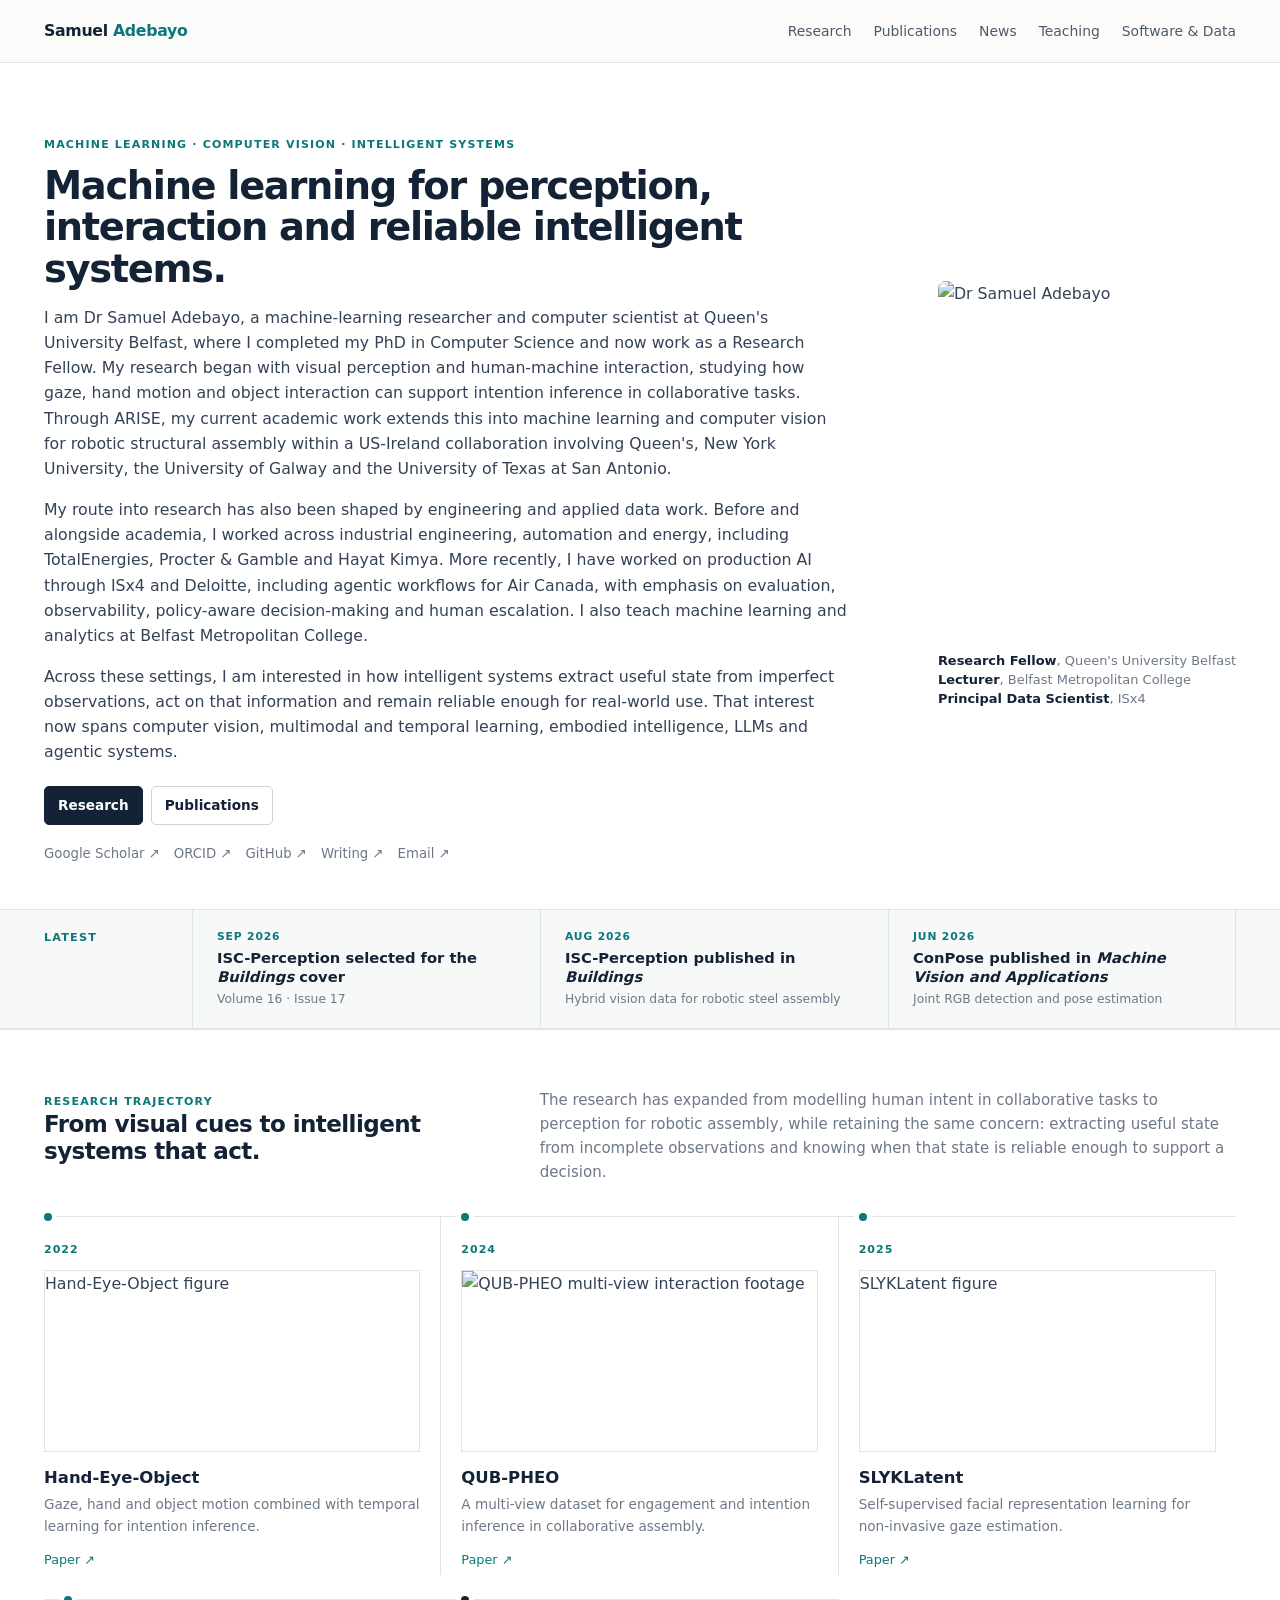
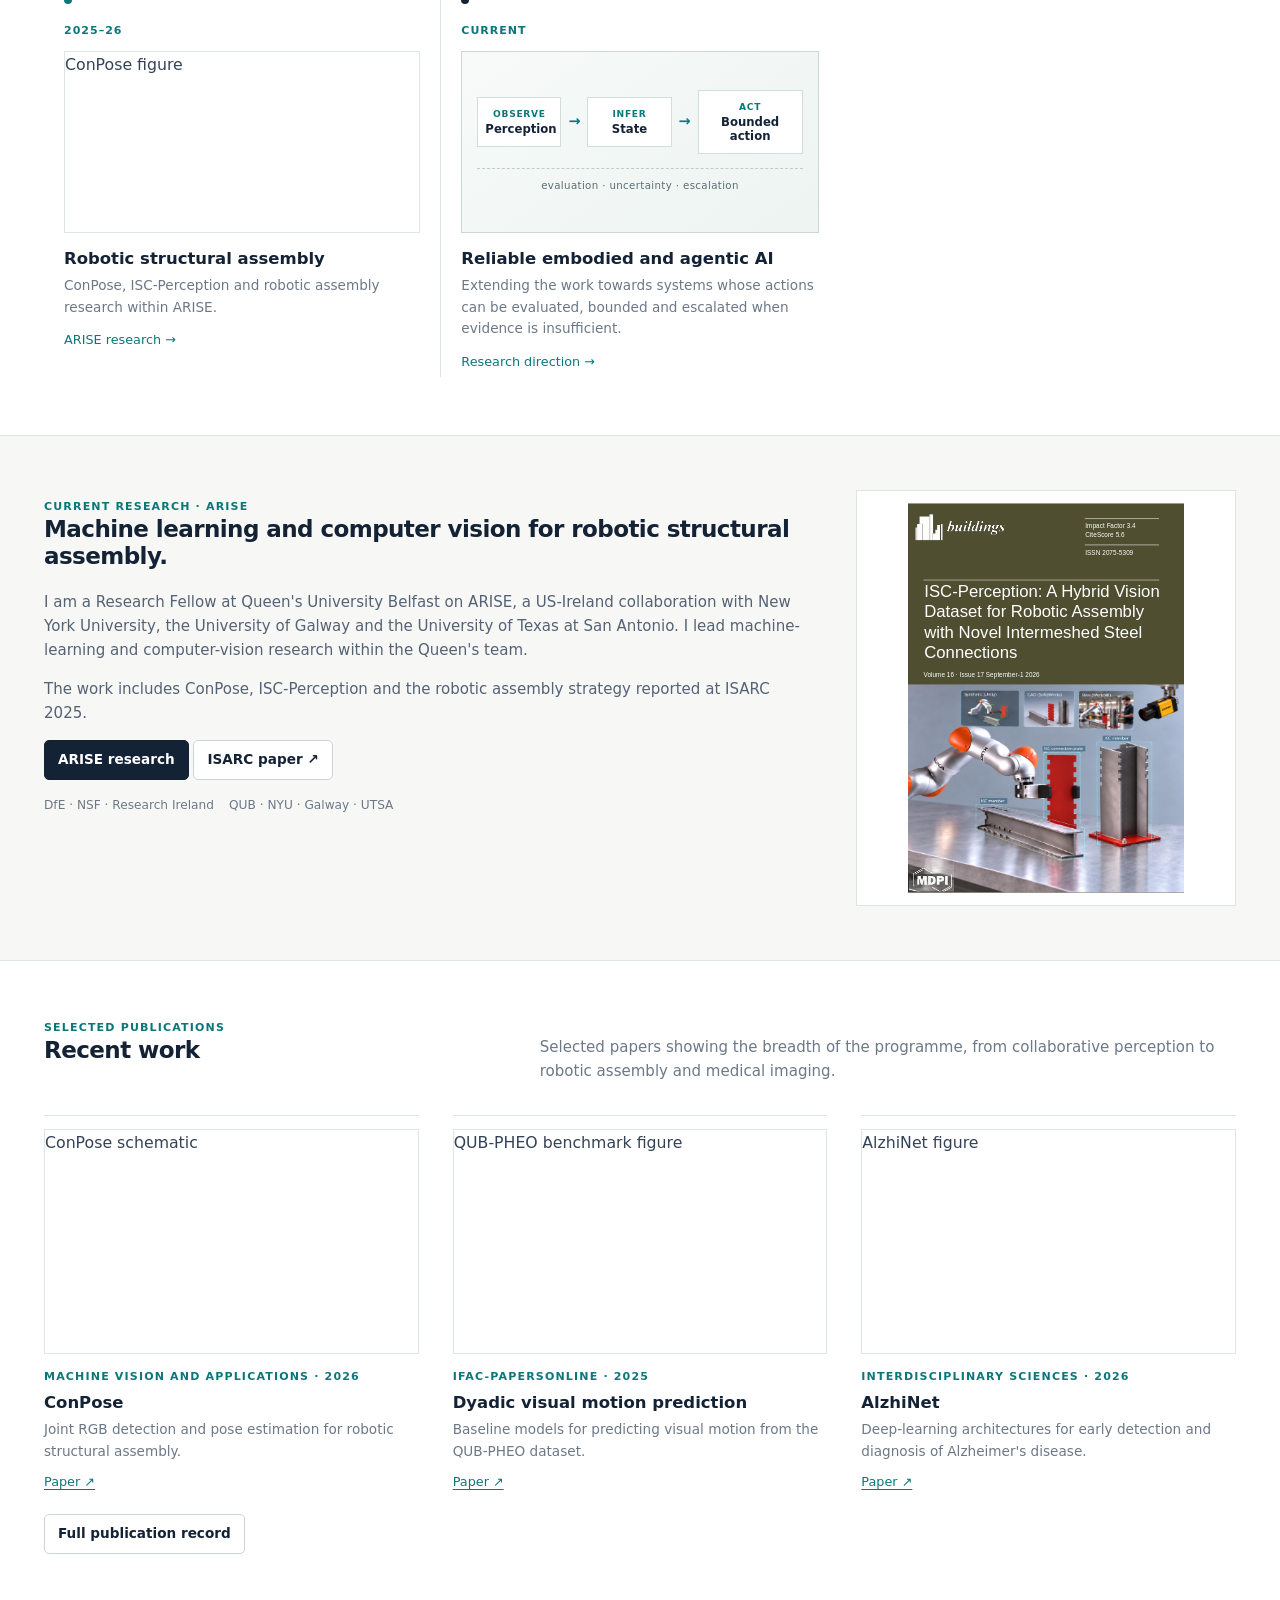
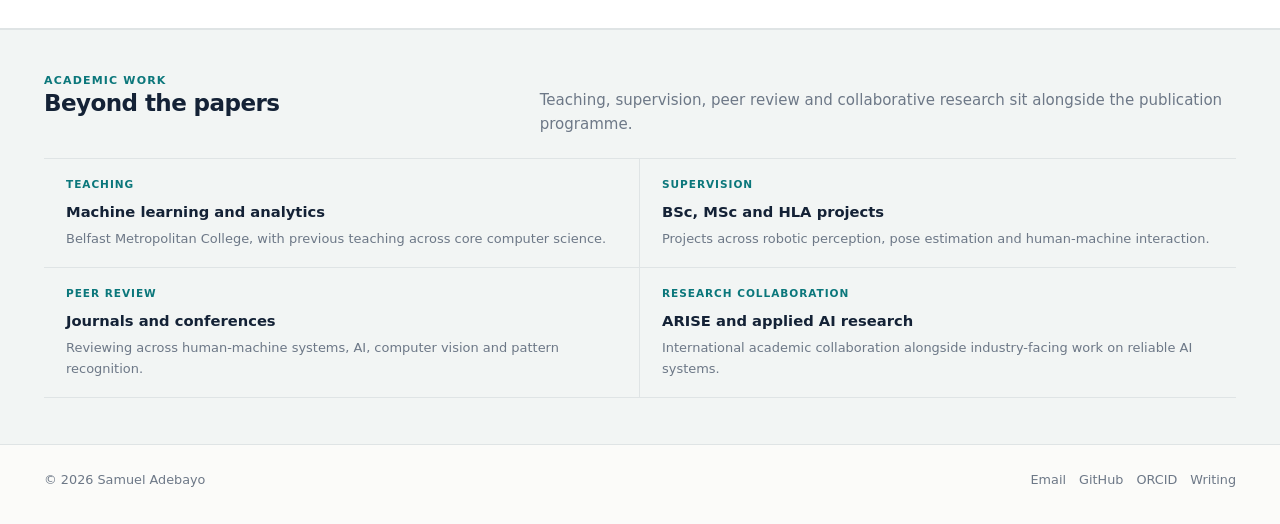
==== commit 8100eaf0: "Expand academic homepage biography" ====
--- a/index.html
+++ b/index.html
@@ -17,7 +17,7 @@
 <body>
 <header class="site-header"><div class="container nav"><a class="brand" href="index.html">Samuel <span>Adebayo</span></a><button class="nav-toggle" data-nav-toggle aria-expanded="false" aria-label="Open navigation">☰</button><nav class="nav-links" data-nav-menu aria-label="Primary"><a href="research.html">Research</a><a href="publications.html">Publications</a><a href="news.html">News</a><a href="teaching.html">Teaching</a><a href="software.html">Software & Data</a></nav></div></header>
 <main>
-<section class="hero"><div class="container hero-grid"><div><p class="eyebrow">Machine learning · computer vision · intelligent systems</p><h1>Machine learning for perception, interaction and reliable intelligent systems.</h1><p class="lead">I am Dr Samuel Adebayo, a machine-learning researcher and computer scientist. My research spans visual perception and human-machine interaction, robotic structural assembly, and the evaluation of reliable LLM and agentic systems.</p><div class="hero-actions"><a class="button primary" href="research.html">Research</a><a class="button" href="publications.html">Publications</a></div><div class="social-row"><a href="https://scholar.google.com/citations?user=spfLwBEAAAAJ&hl=en">Google Scholar ↗</a><a href="https://orcid.org/0000-0002-8592-1196">ORCID ↗</a><a href="https://github.com/exponentialR">GitHub ↗</a><a href="https://samueladebayo.com/">Writing ↗</a><a href="mailto:samueladebayo@ieee.org">Email ↗</a></div></div><div class="profile-card"><img class="headshot" src="https://avatars.githubusercontent.com/u/73752977?v=4" alt="Dr Samuel Adebayo" /><p class="role-note"><strong>Research Fellow</strong>, Queen's University Belfast<br><strong>Lecturer</strong>, Belfast Metropolitan College<br><strong>Principal Data Scientist</strong>, ISx4</p></div></div></section>
+<section class="hero"><div class="container hero-grid"><div><p class="eyebrow">Machine learning · computer vision · intelligent systems</p><h1>Machine learning for perception, interaction and reliable intelligent systems.</h1><div class="hero-bio"><p>I am Dr Samuel Adebayo, a machine-learning researcher and computer scientist at Queen's University Belfast, where I completed my PhD in Computer Science and now work as a Research Fellow. My research began with visual perception and human-machine interaction, studying how gaze, hand motion and object interaction can support intention inference in collaborative tasks. Through ARISE, my current academic work extends this into machine learning and computer vision for robotic structural assembly within a US-Ireland collaboration involving Queen's, New York University, the University of Galway and the University of Texas at San Antonio.</p><p>My route into research has also been shaped by engineering and applied data work. Before and alongside academia, I worked across industrial engineering, automation and energy, including TotalEnergies, Procter &amp; Gamble and Hayat Kimya. More recently, I have worked on production AI through ISx4 and Deloitte, including agentic workflows for Air Canada, with emphasis on evaluation, observability, policy-aware decision-making and human escalation. I also teach machine learning and analytics at Belfast Metropolitan College.</p><p>Across these settings, I am interested in how intelligent systems extract useful state from imperfect observations, act on that information and remain reliable enough for real-world use. That interest now spans computer vision, multimodal and temporal learning, embodied intelligence, LLMs and agentic systems.</p></div><div class="hero-actions"><a class="button primary" href="research.html">Research</a><a class="button" href="publications.html">Publications</a></div><div class="social-row"><a href="https://scholar.google.com/citations?user=spfLwBEAAAAJ&hl=en">Google Scholar ↗</a><a href="https://orcid.org/0000-0002-8592-1196">ORCID ↗</a><a href="https://github.com/exponentialR">GitHub ↗</a><a href="https://samueladebayo.com/">Writing ↗</a><a href="mailto:samueladebayo@ieee.org">Email ↗</a></div></div><div class="profile-card"><img class="headshot" src="https://avatars.githubusercontent.com/u/73752977?v=4" alt="Dr Samuel Adebayo" /><p class="role-note"><strong>Research Fellow</strong>, Queen's University Belfast<br><strong>Lecturer</strong>, Belfast Metropolitan College<br><strong>Principal Data Scientist</strong>, ISx4</p></div></div></section>
 
 <section class="latest"><div class="container"><div class="latest-label">Latest</div><div class="latest-grid"><a class="latest-item" href="news.html"><span>Sep 2026</span><strong>ISC-Perception selected for the <em>Buildings</em> cover</strong><small>Volume 16 · Issue 17</small></a><a class="latest-item" href="https://doi.org/10.3390/buildings16173407"><span>Aug 2026</span><strong>ISC-Perception published in <em>Buildings</em></strong><small>Hybrid vision data for robotic steel assembly</small></a><a class="latest-item" href="https://doi.org/10.1007/s00138-026-01863-4"><span>Jun 2026</span><strong>ConPose published in <em>Machine Vision and Applications</em></strong><small>Joint RGB detection and pose estimation</small></a></div></div></section>
 
--- a/assets/styles.css
+++ b/assets/styles.css
@@ -7,35 +7,36 @@
   --surface:#ffffff;
   --line:#dfe4e5;
   --soft:#f2f5f4;
-  --max:1600px;
-  --read:860px;
+  --max:1760px;
+  --read:900px;
 }
 *{box-sizing:border-box}
 html{scroll-behavior:smooth}
-body{margin:0;background:var(--paper);color:var(--text);font-family:Aptos,"Segoe UI",Inter,system-ui,-apple-system,BlinkMacSystemFont,sans-serif;font-size:15.5px;line-height:1.6;-webkit-font-smoothing:antialiased}
-img{max-width:100%;display:block}a{color:var(--accent);text-underline-offset:3px}.container{width:min(calc(100% - 72px),var(--max));margin:0 auto}
+body{margin:0;background:var(--paper);color:var(--text);font-family:Aptos,"Segoe UI",Inter,system-ui,-apple-system,BlinkMacSystemFont,sans-serif;font-size:15.75px;line-height:1.6;-webkit-font-smoothing:antialiased}
+img{max-width:100%;display:block}a{color:var(--accent);text-underline-offset:3px}.container{width:min(calc(100% - 88px),var(--max));margin:0 auto}
 .site-header{position:sticky;top:0;z-index:40;background:rgba(251,251,249,.95);backdrop-filter:blur(12px);border-bottom:1px solid var(--line)}
-.nav{height:60px;display:flex;align-items:center;justify-content:space-between;gap:24px}.brand{font-weight:800;text-decoration:none;color:var(--ink);letter-spacing:-.02em}.brand span{color:var(--accent)}.nav-links{display:flex;gap:20px;align-items:center}.nav-links a{font-size:.86rem;color:#4c5a6a;text-decoration:none}.nav-links a:hover,.nav-links a[aria-current="page"]{color:var(--ink)}.nav-toggle{display:none;border:0;background:transparent;color:var(--ink);font-size:1.25rem;padding:6px}
-.eyebrow,.section-kicker,.feature-label,.venue,.news-date,.number,.label{font-size:.68rem;font-weight:800;letter-spacing:.105em;text-transform:uppercase;color:var(--accent)}
-h1,h2,h3{color:var(--ink);margin-top:0}h1{font-size:clamp(2.05rem,3.1vw,2.9rem);line-height:1.08;letter-spacing:-.035em;margin-bottom:14px;max-width:900px}h2{font-size:clamp(1.4rem,1.85vw,1.78rem);line-height:1.18;letter-spacing:-.025em}h3{font-size:1.02rem;line-height:1.3}
-.hero{padding:54px 0 38px;background:var(--surface);border-bottom:1px solid var(--line)}.hero-grid{display:grid;grid-template-columns:minmax(0,1.45fr) minmax(270px,.55fr);gap:72px;align-items:center}.hero .lead{max-width:820px;font-size:1rem;color:#49576a;margin:0}.hero-actions{display:flex;gap:8px;flex-wrap:wrap;margin:20px 0 17px}.button{display:inline-flex;align-items:center;justify-content:center;padding:7px 12px;border:1px solid #cdd4d8;border-radius:5px;background:#fff;color:var(--ink);text-decoration:none;font-size:.84rem;font-weight:700}.button.primary{background:var(--ink);border-color:var(--ink);color:#fff}.social-row{display:flex;flex-wrap:wrap;gap:13px;font-size:.82rem}.social-row a{color:var(--muted);text-decoration:none}.social-row a:hover{color:var(--ink)}.profile-card{max-width:330px;justify-self:end}.headshot{width:100%;aspect-ratio:4/4.8;object-fit:cover;border-radius:7px}.role-note{margin:11px 0 0;color:var(--muted);font-size:.8rem;line-height:1.48}.role-note strong{color:var(--ink)}
-.latest{background:#f7f9f8;border-bottom:1px solid var(--line)}.latest .container{display:grid;grid-template-columns:110px 1fr;gap:26px;align-items:stretch}.latest-label{padding:18px 0;font-size:.69rem;font-weight:800;text-transform:uppercase;letter-spacing:.105em;color:var(--accent)}.latest-grid{display:grid;grid-template-columns:repeat(3,1fr)}.latest-item{display:flex;flex-direction:column;gap:2px;padding:17px 22px;border-left:1px solid var(--line);text-decoration:none;color:inherit}.latest-item:last-child{border-right:1px solid var(--line)}.latest-item span{font-size:.66rem;font-weight:800;text-transform:uppercase;letter-spacing:.08em;color:var(--accent)}.latest-item strong{font-size:.9rem;line-height:1.34;color:var(--ink);font-weight:720}.latest-item small{font-size:.76rem;color:var(--muted)}.latest-item:hover{background:#fff}
+.nav{height:62px;display:flex;align-items:center;justify-content:space-between;gap:24px}.brand{font-weight:800;text-decoration:none;color:var(--ink);letter-spacing:-.02em}.brand span{color:var(--accent)}.nav-links{display:flex;gap:22px;align-items:center}.nav-links a{font-size:.87rem;color:#4c5a6a;text-decoration:none}.nav-links a:hover,.nav-links a[aria-current="page"]{color:var(--ink)}.nav-toggle{display:none;border:0;background:transparent;color:var(--ink);font-size:1.25rem;padding:6px}
+.eyebrow,.section-kicker,.feature-label,.venue,.news-date,.number,.label{font-size:.69rem;font-weight:800;letter-spacing:.105em;text-transform:uppercase;color:var(--accent)}
+h1,h2,h3{color:var(--ink);margin-top:0}h1{font-size:clamp(2.1rem,3vw,3rem);line-height:1.08;letter-spacing:-.035em;margin-bottom:15px;max-width:920px}h2{font-size:clamp(1.42rem,1.8vw,1.82rem);line-height:1.18;letter-spacing:-.025em}h3{font-size:1.04rem;line-height:1.3}
+.hero{padding:62px 0 44px;background:var(--surface);border-bottom:1px solid var(--line)}.hero-grid{display:grid;grid-template-columns:minmax(0,1.5fr) minmax(300px,.5fr);gap:88px;align-items:center}.hero .lead{max-width:860px;font-size:1.02rem;color:#49576a;margin:0}.hero-actions{display:flex;gap:8px;flex-wrap:wrap;margin:21px 0 18px}.button{display:inline-flex;align-items:center;justify-content:center;padding:8px 13px;border:1px solid #cdd4d8;border-radius:5px;background:#fff;color:var(--ink);text-decoration:none;font-size:.85rem;font-weight:700}.button.primary{background:var(--ink);border-color:var(--ink);color:#fff}.social-row{display:flex;flex-wrap:wrap;gap:14px;font-size:.83rem}.social-row a{color:var(--muted);text-decoration:none}.social-row a:hover{color:var(--ink)}.profile-card{max-width:355px;justify-self:end}.headshot{width:100%;aspect-ratio:4/4.8;object-fit:cover;border-radius:7px}.role-note{margin:12px 0 0;color:var(--muted);font-size:.81rem;line-height:1.5}.role-note strong{color:var(--ink)}
+.latest{background:#f7f9f8;border-bottom:1px solid var(--line)}.latest .container{display:grid;grid-template-columns:120px 1fr;gap:28px;align-items:stretch}.latest-label{padding:19px 0;font-size:.7rem;font-weight:800;text-transform:uppercase;letter-spacing:.105em;color:var(--accent)}.latest-grid{display:grid;grid-template-columns:repeat(3,1fr)}.latest-item{display:flex;flex-direction:column;gap:3px;padding:18px 24px;border-left:1px solid var(--line);text-decoration:none;color:inherit}.latest-item:last-child{border-right:1px solid var(--line)}.latest-item span{font-size:.67rem;font-weight:800;text-transform:uppercase;letter-spacing:.08em;color:var(--accent)}.latest-item strong{font-size:.92rem;line-height:1.34;color:var(--ink);font-weight:720}.latest-item small{font-size:.77rem;color:var(--muted)}.latest-item:hover{background:#fff}
 .visual-strip{padding:22px 0;background:#fff;border-bottom:1px solid var(--line)}.visual-grid{display:grid;grid-template-columns:repeat(3,1fr);gap:16px}.visual-tile{position:relative;min-height:172px;border:1px solid var(--line);background:#fff;overflow:hidden;text-decoration:none;color:inherit}.visual-tile img{width:100%;height:100%;object-fit:cover;position:absolute;inset:0}.visual-tile.figure-tile{padding:10px;display:flex;align-items:center;justify-content:center}.visual-tile object{width:100%;height:152px;border:0;pointer-events:none;background:#fff}.visual-tile .shade{position:absolute;left:0;right:0;bottom:0;padding:34px 12px 10px;background:linear-gradient(transparent,rgba(13,27,44,.86));color:#fff}.visual-tile .shade small{display:block;font-size:.64rem;letter-spacing:.08em;text-transform:uppercase;color:#bfe1de;font-weight:800}.visual-tile .shade strong{display:block;font-size:.88rem;margin-top:2px}
-.section{padding:52px 0}.section.white{background:#fff;border-block:1px solid var(--line)}.section.tint{background:var(--soft);border-block:1px solid var(--line)}.section.tight{padding:32px 0}.section-heading{display:grid;grid-template-columns:minmax(260px,.6fr) minmax(420px,1fr);gap:56px;align-items:end;margin-bottom:28px}.section-heading p{margin:0;color:var(--muted);font-size:.92rem;max-width:760px}.section-action{margin-top:20px}
-.trajectory{display:grid;grid-template-columns:repeat(5,minmax(0,1fr));border-top:1px solid var(--line);gap:0}.trajectory-item{position:relative;padding:22px 18px 2px 0;border-right:1px solid var(--line);min-width:0}.trajectory-item:not(:first-child){padding-left:18px}.trajectory-item:last-child{border-right:0}.trajectory-item::before{content:"";position:absolute;width:8px;height:8px;border-radius:50%;background:var(--accent);top:-4px;left:0;box-shadow:0 0 0 5px #fff}.trajectory-item:not(:first-child)::before{left:18px}.trajectory-year{font-size:.68rem;font-weight:800;letter-spacing:.09em;text-transform:uppercase;color:var(--accent);margin-bottom:10px}.trajectory-media{height:155px;border:1px solid var(--line);background:#fff;overflow:hidden;display:flex;align-items:center;justify-content:center;margin-bottom:14px}.trajectory-media object{width:100%;height:153px;border:0;pointer-events:none;background:#fff}.trajectory-media.image img{width:100%;height:100%;object-fit:cover}.trajectory-item h3{margin:0 0 6px}.trajectory-item p{font-size:.84rem;color:var(--muted);margin:0 0 8px}.trajectory-item>a{font-size:.79rem;text-decoration:none}.trajectory-current{height:155px;border:1px solid var(--line);background:var(--soft);padding:14px;display:flex;align-content:flex-start;gap:7px;flex-wrap:wrap;margin-bottom:14px}.trajectory-current span{border:1px solid #ced8d6;background:#fff;color:#4e6066;border-radius:999px;padding:4px 8px;font-size:.7rem}.trajectory-item.current::before{background:var(--ink)}
+.section{padding:58px 0}.section.white{background:#fff;border-block:1px solid var(--line)}.section.tint{background:var(--soft);border-block:1px solid var(--line)}.section.tight{padding:34px 0}.section-heading{display:grid;grid-template-columns:minmax(290px,.62fr) minmax(460px,1fr);gap:64px;align-items:end;margin-bottom:32px}.section-heading p{margin:0;color:var(--muted);font-size:.94rem;max-width:790px}.section-action{margin-top:22px}
+.trajectory{display:grid;grid-template-columns:repeat(5,minmax(0,1fr));border-top:1px solid var(--line);gap:0}.trajectory-item{position:relative;padding:24px 20px 4px 0;border-right:1px solid var(--line);min-width:0}.trajectory-item:not(:first-child){padding-left:20px}.trajectory-item:last-child{border-right:0}.trajectory-item::before{content:"";position:absolute;width:8px;height:8px;border-radius:50%;background:var(--accent);top:-4px;left:0;box-shadow:0 0 0 5px #fff}.trajectory-item:not(:first-child)::before{left:20px}.trajectory-year{font-size:.69rem;font-weight:800;letter-spacing:.09em;text-transform:uppercase;color:var(--accent);margin-bottom:11px}.trajectory-media{height:182px;border:1px solid var(--line);background:#fff;overflow:hidden;display:flex;align-items:center;justify-content:center;margin-bottom:15px}.trajectory-media object{width:100%;height:180px;border:0;pointer-events:none;background:#fff}.trajectory-media.image img{width:100%;height:100%;object-fit:cover}.trajectory-item h3{margin:0 0 6px;font-size:1.03rem}.trajectory-item p{font-size:.85rem;color:var(--muted);margin:0 0 8px}.trajectory-item>a{font-size:.8rem;text-decoration:none}.trajectory-current{height:182px;border:1px solid #cbd7d6;background:linear-gradient(145deg,#f7faf9,#edf4f2);padding:15px;display:flex;flex-direction:column;justify-content:center;gap:14px;margin-bottom:15px}.system-stages{display:grid;grid-template-columns:1fr auto 1fr auto 1.25fr;gap:7px;align-items:center}.system-stage{min-width:0;padding:9px 7px;border:1px solid #d3dddd;background:#fff;text-align:center}.system-stage span{display:block;font-size:.57rem;color:var(--accent);text-transform:uppercase;letter-spacing:.075em;font-weight:800;margin-bottom:2px}.system-stage strong{display:block;font-size:.73rem;line-height:1.18;color:var(--ink)}.system-arrow{color:var(--accent);font-weight:800;font-size:.9rem}.system-loop{padding-top:8px;border-top:1px dashed #becdcc;text-align:center;color:#5d6d70;font-size:.64rem;letter-spacing:.035em}.trajectory-item.current::before{background:var(--ink)}
 .research-lines{display:grid;grid-template-columns:repeat(3,1fr);gap:0;border-top:1px solid var(--line);border-bottom:1px solid var(--line)}.research-line{padding:18px 20px 19px;border-right:1px solid var(--line);background:transparent;min-height:160px}.research-line:last-child{border-right:0}.research-line h3{margin:7px 0 7px}.research-line p{margin:0;color:#586579;font-size:.89rem}.tags{display:flex;gap:6px;flex-wrap:wrap;margin-top:11px}.tag{font-size:.69rem;color:#536271;border:1px solid #d4dadd;padding:2px 7px;border-radius:999px;background:#fff}
-.arise-section{background:#f7f8f6}.feature{display:grid;grid-template-columns:minmax(0,.82fr) minmax(480px,1.18fr);border-top:1px solid var(--line);border-bottom:1px solid var(--line);background:#fff}.feature-copy{padding:34px 42px 34px 0}.feature-copy p{max-width:690px}.feature h2,.feature h3{color:var(--ink)}.feature p{font-size:.92rem;color:#556275}.feature-image{min-height:360px;display:flex;align-items:center;justify-content:center;border-left:1px solid var(--line);background:#fff;overflow:hidden}.feature-image img{width:100%;height:100%;object-fit:cover}.feature-image.cover-preview img{object-fit:contain;padding:16px}.feature-image object{width:100%;height:360px;border:0;pointer-events:none}.feature-meta{display:flex;gap:14px;flex-wrap:wrap;margin-top:15px;font-size:.75rem;color:var(--muted)}
-.paper-grid{display:grid;grid-template-columns:repeat(3,1fr);gap:28px}.paper-grid.four{grid-template-columns:repeat(4,1fr)}.paper-card{border-top:1px solid var(--line);padding-top:12px}.paper-card .thumb{height:190px;background:#fff;border:1px solid var(--line);display:flex;align-items:center;justify-content:center;overflow:hidden}.paper-card .thumb img{width:100%;height:100%;object-fit:cover}.paper-card .thumb.contain img{object-fit:contain;padding:9px}.paper-card .thumb object{width:100%;height:188px;border:0;pointer-events:none;background:#fff}.paper-card .body{padding:13px 0 0}.paper-card h3{margin:6px 0}.paper-card p{margin:0;color:var(--muted);font-size:.83rem}.paper-card .links{display:flex;gap:10px;margin-top:9px;font-size:.79rem}
+.arise-section{background:#f7f8f6;padding-top:54px;padding-bottom:54px}.feature{display:grid;grid-template-columns:minmax(0,1.22fr) minmax(360px,.78fr);max-width:1480px;margin:0 auto;border-top:1px solid var(--line);border-bottom:1px solid var(--line);background:#fff}.feature-copy{padding:38px 52px 38px 0}.feature-copy p{max-width:760px}.feature h2,.feature h3{color:var(--ink)}.feature p{font-size:.94rem;color:#556275}.feature-image{height:500px;min-height:0;display:flex;align-items:center;justify-content:center;border-left:1px solid var(--line);background:#fff;overflow:hidden}.feature-image img{max-width:100%;max-height:100%;object-fit:contain}.feature-image.cover-preview img{width:auto;height:100%;padding:14px}.feature-image object{width:100%;height:100%;border:0;pointer-events:none}.feature-meta{display:flex;gap:15px;flex-wrap:wrap;margin-top:16px;font-size:.76rem;color:var(--muted)}
+.selected-publications .container{max-width:1580px}.paper-grid{display:grid;grid-template-columns:repeat(3,1fr);gap:34px}.paper-grid.four{grid-template-columns:repeat(4,1fr)}.paper-card{border-top:1px solid var(--line);padding-top:13px}.paper-card .thumb{height:225px;background:#fff;border:1px solid var(--line);display:flex;align-items:center;justify-content:center;overflow:hidden}.paper-card .thumb img{width:100%;height:100%;object-fit:cover}.paper-card .thumb.contain img{object-fit:contain;padding:9px}.paper-card .thumb object{width:100%;height:223px;border:0;pointer-events:none;background:#fff}.paper-card .body{padding:14px 0 0}.paper-card h3{margin:6px 0;font-size:1.03rem}.paper-card p{margin:0;color:var(--muted);font-size:.85rem}.paper-card .links{display:flex;gap:10px;margin-top:9px;font-size:.8rem}
 .pub-list{border-top:1px solid var(--line)}.pub{display:grid;grid-template-columns:68px 1fr;gap:18px;padding:16px 0;border-bottom:1px solid var(--line)}.pub-year{font-size:.86rem;color:var(--muted);font-weight:700}.pub-title{font-size:.92rem;line-height:1.38;color:var(--ink);font-weight:730}.pub-meta{font-size:.83rem;color:var(--muted);margin-top:3px}.pub-links{display:flex;gap:11px;margin-top:5px;font-size:.78rem}
 .news-grid{display:grid;grid-template-columns:repeat(3,1fr);gap:22px}.news-card{border-top:1px solid var(--line);padding-top:12px}.news-card img{width:100%;aspect-ratio:16/9;object-fit:cover;border:1px solid var(--line);margin-bottom:12px}.news-card-body{padding:0}.news-card h3{margin:5px 0 6px}.news-card p{margin:0;color:var(--muted);font-size:.84rem}
-.academic-footprint{background:var(--soft);border-top:1px solid var(--line)}.footprint-grid{display:grid;grid-template-columns:repeat(4,1fr);border-top:1px solid var(--line);border-bottom:1px solid var(--line)}.footprint-grid>a,.footprint-grid>div{padding:18px 22px;border-right:1px solid var(--line);text-decoration:none;color:inherit}.footprint-grid>*:last-child{border-right:0}.footprint-grid span{display:block;font-size:.66rem;color:var(--accent);font-weight:800;text-transform:uppercase;letter-spacing:.09em;margin-bottom:7px}.footprint-grid strong{display:block;color:var(--ink);font-size:.92rem}.footprint-grid p{font-size:.82rem;color:var(--muted);margin:6px 0 0}.footprint-grid>a:hover{background:#fff}
+.academic-footprint{background:var(--soft);border-top:1px solid var(--line);padding:42px 0 46px}.academic-footprint .section-heading{margin-bottom:22px}.footprint-grid{display:grid;grid-template-columns:repeat(4,1fr);border-top:1px solid var(--line);border-bottom:1px solid var(--line)}.footprint-grid>a,.footprint-grid>div{padding:17px 22px;border-right:1px solid var(--line);text-decoration:none;color:inherit}.footprint-grid>*:last-child{border-right:0}.footprint-grid span{display:block;font-size:.66rem;color:var(--accent);font-weight:800;text-transform:uppercase;letter-spacing:.09em;margin-bottom:7px}.footprint-grid strong{display:block;color:var(--ink);font-size:.92rem}.footprint-grid p{font-size:.81rem;color:var(--muted);margin:6px 0 0}.footprint-grid>a:hover{background:#fff}
 .page-hero{padding:42px 0 26px;background:#fff;border-bottom:1px solid var(--line)}.page-hero h1{font-size:clamp(1.9rem,2.7vw,2.4rem);margin-bottom:10px;max-width:900px}.page-hero p{max-width:var(--read);margin:0;color:var(--muted);font-size:.94rem}.content-grid{display:grid;grid-template-columns:190px minmax(0,var(--read));gap:50px;justify-content:start}.side-index{position:sticky;top:80px;align-self:start;border-top:1px solid var(--line)}.side-index a{display:block;padding:7px 0;border-bottom:1px solid var(--line);font-size:.81rem;color:var(--muted);text-decoration:none}.side-index a:hover{color:var(--ink)}.prose{max-width:var(--read)}.prose h2{font-size:1.36rem;margin-top:40px;margin-bottom:10px}.prose h2:first-child{margin-top:0}.prose h3{font-size:1.02rem;margin-top:22px}.prose p,.prose li{font-size:.92rem;color:#536176}.research-visual{margin:18px 0 24px;border:1px solid var(--line);background:#fff}.research-visual img{width:100%;max-height:380px;object-fit:contain;background:#fff}.research-visual object{display:block;width:100%;height:330px;border:0;pointer-events:none;background:#fff}.research-visual.compact object{height:260px}.research-visual figcaption{padding:8px 11px;border-top:1px solid var(--line);font-size:.75rem;color:var(--muted)}.research-pair{display:grid;grid-template-columns:1fr 1fr;gap:16px;margin:18px 0 24px}.research-pair .research-visual{margin:0}.cover-link{display:block;color:inherit;text-decoration:none}.cover-object{width:100%;height:410px;border:0;pointer-events:none}
 .timeline{border-left:1px solid var(--line);padding-left:22px;margin-left:4px;max-width:var(--read)}.timeline-item{position:relative;margin-bottom:24px}.timeline-item::before{content:"";position:absolute;width:7px;height:7px;border-radius:50%;background:var(--accent);left:-26px;top:7px}.timeline-item h2,.timeline-item h3{font-size:1rem;margin:4px 0 5px}.timeline-item p{font-size:.87rem;color:var(--muted);margin:.25em 0}
 .tool-grid{display:grid;grid-template-columns:repeat(2,minmax(0,1fr));gap:22px}.tool-card{background:#fff;border:1px solid var(--line)}.tool-card .tool-visual{height:180px;overflow:hidden;background:#fff;border-bottom:1px solid var(--line)}.tool-card .tool-visual img{width:100%;height:100%;object-fit:cover}.tool-card .tool-visual.contain img{object-fit:contain;padding:10px}.tool-card .tool-body{padding:16px}.tool-card h3{margin:0 0 6px}.tool-card p{font-size:.88rem;color:var(--muted);margin:0}.tool-card .links{display:flex;gap:10px;margin-top:10px;font-size:.8rem}.tool-terminal{height:100%;background:#17283d;color:#dbe7e5;font-family:ui-monospace,SFMono-Regular,Menlo,monospace;font-size:.74rem;line-height:1.65;padding:16px}.tool-terminal .green{color:#77d4ca}
 .split{display:grid;grid-template-columns:1fr 1fr;gap:24px}.cards{display:grid;grid-template-columns:repeat(3,1fr);gap:22px}.card{background:#fff;border-top:1px solid var(--line);padding:16px 0}.card h2{font-size:1.18rem}.card h3{margin:7px 0 6px}.card p{font-size:.88rem;color:var(--muted)}.module-list{columns:2;column-gap:24px;padding-left:18px}.cta{padding:18px 0;border-top:1px solid var(--line);border-bottom:1px solid var(--line)}.cta h3{margin-bottom:4px}.cta p{margin:0;color:var(--muted);font-size:.88rem}
-.site-footer{border-top:1px solid var(--line);padding:24px 0 32px;margin-top:0;color:var(--muted);font-size:.79rem}.footer-row{display:flex;justify-content:space-between;gap:16px;flex-wrap:wrap}.footer-links{display:flex;gap:13px;flex-wrap:wrap}.footer-links a{color:var(--muted);text-decoration:none}
-@media(min-width:1700px){body{font-size:16px}.hero{padding-top:62px;padding-bottom:44px}.trajectory-media,.trajectory-current{height:175px}.trajectory-media object{height:173px}.paper-card .thumb{height:215px}.paper-card .thumb object{height:213px}}
-@media(max-width:1180px){.trajectory{grid-template-columns:repeat(3,1fr)}.trajectory-item:nth-child(3){border-right:0}.trajectory-item:nth-child(n+4){border-top:1px solid var(--line);margin-top:24px;padding-top:22px}.footprint-grid{grid-template-columns:repeat(2,1fr)}.footprint-grid>*:nth-child(2){border-right:0}.footprint-grid>*:nth-child(n+3){border-top:1px solid var(--line)}}
-@media(max-width:960px){.paper-grid.four{grid-template-columns:repeat(2,1fr)}.latest .container{grid-template-columns:1fr;gap:0}.latest-label{padding-bottom:5px}.latest-grid{grid-template-columns:1fr}.latest-item{border-left:0;border-top:1px solid var(--line);padding-left:0}.latest-item:last-child{border-right:0}.feature{grid-template-columns:1fr}.feature-copy{padding-right:0}.feature-image{border-left:0;border-top:1px solid var(--line)}}
+.site-footer{border-top:1px solid var(--line);padding:25px 0 34px;margin-top:0;color:var(--muted);font-size:.8rem}.footer-row{display:flex;justify-content:space-between;gap:16px;flex-wrap:wrap}.footer-links{display:flex;gap:13px;flex-wrap:wrap}.footer-links a{color:var(--muted);text-decoration:none}
+@media(min-width:1700px){body{font-size:16.5px}.hero{padding-top:70px;padding-bottom:50px}.hero-grid{gap:104px}.profile-card{max-width:390px}.hero .lead{font-size:1.04rem}.latest-item{padding-top:20px;padding-bottom:20px}.trajectory-media,.trajectory-current{height:198px}.trajectory-media object{height:196px}.paper-card .thumb{height:245px}.paper-card .thumb object{height:243px}.feature-image{height:520px}}
+@media(min-width:2100px){body{font-size:17px}.container{width:min(calc(100% - 120px),var(--max))}h1{font-size:3.15rem}.hero{padding-top:78px;padding-bottom:56px}.profile-card{max-width:410px}.trajectory-media,.trajectory-current{height:212px}.trajectory-media object{height:210px}.paper-card .thumb{height:260px}.paper-card .thumb object{height:258px}}
+@media(max-width:1280px){.trajectory{grid-template-columns:repeat(3,1fr)}.trajectory-item:nth-child(3){border-right:0}.trajectory-item:nth-child(n+4){border-top:1px solid var(--line);margin-top:24px;padding-top:22px}.footprint-grid{grid-template-columns:repeat(2,1fr)}.footprint-grid>*:nth-child(2){border-right:0}.footprint-grid>*:nth-child(n+3){border-top:1px solid var(--line)}.feature{grid-template-columns:1fr .8fr}.feature-image{height:460px}}
+@media(max-width:960px){.paper-grid.four{grid-template-columns:repeat(2,1fr)}.latest .container{grid-template-columns:1fr;gap:0}.latest-label{padding-bottom:5px}.latest-grid{grid-template-columns:1fr}.latest-item{border-left:0;border-top:1px solid var(--line);padding-left:0}.latest-item:last-child{border-right:0}.feature{grid-template-columns:1fr}.feature-copy{padding-right:0}.feature-image{height:430px;border-left:0;border-top:1px solid var(--line)}}
 @media(max-width:860px){.container{width:min(calc(100% - 36px),var(--max))}.hero-grid,.section-heading,.content-grid,.split{grid-template-columns:1fr}.hero-grid{gap:28px}.profile-card{justify-self:start;max-width:300px}.visual-grid,.research-lines,.news-grid,.tool-grid,.cards,.paper-grid{grid-template-columns:1fr}.research-line{border-right:0;border-bottom:1px solid var(--line)}.research-line:last-child{border-bottom:0}.side-index{position:static}.research-pair{grid-template-columns:1fr}.trajectory{grid-template-columns:1fr}.trajectory-item,.trajectory-item:not(:first-child){padding:20px 0;border-right:0;border-bottom:1px solid var(--line);margin:0}.trajectory-item:nth-child(n+4){border-top:0;margin-top:0;padding-top:20px}.trajectory-item::before,.trajectory-item:not(:first-child)::before{left:0}.trajectory-item:last-child{border-bottom:0}.trajectory-media,.trajectory-current{max-width:620px}.footprint-grid{grid-template-columns:1fr}.footprint-grid>a,.footprint-grid>div{border-right:0;border-bottom:1px solid var(--line)}.footprint-grid>*:last-child{border-bottom:0}.page-hero p,.prose{max-width:100%}}
-@media(max-width:640px){.container{width:min(calc(100% - 28px),var(--max))}.nav-toggle{display:block}.nav-links{display:none;position:absolute;left:14px;right:14px;top:54px;background:#fff;border:1px solid var(--line);padding:8px;flex-direction:column;align-items:stretch}.nav-links.is-open{display:flex}.nav-links a{padding:8px}.hero{padding-top:34px}.hero-grid{gap:24px}h1{font-size:2.05rem}.page-hero h1{font-size:1.85rem}.paper-grid,.paper-grid.four{grid-template-columns:1fr}.pub{grid-template-columns:1fr;gap:4px}.module-list{columns:1}.visual-tile object{height:145px}.research-visual object{height:245px}.feature-image object{height:260px}.trajectory-media,.trajectory-current{height:145px}.trajectory-media object{height:143px}}
+@media(max-width:640px){.container{width:min(calc(100% - 28px),var(--max))}.nav-toggle{display:block}.nav-links{display:none;position:absolute;left:14px;right:14px;top:54px;background:#fff;border:1px solid var(--line);padding:8px;flex-direction:column;align-items:stretch}.nav-links.is-open{display:flex}.nav-links a{padding:8px}.hero{padding-top:34px}.hero-grid{gap:24px}h1{font-size:2.05rem}.page-hero h1{font-size:1.85rem}.paper-grid,.paper-grid.four{grid-template-columns:1fr}.pub{grid-template-columns:1fr;gap:4px}.module-list{columns:1}.visual-tile object{height:145px}.research-visual object{height:245px}.feature-image{height:380px}.feature-image object{height:100%}.trajectory-media,.trajectory-current{height:155px}.trajectory-media object{height:153px}.system-stage{padding:7px 4px}.system-stage strong{font-size:.66rem}.system-loop{font-size:.59rem}}
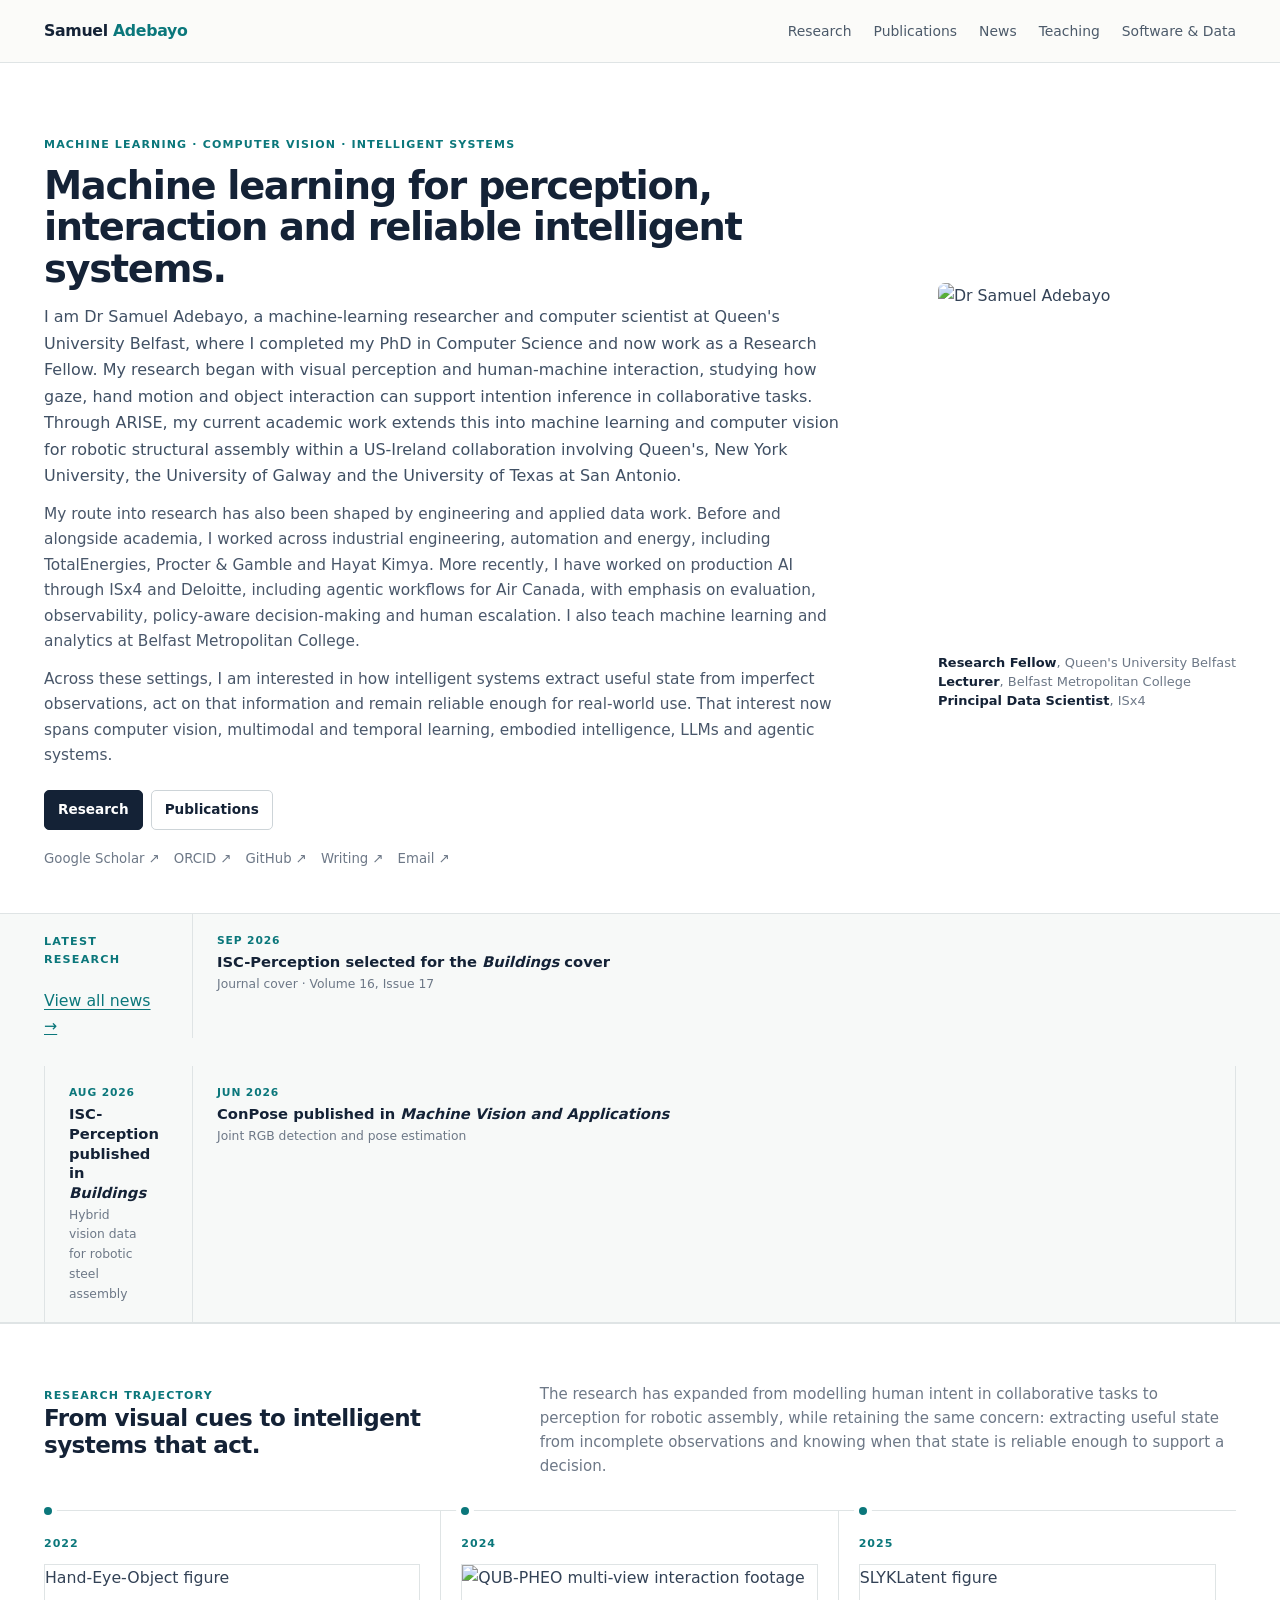
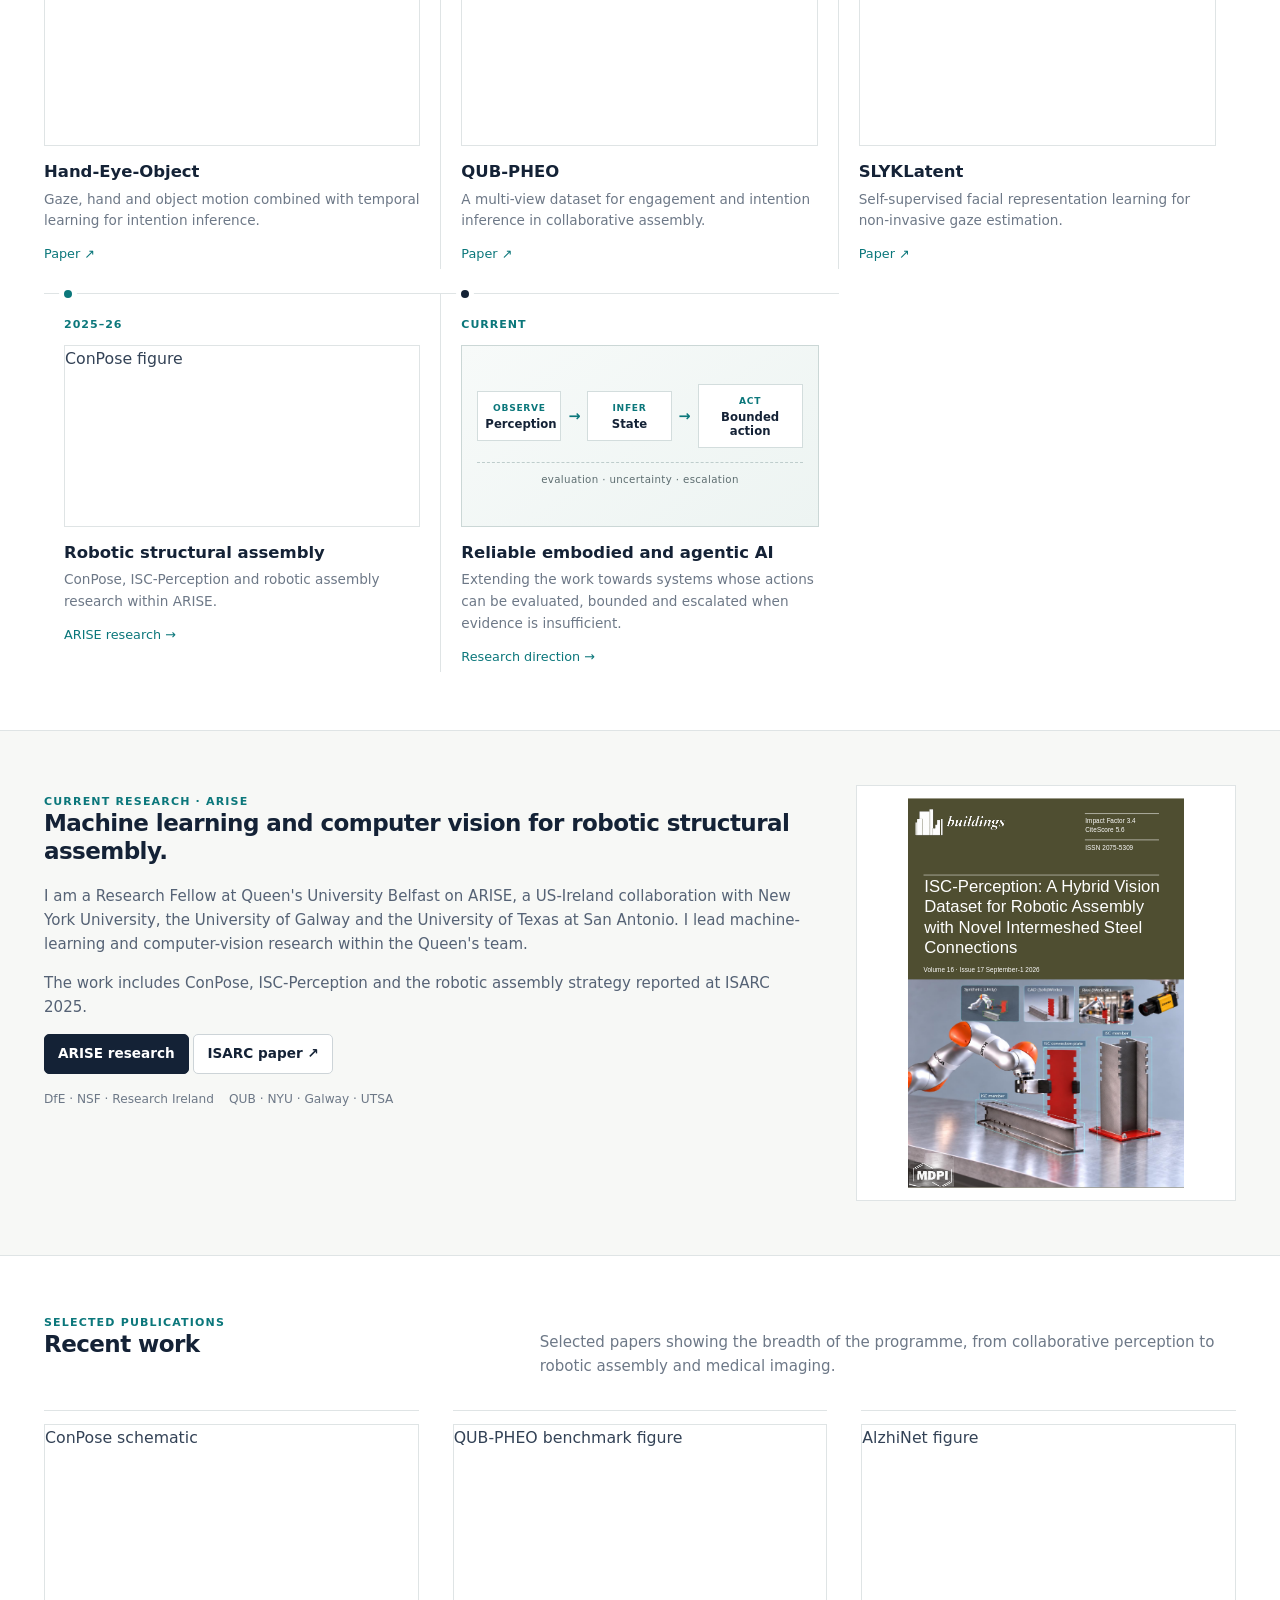
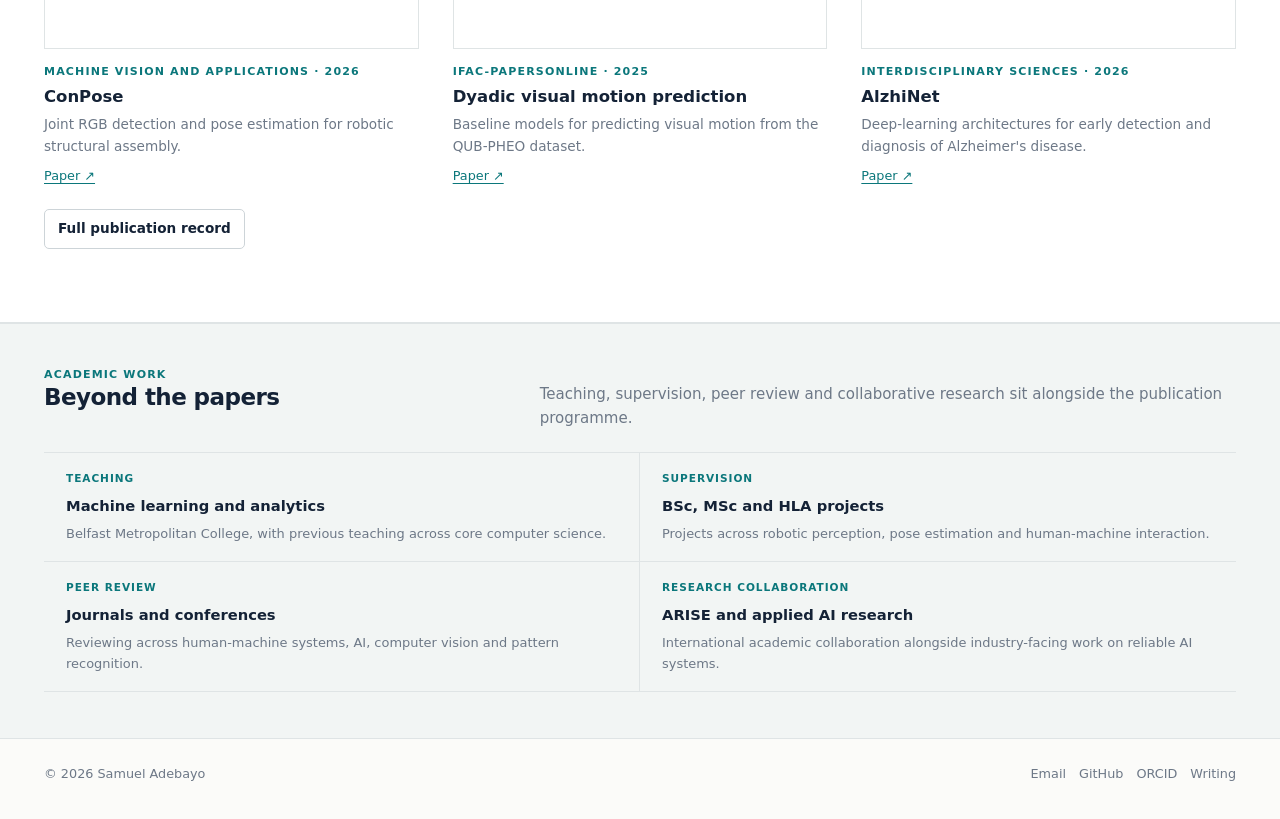
==== commit 7d971a05: "Redesign latest research strip" ====
--- a/index.html
+++ b/index.html
@@ -19,7 +19,7 @@
 <main>
 <section class="hero"><div class="container hero-grid"><div><p class="eyebrow">Machine learning · computer vision · intelligent systems</p><h1>Machine learning for perception, interaction and reliable intelligent systems.</h1><div class="hero-bio"><p>I am Dr Samuel Adebayo, a machine-learning researcher and computer scientist at Queen's University Belfast, where I completed my PhD in Computer Science and now work as a Research Fellow. My research began with visual perception and human-machine interaction, studying how gaze, hand motion and object interaction can support intention inference in collaborative tasks. Through ARISE, my current academic work extends this into machine learning and computer vision for robotic structural assembly within a US-Ireland collaboration involving Queen's, New York University, the University of Galway and the University of Texas at San Antonio.</p><p>My route into research has also been shaped by engineering and applied data work. Before and alongside academia, I worked across industrial engineering, automation and energy, including TotalEnergies, Procter &amp; Gamble and Hayat Kimya. More recently, I have worked on production AI through ISx4 and Deloitte, including agentic workflows for Air Canada, with emphasis on evaluation, observability, policy-aware decision-making and human escalation. I also teach machine learning and analytics at Belfast Metropolitan College.</p><p>Across these settings, I am interested in how intelligent systems extract useful state from imperfect observations, act on that information and remain reliable enough for real-world use. That interest now spans computer vision, multimodal and temporal learning, embodied intelligence, LLMs and agentic systems.</p></div><div class="hero-actions"><a class="button primary" href="research.html">Research</a><a class="button" href="publications.html">Publications</a></div><div class="social-row"><a href="https://scholar.google.com/citations?user=spfLwBEAAAAJ&hl=en">Google Scholar ↗</a><a href="https://orcid.org/0000-0002-8592-1196">ORCID ↗</a><a href="https://github.com/exponentialR">GitHub ↗</a><a href="https://samueladebayo.com/">Writing ↗</a><a href="mailto:samueladebayo@ieee.org">Email ↗</a></div></div><div class="profile-card"><img class="headshot" src="https://avatars.githubusercontent.com/u/73752977?v=4" alt="Dr Samuel Adebayo" /><p class="role-note"><strong>Research Fellow</strong>, Queen's University Belfast<br><strong>Lecturer</strong>, Belfast Metropolitan College<br><strong>Principal Data Scientist</strong>, ISx4</p></div></div></section>
 
-<section class="latest"><div class="container"><div class="latest-label">Latest</div><div class="latest-grid"><a class="latest-item" href="news.html"><span>Sep 2026</span><strong>ISC-Perception selected for the <em>Buildings</em> cover</strong><small>Volume 16 · Issue 17</small></a><a class="latest-item" href="https://doi.org/10.3390/buildings16173407"><span>Aug 2026</span><strong>ISC-Perception published in <em>Buildings</em></strong><small>Hybrid vision data for robotic steel assembly</small></a><a class="latest-item" href="https://doi.org/10.1007/s00138-026-01863-4"><span>Jun 2026</span><strong>ConPose published in <em>Machine Vision and Applications</em></strong><small>Joint RGB detection and pose estimation</small></a></div></div></section>
+<section class="latest"><div class="container latest-editorial"><div class="latest-intro"><div class="latest-label">Latest research</div><a class="latest-all" href="news.html">View all news →</a></div><a class="latest-item latest-featured" href="news.html"><span>Sep 2026</span><strong>ISC-Perception selected for the <em>Buildings</em> cover</strong><small>Journal cover · Volume 16, Issue 17</small></a><a class="latest-item" href="https://doi.org/10.3390/buildings16173407"><span>Aug 2026</span><strong>ISC-Perception published in <em>Buildings</em></strong><small>Hybrid vision data for robotic steel assembly</small></a><a class="latest-item" href="https://doi.org/10.1007/s00138-026-01863-4"><span>Jun 2026</span><strong>ConPose published in <em>Machine Vision and Applications</em></strong><small>Joint RGB detection and pose estimation</small></a></div></section>
 
 <section class="section white"><div class="container"><div class="section-heading"><div><div class="section-kicker">Research trajectory</div><h2>From visual cues to intelligent systems that act.</h2></div><p>The research has expanded from modelling human intent in collaborative tasks to perception for robotic assembly, while retaining the same concern: extracting useful state from incomplete observations and knowing when that state is reliable enough to support a decision.</p></div>
 <div class="trajectory">
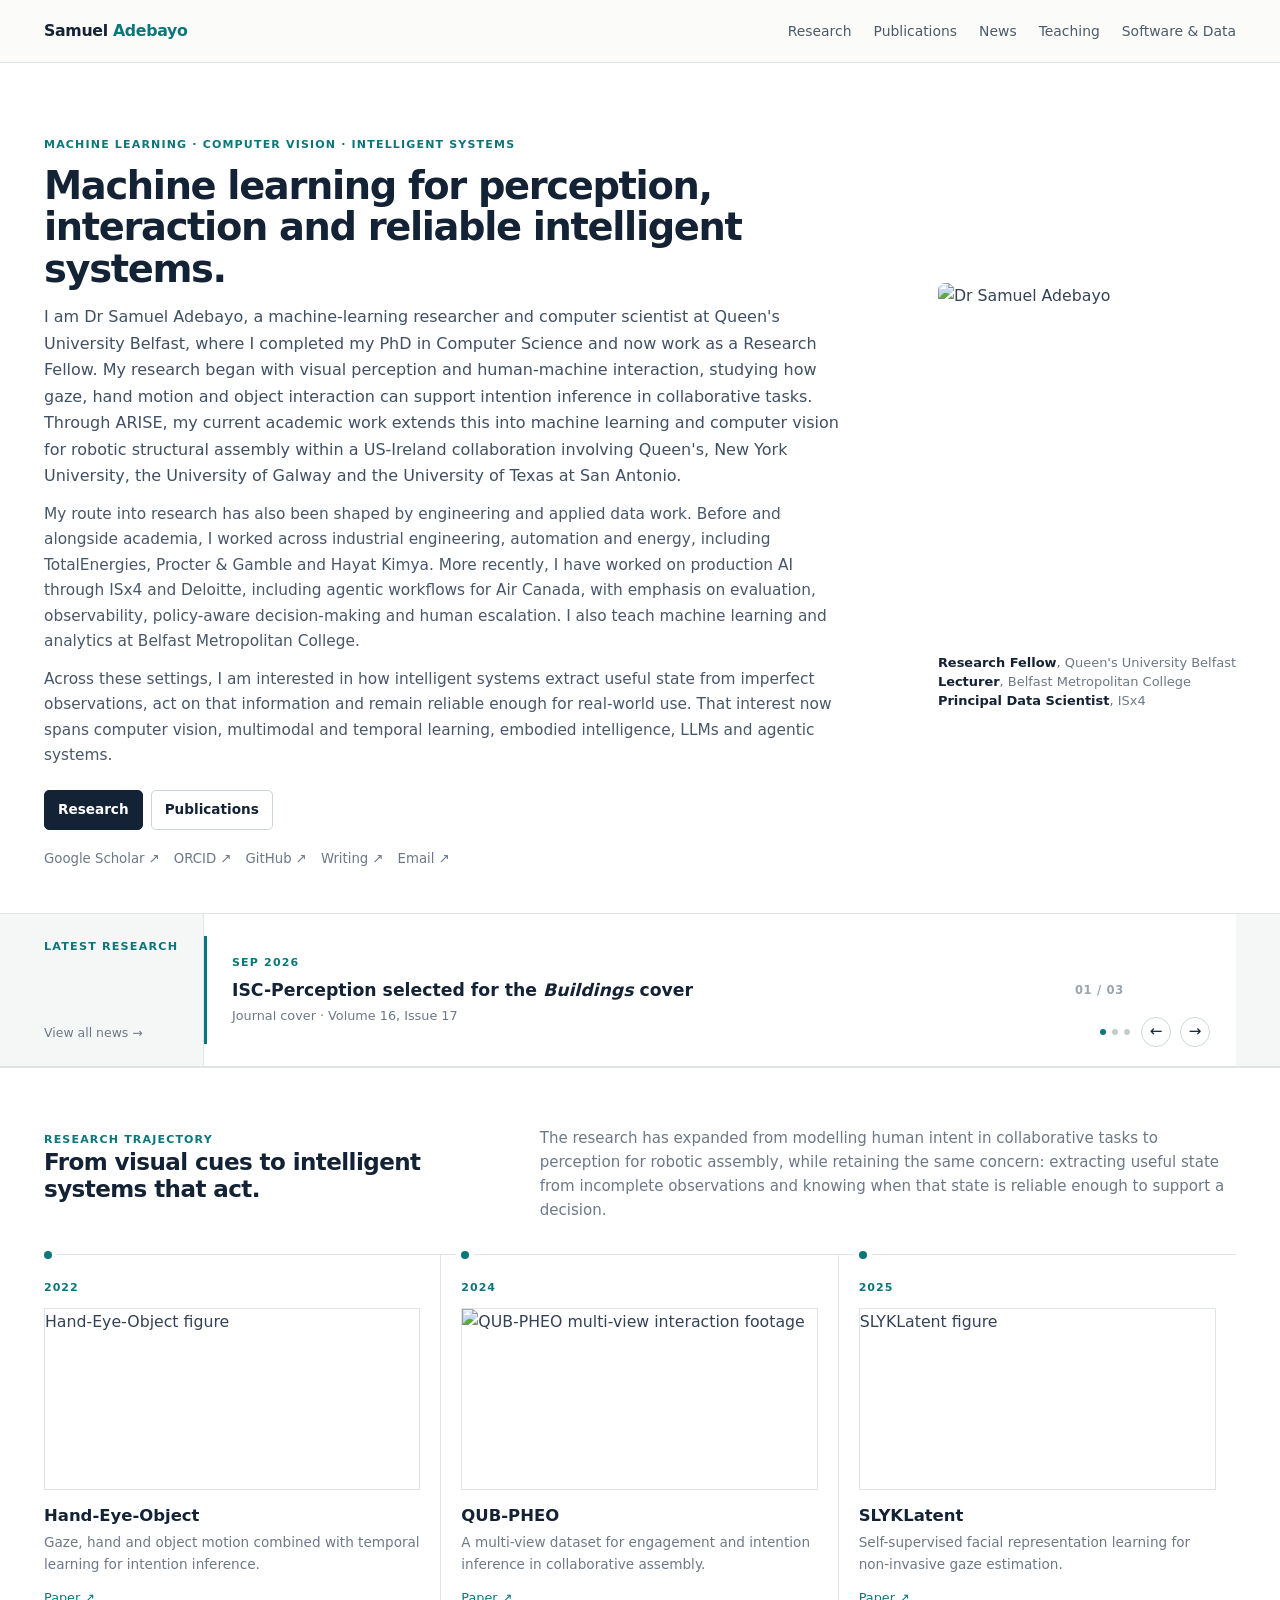
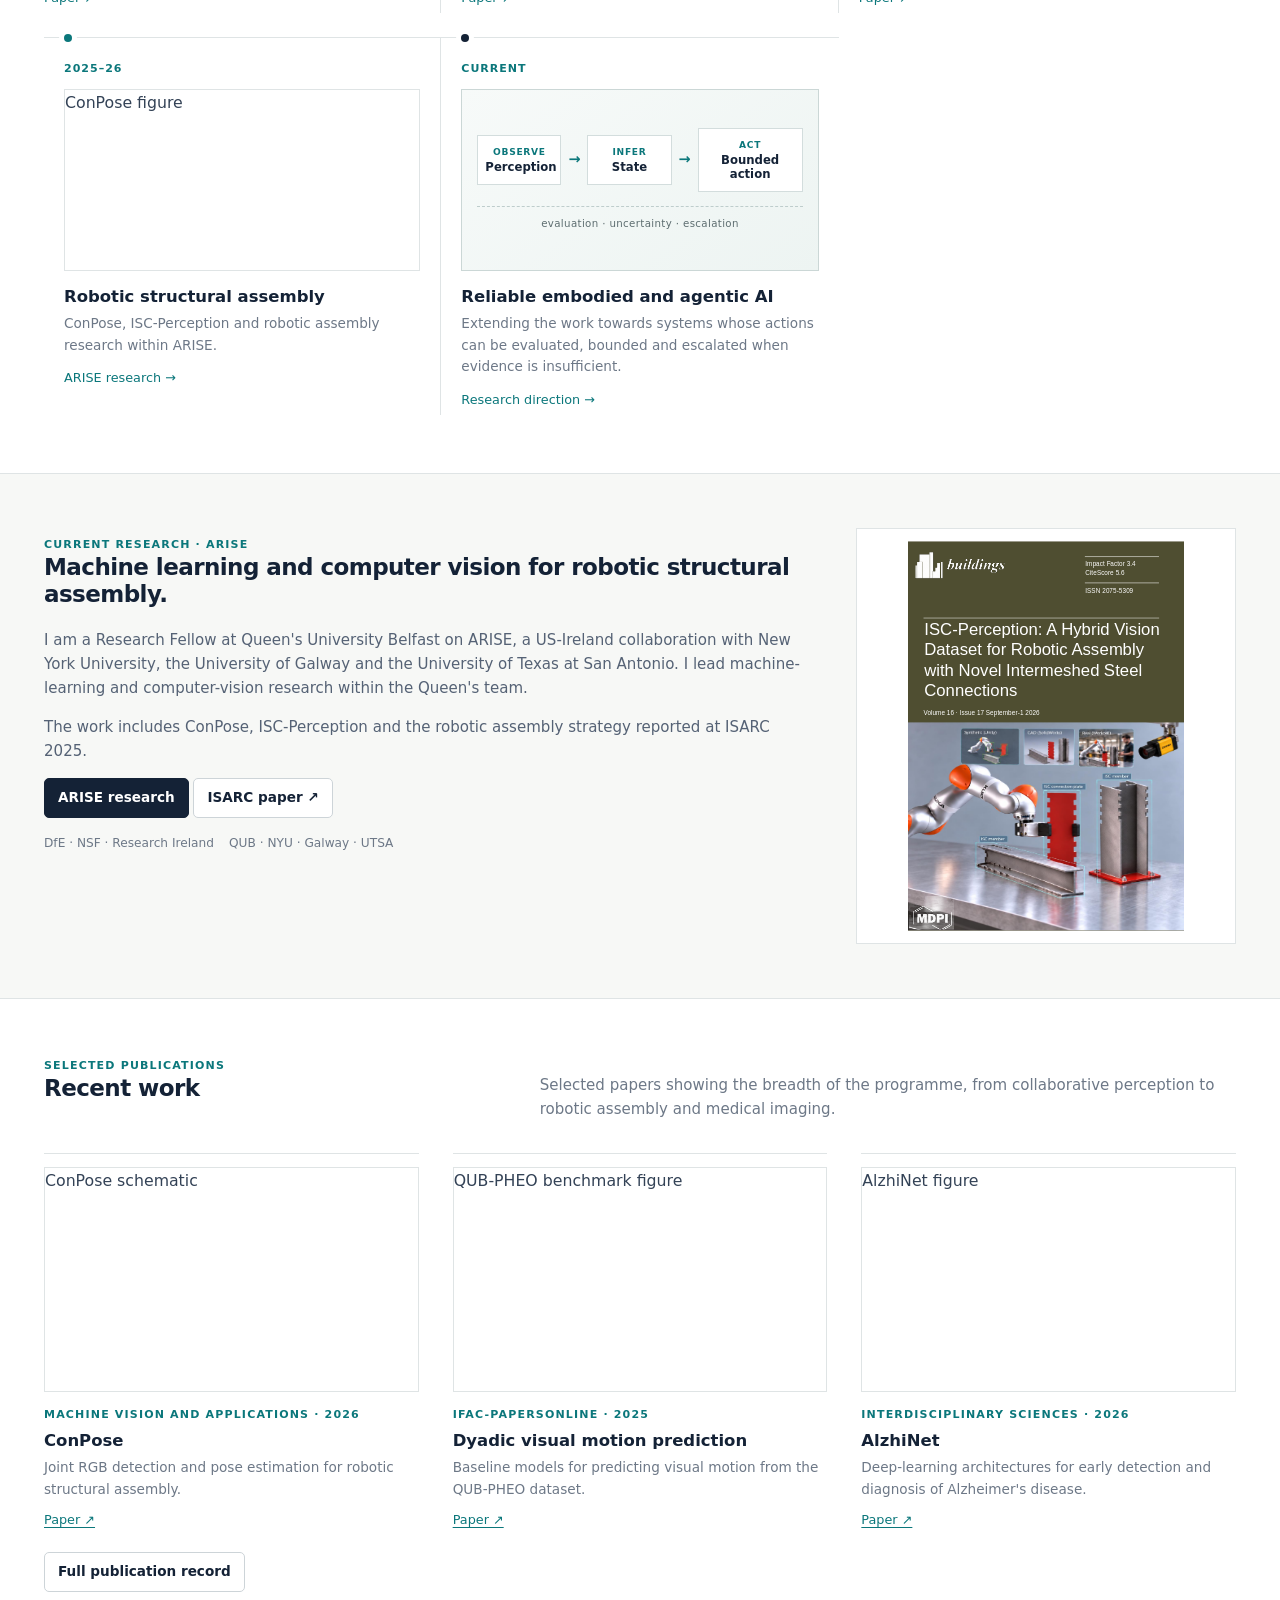
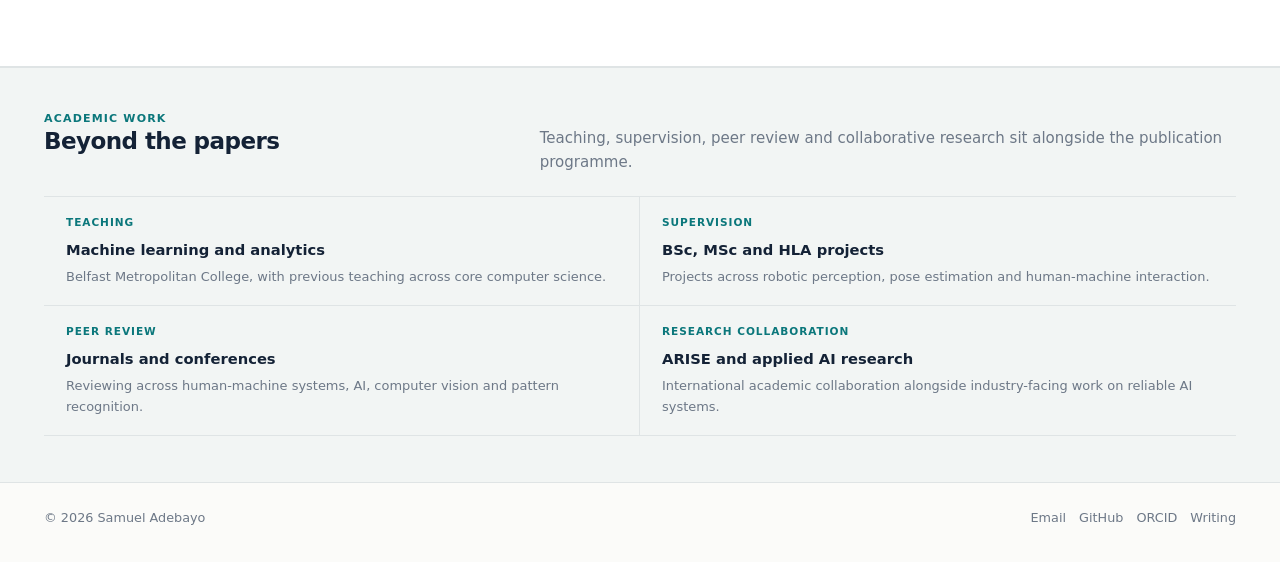
==== commit 6183303b: "Turn latest research into rotating spotlight" ====
--- a/index.html
+++ b/index.html
@@ -19,7 +19,7 @@
 <main>
 <section class="hero"><div class="container hero-grid"><div><p class="eyebrow">Machine learning · computer vision · intelligent systems</p><h1>Machine learning for perception, interaction and reliable intelligent systems.</h1><div class="hero-bio"><p>I am Dr Samuel Adebayo, a machine-learning researcher and computer scientist at Queen's University Belfast, where I completed my PhD in Computer Science and now work as a Research Fellow. My research began with visual perception and human-machine interaction, studying how gaze, hand motion and object interaction can support intention inference in collaborative tasks. Through ARISE, my current academic work extends this into machine learning and computer vision for robotic structural assembly within a US-Ireland collaboration involving Queen's, New York University, the University of Galway and the University of Texas at San Antonio.</p><p>My route into research has also been shaped by engineering and applied data work. Before and alongside academia, I worked across industrial engineering, automation and energy, including TotalEnergies, Procter &amp; Gamble and Hayat Kimya. More recently, I have worked on production AI through ISx4 and Deloitte, including agentic workflows for Air Canada, with emphasis on evaluation, observability, policy-aware decision-making and human escalation. I also teach machine learning and analytics at Belfast Metropolitan College.</p><p>Across these settings, I am interested in how intelligent systems extract useful state from imperfect observations, act on that information and remain reliable enough for real-world use. That interest now spans computer vision, multimodal and temporal learning, embodied intelligence, LLMs and agentic systems.</p></div><div class="hero-actions"><a class="button primary" href="research.html">Research</a><a class="button" href="publications.html">Publications</a></div><div class="social-row"><a href="https://scholar.google.com/citations?user=spfLwBEAAAAJ&hl=en">Google Scholar ↗</a><a href="https://orcid.org/0000-0002-8592-1196">ORCID ↗</a><a href="https://github.com/exponentialR">GitHub ↗</a><a href="https://samueladebayo.com/">Writing ↗</a><a href="mailto:samueladebayo@ieee.org">Email ↗</a></div></div><div class="profile-card"><img class="headshot" src="https://avatars.githubusercontent.com/u/73752977?v=4" alt="Dr Samuel Adebayo" /><p class="role-note"><strong>Research Fellow</strong>, Queen's University Belfast<br><strong>Lecturer</strong>, Belfast Metropolitan College<br><strong>Principal Data Scientist</strong>, ISx4</p></div></div></section>
 
-<section class="latest"><div class="container latest-editorial"><div class="latest-intro"><div class="latest-label">Latest research</div><a class="latest-all" href="news.html">View all news →</a></div><a class="latest-item latest-featured" href="news.html"><span>Sep 2026</span><strong>ISC-Perception selected for the <em>Buildings</em> cover</strong><small>Journal cover · Volume 16, Issue 17</small></a><a class="latest-item" href="https://doi.org/10.3390/buildings16173407"><span>Aug 2026</span><strong>ISC-Perception published in <em>Buildings</em></strong><small>Hybrid vision data for robotic steel assembly</small></a><a class="latest-item" href="https://doi.org/10.1007/s00138-026-01863-4"><span>Jun 2026</span><strong>ConPose published in <em>Machine Vision and Applications</em></strong><small>Joint RGB detection and pose estimation</small></a></div></section>
+<section class="latest" aria-label="Latest research updates"><div class="container latest-spotlight"><div class="latest-intro"><div class="latest-label">Latest research</div><a class="latest-all" href="news.html">View all news →</a></div><div class="spotlight-carousel" data-spotlight aria-roledescription="carousel" aria-label="Research updates"><div class="spotlight-track"><a class="spotlight-slide is-active" data-spotlight-slide href="news.html" aria-hidden="false"><div><span class="news-date">Sep 2026</span><strong>ISC-Perception selected for the <em>Buildings</em> cover</strong><small>Journal cover · Volume 16, Issue 17</small></div><span class="spotlight-index">01 / 03</span></a><a class="spotlight-slide" data-spotlight-slide href="https://doi.org/10.3390/buildings16173407" aria-hidden="true" tabindex="-1"><div><span class="news-date">Aug 2026</span><strong>ISC-Perception published in <em>Buildings</em></strong><small>Hybrid vision data for robotic steel assembly</small></div><span class="spotlight-index">02 / 03</span></a><a class="spotlight-slide" data-spotlight-slide href="https://doi.org/10.1007/s00138-026-01863-4" aria-hidden="true" tabindex="-1"><div><span class="news-date">Jun 2026</span><strong>ConPose published in <em>Machine Vision and Applications</em></strong><small>Joint RGB detection and pose estimation</small></div><span class="spotlight-index">03 / 03</span></a></div><div class="spotlight-controls" aria-label="Research update controls"><div class="spotlight-dots"><button class="spotlight-dot is-active" data-spotlight-dot type="button" aria-label="Show update 1" aria-current="true"></button><button class="spotlight-dot" data-spotlight-dot type="button" aria-label="Show update 2" aria-current="false"></button><button class="spotlight-dot" data-spotlight-dot type="button" aria-label="Show update 3" aria-current="false"></button></div><button class="spotlight-button" data-spotlight-prev type="button" aria-label="Previous update">←</button><button class="spotlight-button" data-spotlight-next type="button" aria-label="Next update">→</button></div></div></div></section>
 
 <section class="section white"><div class="container"><div class="section-heading"><div><div class="section-kicker">Research trajectory</div><h2>From visual cues to intelligent systems that act.</h2></div><p>The research has expanded from modelling human intent in collaborative tasks to perception for robotic assembly, while retaining the same concern: extracting useful state from incomplete observations and knowing when that state is reliable enough to support a decision.</p></div>
 <div class="trajectory">
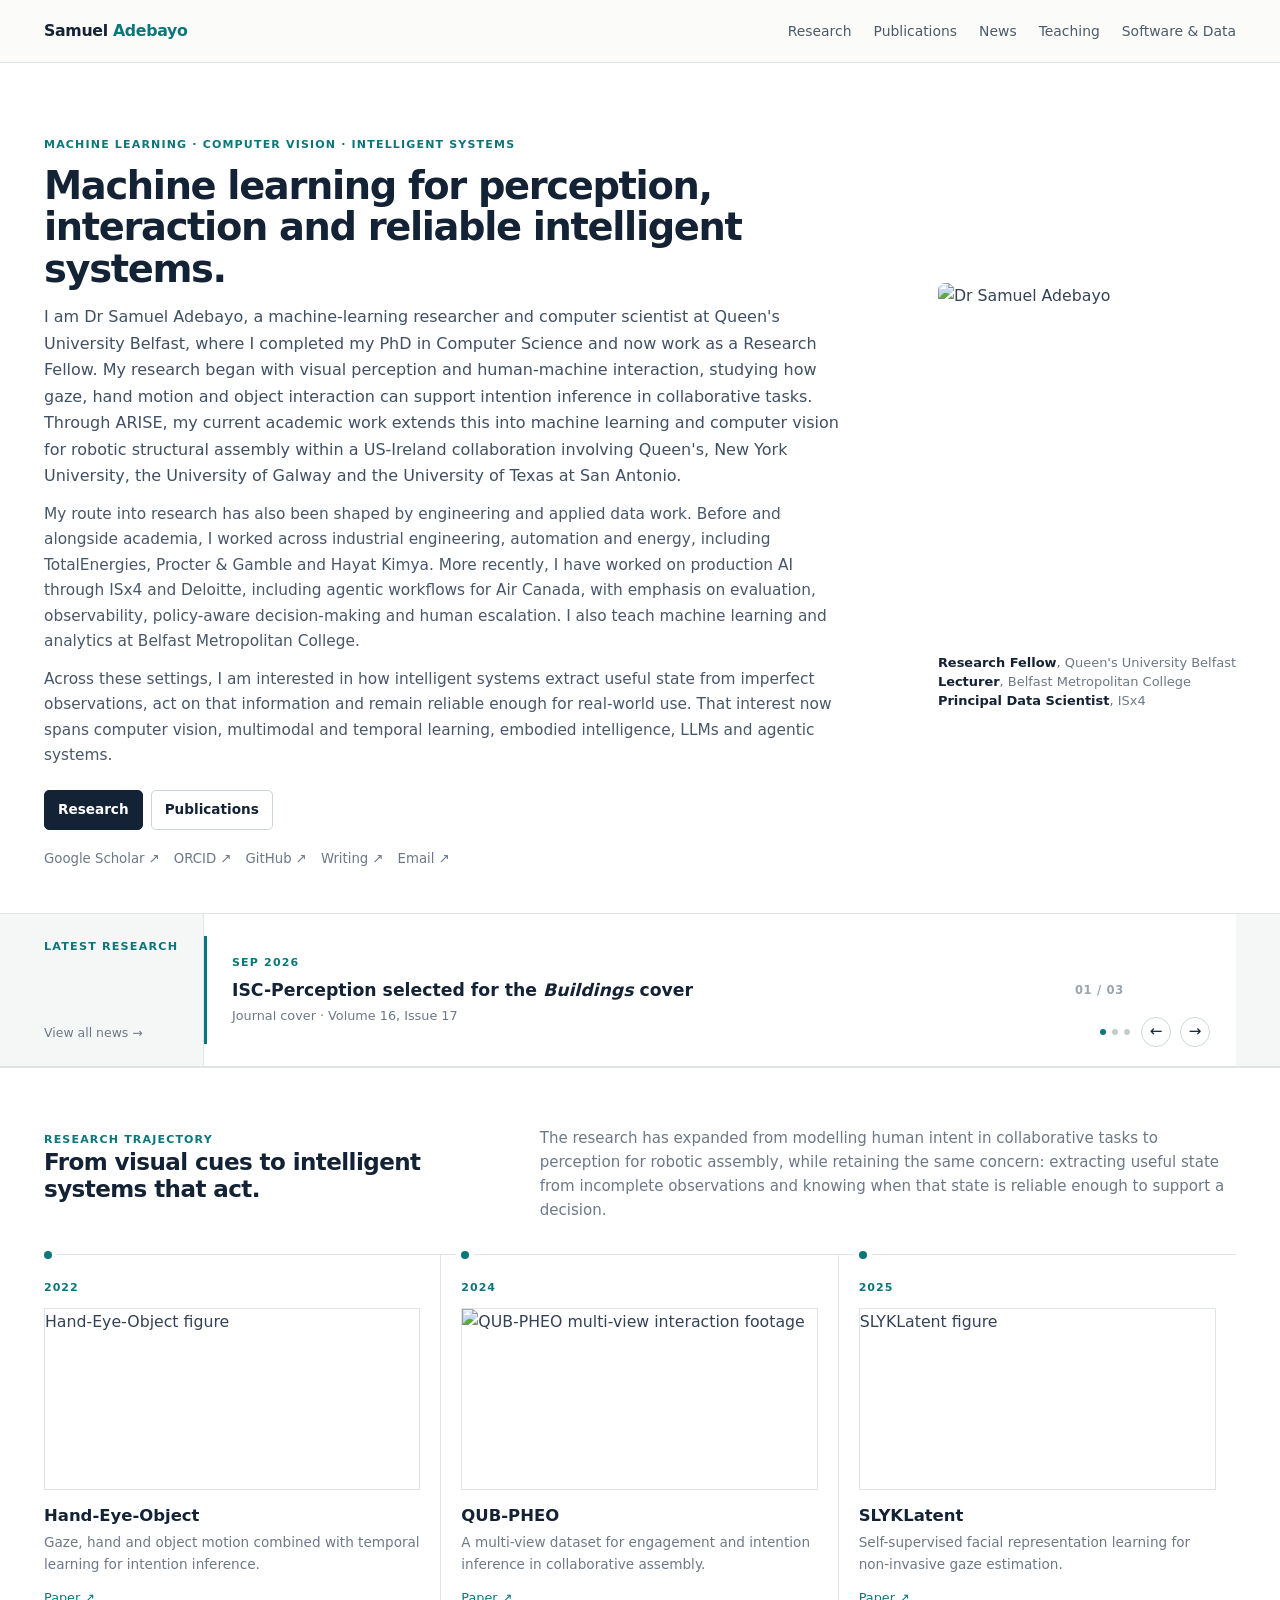
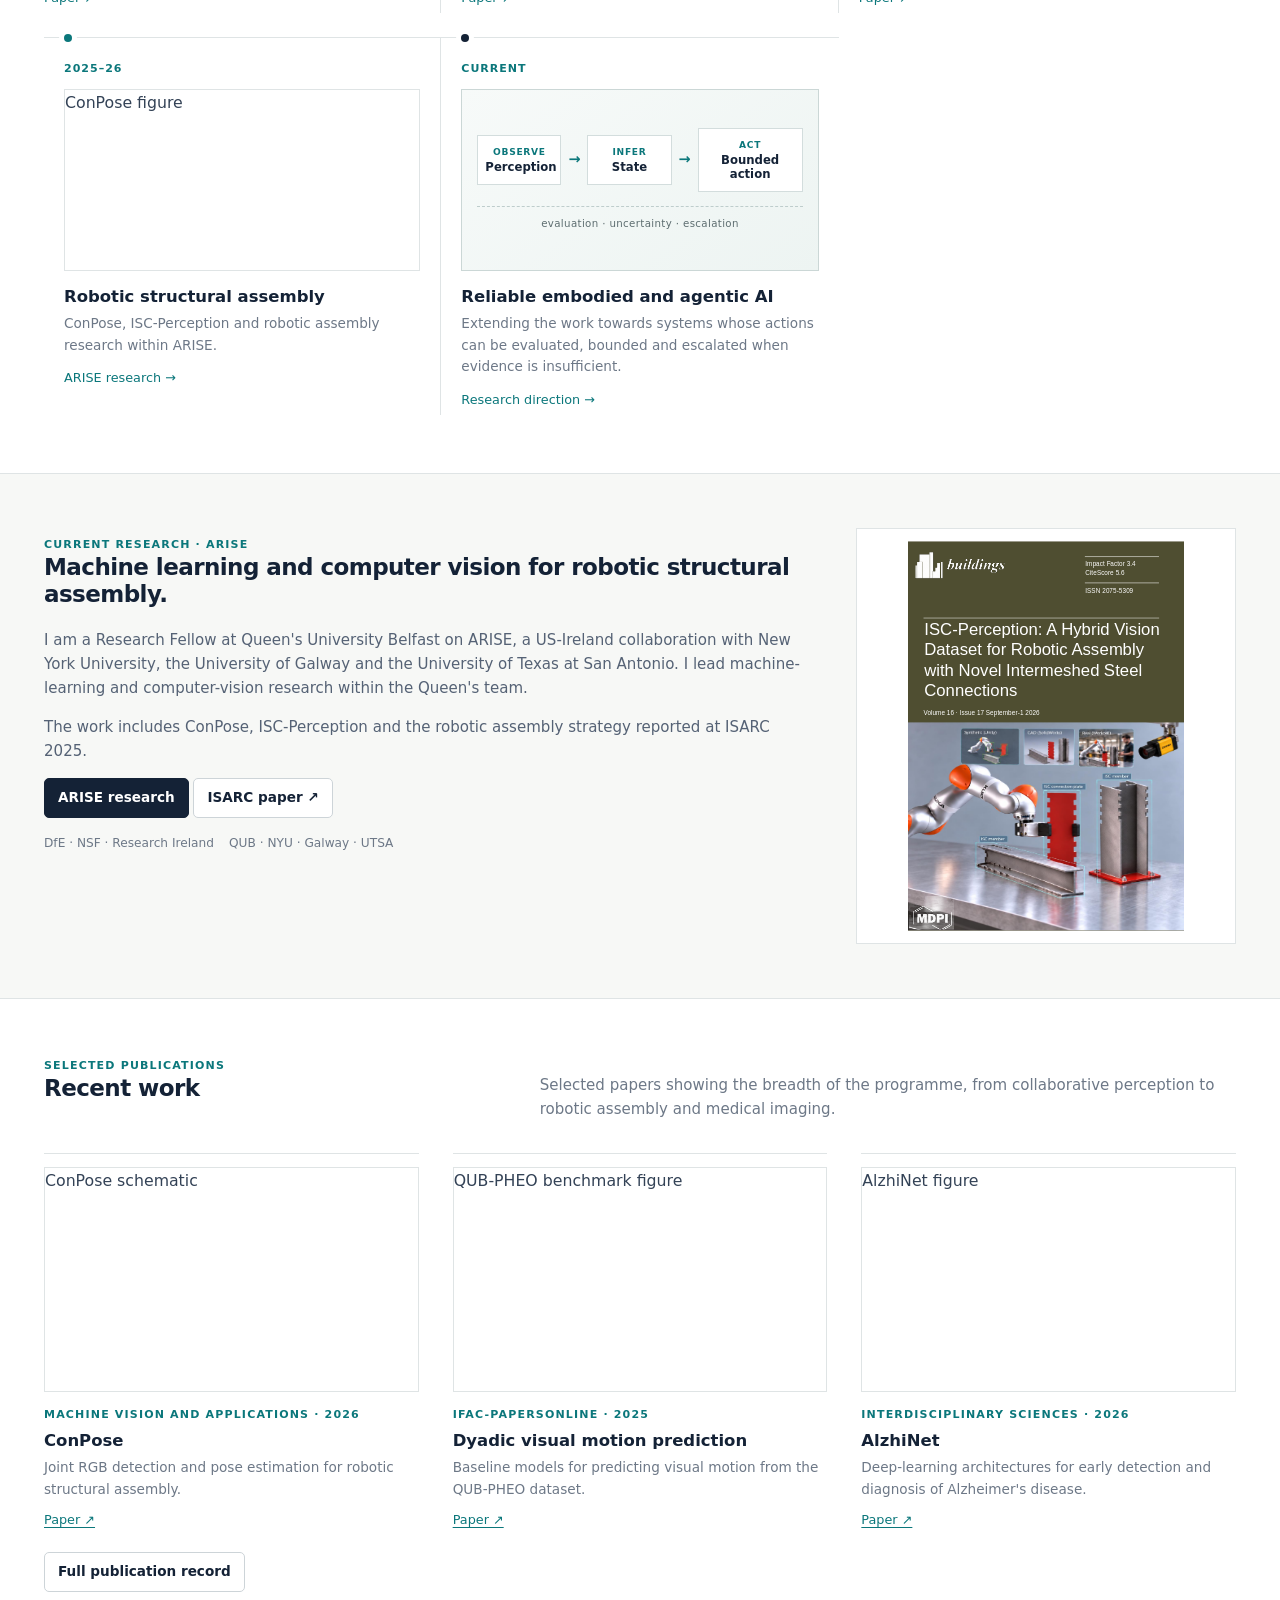
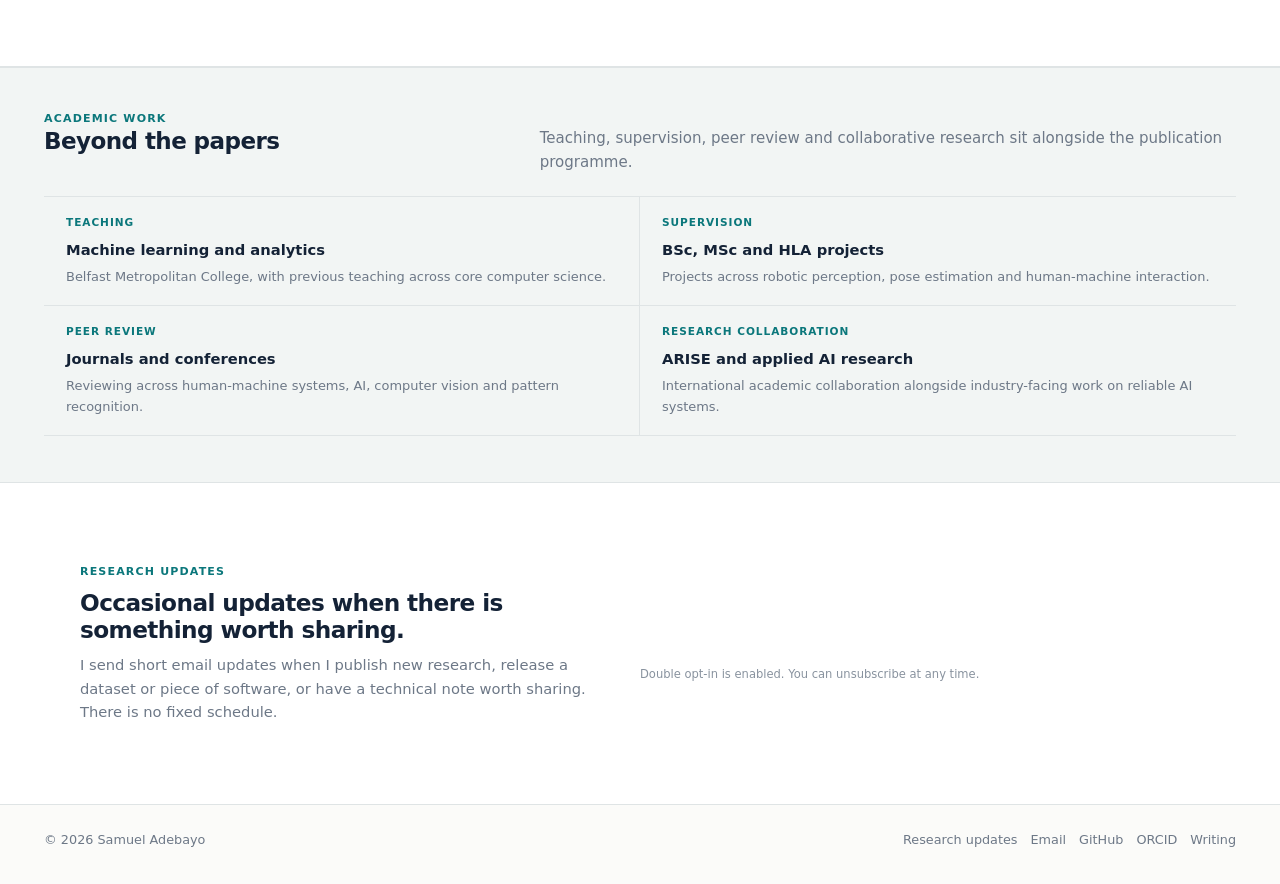
==== commit afe188a4: "Add Beehiiv research updates signup" ====
--- a/index.html
+++ b/index.html
@@ -39,7 +39,9 @@
 </div><p class="section-action"><a class="button" href="publications.html">Full publication record</a></p></div></section>
 
 <section class="section academic-footprint"><div class="container"><div class="section-heading"><div><div class="section-kicker">Academic work</div><h2>Beyond the papers</h2></div><p>Teaching, supervision, peer review and collaborative research sit alongside the publication programme.</p></div><div class="footprint-grid"><a href="teaching.html"><span>Teaching</span><strong>Machine learning and analytics</strong><p>Belfast Metropolitan College, with previous teaching across core computer science.</p></a><a href="teaching.html"><span>Supervision</span><strong>BSc, MSc and HLA projects</strong><p>Projects across robotic perception, pose estimation and human-machine interaction.</p></a><div><span>Peer review</span><strong>Journals and conferences</strong><p>Reviewing across human-machine systems, AI, computer vision and pattern recognition.</p></div><div><span>Research collaboration</span><strong>ARISE and applied AI research</strong><p>International academic collaboration alongside industry-facing work on reliable AI systems.</p></div></div></div></section>
+
+<section class="newsletter-section" id="research-updates"><div class="container"><div class="newsletter-panel"><div class="newsletter-copy"><div class="section-kicker">Research updates</div><h2>Occasional updates when there is something worth sharing.</h2><p>I send short email updates when I publish new research, release a dataset or piece of software, or have a technical note worth sharing. There is no fixed schedule.</p></div><div><div class="newsletter-form"><script async src="https://subscribe-forms.beehiiv.com/v3/loader.js" data-beehiiv-form="150eba12-66e8-4e0a-9c39-d4f7b43f9f45"></script></div><div class="newsletter-note">Double opt-in is enabled. You can unsubscribe at any time.</div></div></div></div></section>
 </main>
-<footer class="site-footer"><div class="container footer-row"><span>© 2026 Samuel Adebayo</span><div class="footer-links"><a href="mailto:samueladebayo@ieee.org">Email</a><a href="https://github.com/exponentialR">GitHub</a><a href="https://orcid.org/0000-0002-8592-1196">ORCID</a><a href="https://samueladebayo.com/">Writing</a></div></div></footer>
+<footer class="site-footer"><div class="container footer-row"><span>© 2026 Samuel Adebayo</span><div class="footer-links"><a href="#research-updates">Research updates</a><a href="mailto:samueladebayo@ieee.org">Email</a><a href="https://github.com/exponentialR">GitHub</a><a href="https://orcid.org/0000-0002-8592-1196">ORCID</a><a href="https://samueladebayo.com/">Writing</a></div></div></footer>
 </body>
 </html>
